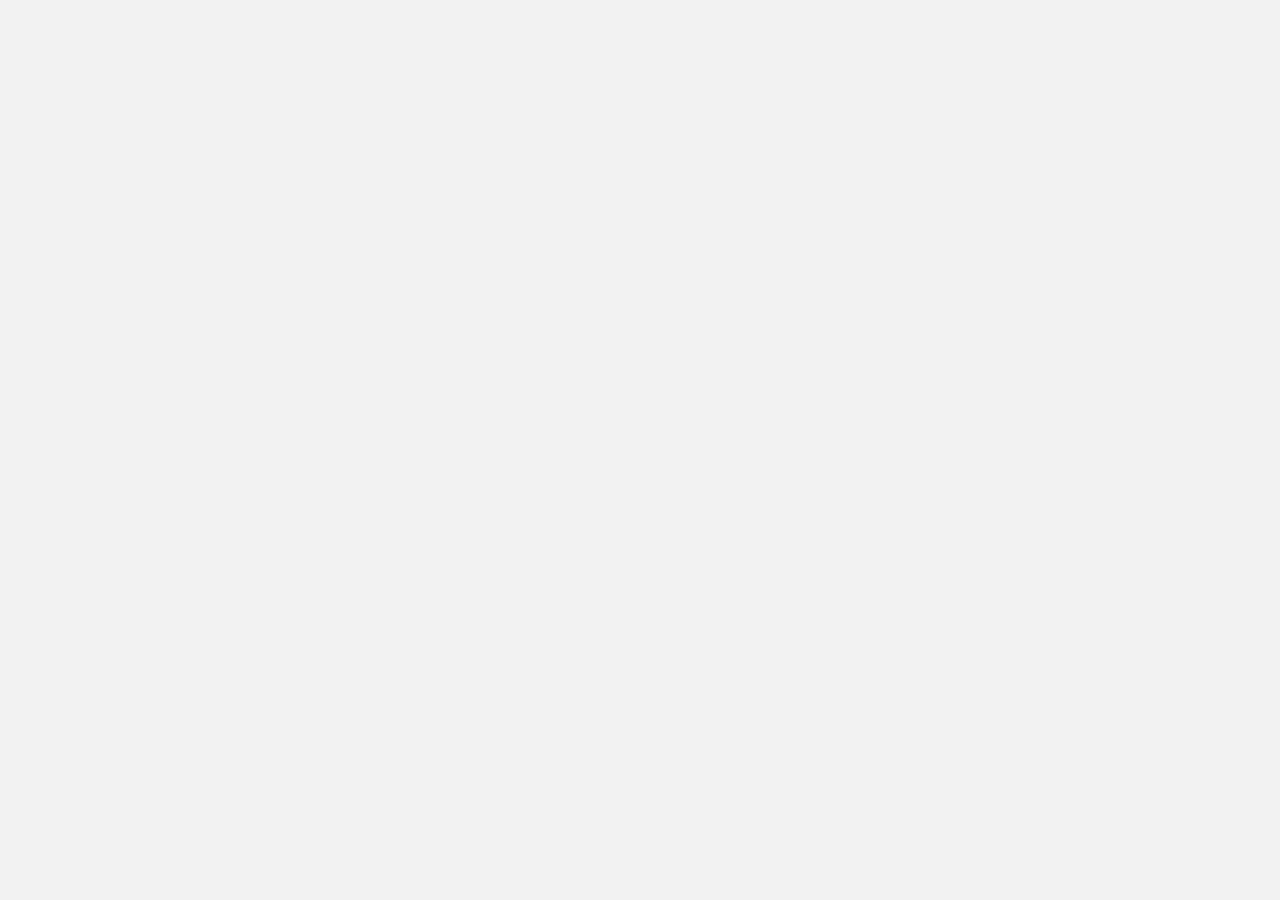
==== index.html @ 76f6dc4c "Creation du branch et files about" ====
<!DOCTYPE html>
<html lang="en">

<head>
    <meta charset="UTF-8">
    <meta name="viewport" content="width=device-width, initial-scale=1.0">
    <title>MQELA FOOD</title>
    <link rel="icon" href="images/logo-head.png" >
    <!-- bootstrap css link -->
    <link href="https://cdn.jsdelivr.net/npm/bootstrap@5.3.3/dist/css/bootstrap.min.css" rel="stylesheet"
        integrity="sha384-QWTKZyjpPEjISv5WaRU9OFeRpok6YctnYmDr5pNlyT2bRjXh0JMhjY6hW+ALEwIH" crossorigin="anonymous">
    <!-- Font awesome -->
    <link rel="stylesheet" href="https://cdnjs.cloudflare.com/ajax/libs/font-awesome/6.5.1/css/all.min.css"
        integrity="sha512-DTOQO9RWCH3ppGqcWaEA1BIZOC6xxalwEsw9c2QQeAIftl+Vegovlnee1c9QX4TctnWMn13TZye+giMm8e2LwA=="
        crossorigin="anonymous" referrerpolicy="no-referrer" />
    <!-- Css link -->
    <link rel="stylesheet" href="style.css">

</head>

<body>
    <!-- JavaScript Link -->
    <script src="script.js"></script>
    <!-- JavaScript Link -->

    <!-- bootstrap js link -->
    <script src="https://cdn.jsdelivr.net/npm/bootstrap@5.3.3/dist/js/bootstrap.bundle.min.js"
        integrity="sha384-YvpcrYf0tY3lHB60NNkmXc5s9fDVZLESaAA55NDzOxhy9GkcIdslK1eN7N6jIeHz"
        crossorigin="anonymous"></script>
    <!-- bootstrap js link -->
</body>

</html>
---- style.css ----
*{
    padding: 0;
    margin: 0;
    box-sizing: border-box;
}
body{
    background-color: #F2F2F2;
}
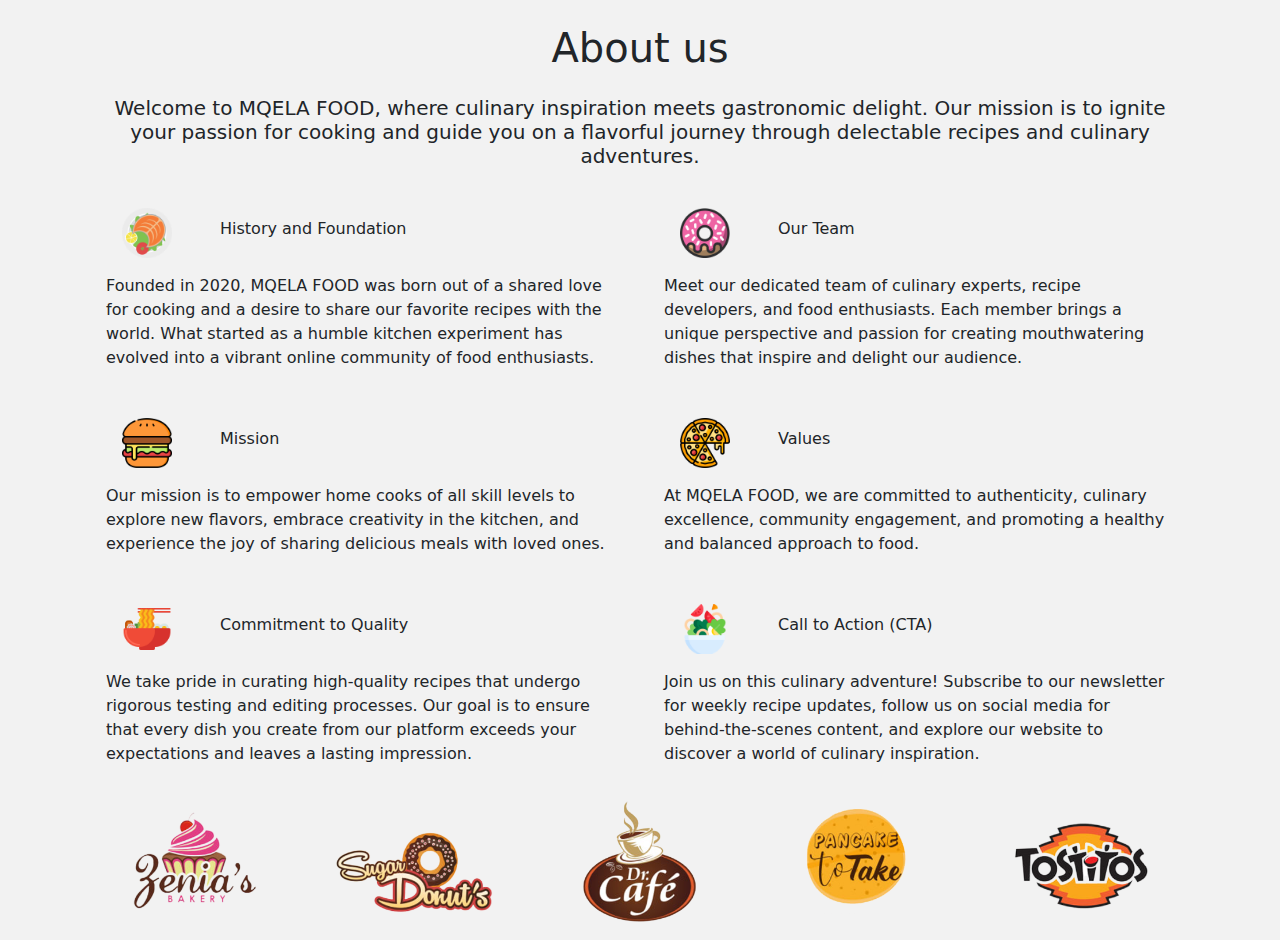
==== commit 1afe7bc7: "Ajout de la partie About en HTML et Bootstrap" ====
--- a/index.html
+++ b/index.html
@@ -19,6 +19,79 @@
 </head>
 
 <body>
+  <section class="about container">
+    <div class="title text-center m-3">
+        <h1 class="m-4">About us</h1>
+        <h5>Welcome to MQELA FOOD, where culinary inspiration meets gastronomic delight. Our mission is to ignite your passion for cooking and guide you on a flavorful journey through delectable recipes and culinary adventures.</h5>
+    </div>
+    <div class="allcaract d-flex flex-row gy-5 gx-5">
+        <div class="col d-flex flex-column gy-5 gx-5">
+          <div class="row-1">
+              <div class="head-about m-4">
+                <div class="d-flex flex-row align-items-center m-3">
+                  <img class="about-img me-5" src="images/images/about/1.png" alt="">
+                  <h6>History and Foundation</h6>
+                </div>
+                  <p>Founded in 2020, MQELA FOOD was born out of a shared love for cooking and a desire to share our favorite recipes with the world. What started as a humble kitchen experiment has evolved into a vibrant online community of food enthusiasts.</p>
+              </div>
+          </div>
+          <div class="row-2">
+            <div class="head-about m-4">
+              <div class="d-flex flex-row gy-5 gx-5 align-items-center m-3">
+                <img class="about-img me-5" src="images/images/about/3.png" alt="">
+                <h6>Mission</h6>
+              </div>
+              <p>Our mission is to empower home cooks of all skill levels to explore new flavors, embrace creativity in the kitchen, and experience the joy of sharing delicious meals with loved ones.</p>
+            </div>
+          </div>
+          <div class="row-3">
+            <div class="head-about m-4">
+              <div class="d-flex flex-row gy-5 gx-5 align-items-center m-3">
+                <img class="about-img me-5" src="images/images/about/5.png" alt="">
+                <h6>Commitment to Quality</h6>  
+              </div>  
+              <p>We take pride in curating high-quality recipes that undergo rigorous testing and editing processes. Our goal is to ensure that every dish you create from our platform exceeds your expectations and leaves a lasting impression.</p>          
+            </div>
+          </div>
+        </div>
+        <div class="col d-flex flex-column gy-5 gx-5">
+            <div class="row-1">
+              <div class="head-about m-4">
+                <div class="d-flex flex-row align-items-center m-3">
+                  <img class="about-img me-5" src="images/images/about/2.png" alt="">
+                  <h6>Our Team</h6>  
+                </div> 
+                <p>Meet our dedicated team of culinary experts, recipe developers, and food enthusiasts. Each member brings a unique perspective and passion for creating mouthwatering dishes that inspire and delight our audience.</p> 
+              </div>
+            </div>
+            <div class="row-2">
+              <div class="head-about m-4 ">
+                <div class="d-flex flex-row align-items-center m-3">
+                  <img class="about-img me-5" src="images/images/about/4.png" alt="">
+                  <h6>Values</h6>   
+                </div>
+                <p>At MQELA FOOD, we are committed to authenticity, culinary excellence, community engagement, and promoting a healthy and balanced approach to food.</p>
+              </div>
+            </div>
+            <div class="row-3">
+              <div class="head-about m-4">
+                <div class="d-flex flex-row align-items-center m-3">
+                  <img class="about-img me-5" src="images/images/about/6.png" alt="">
+                  <h6>Call to Action (CTA)</h6> 
+                </div>
+                <p>Join us on this culinary adventure! Subscribe to our newsletter for weekly recipe updates, follow us on social media for behind-the-scenes content, and explore our website to discover a world of culinary inspiration.</p>  
+              </div>
+            </div>
+        </div>
+    </div>
+    <div class="brands d-flex justify-content-around">
+      <img class="brands-img" src="images/images/brands/b1.png" alt="">
+      <img class="brands-img" src="images/images/brands/b2.png" alt="">
+      <img class="brands-img" src="images/images/brands/b3.png" alt="">
+      <img class="brands-img" src="images/images/brands/b4.png" alt="">
+      <img class="brands-img" src="images/images/brands/b5.png" alt="">
+    </div>
+  </section>
     <!-- JavaScript Link -->
     <script src="script.js"></script>
     <!-- JavaScript Link -->
--- a/style.css
+++ b/style.css
@@ -6,3 +6,11 @@
 body{
     background-color: #F2F2F2;
 }
+.about-img{
+    height: 50px;
+    width: auto;
+}
+.brands-img{
+    height: 150px;
+    width: auto;
+}
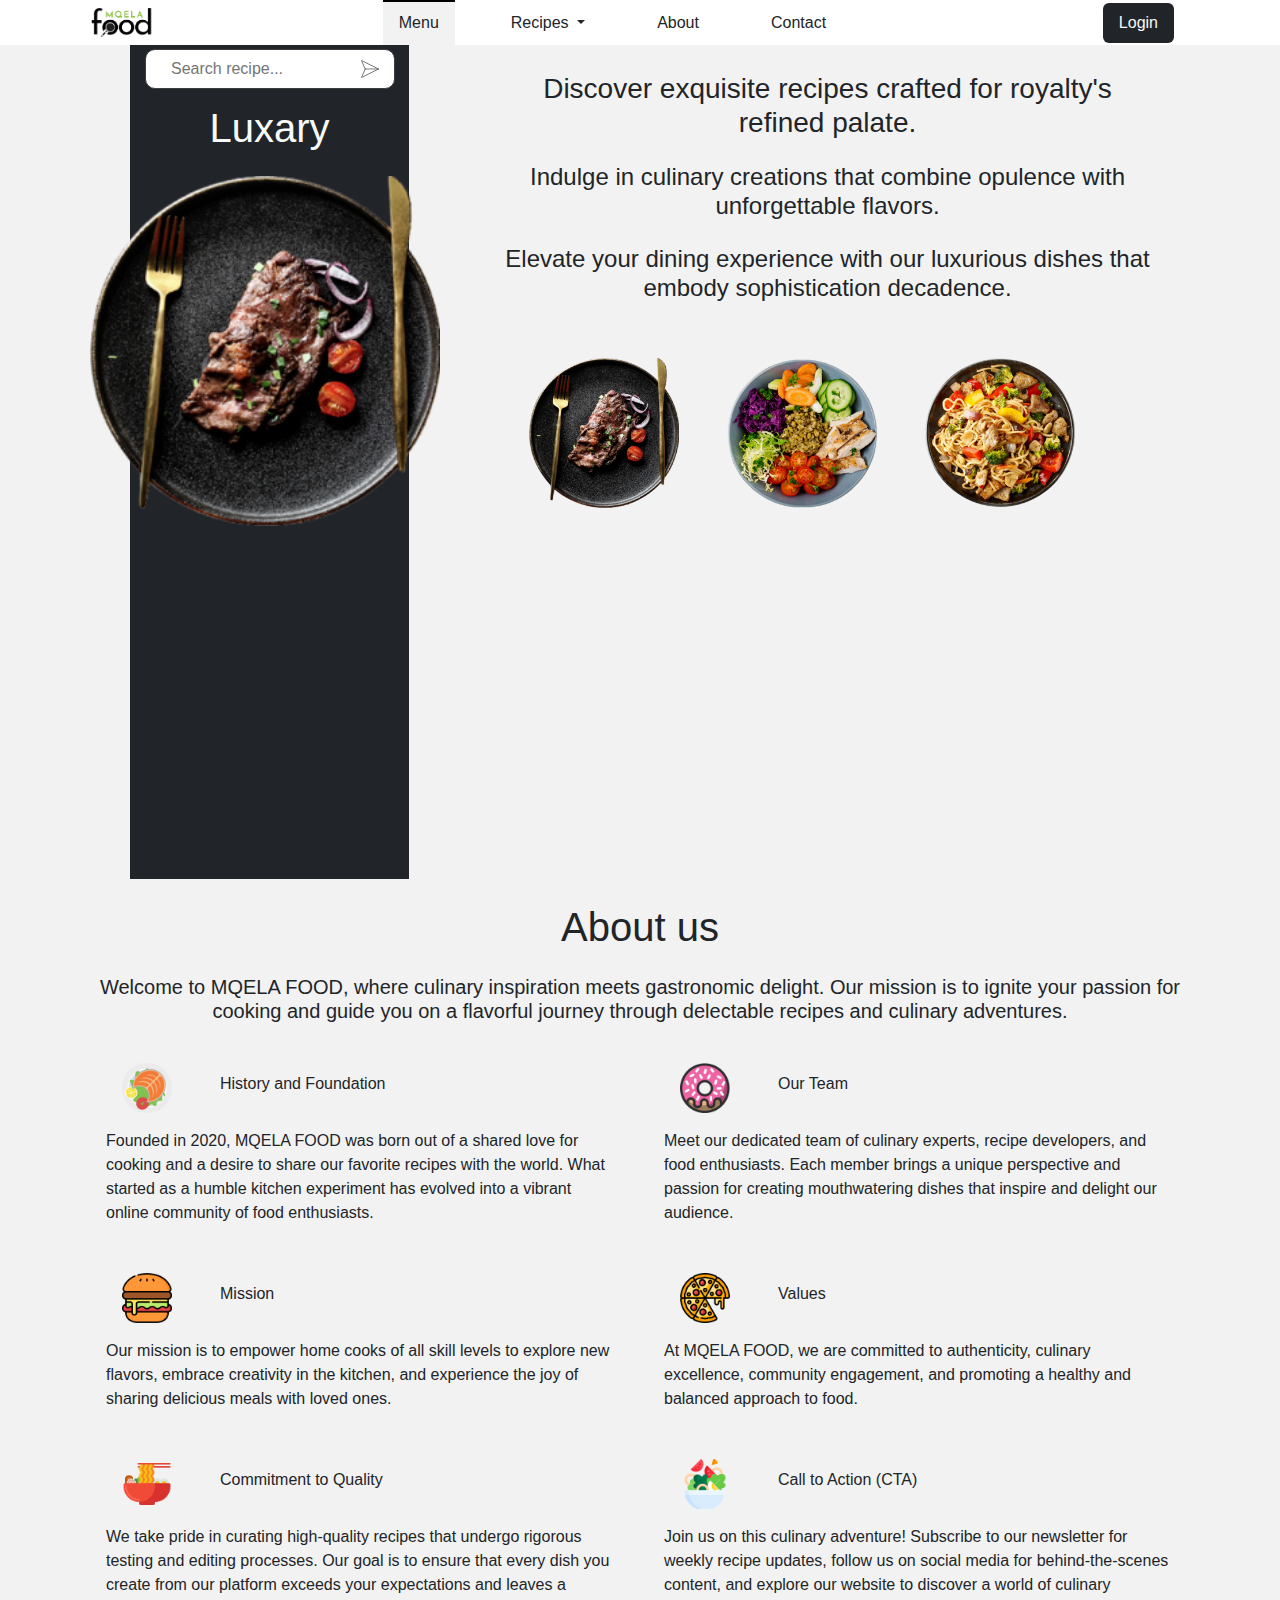
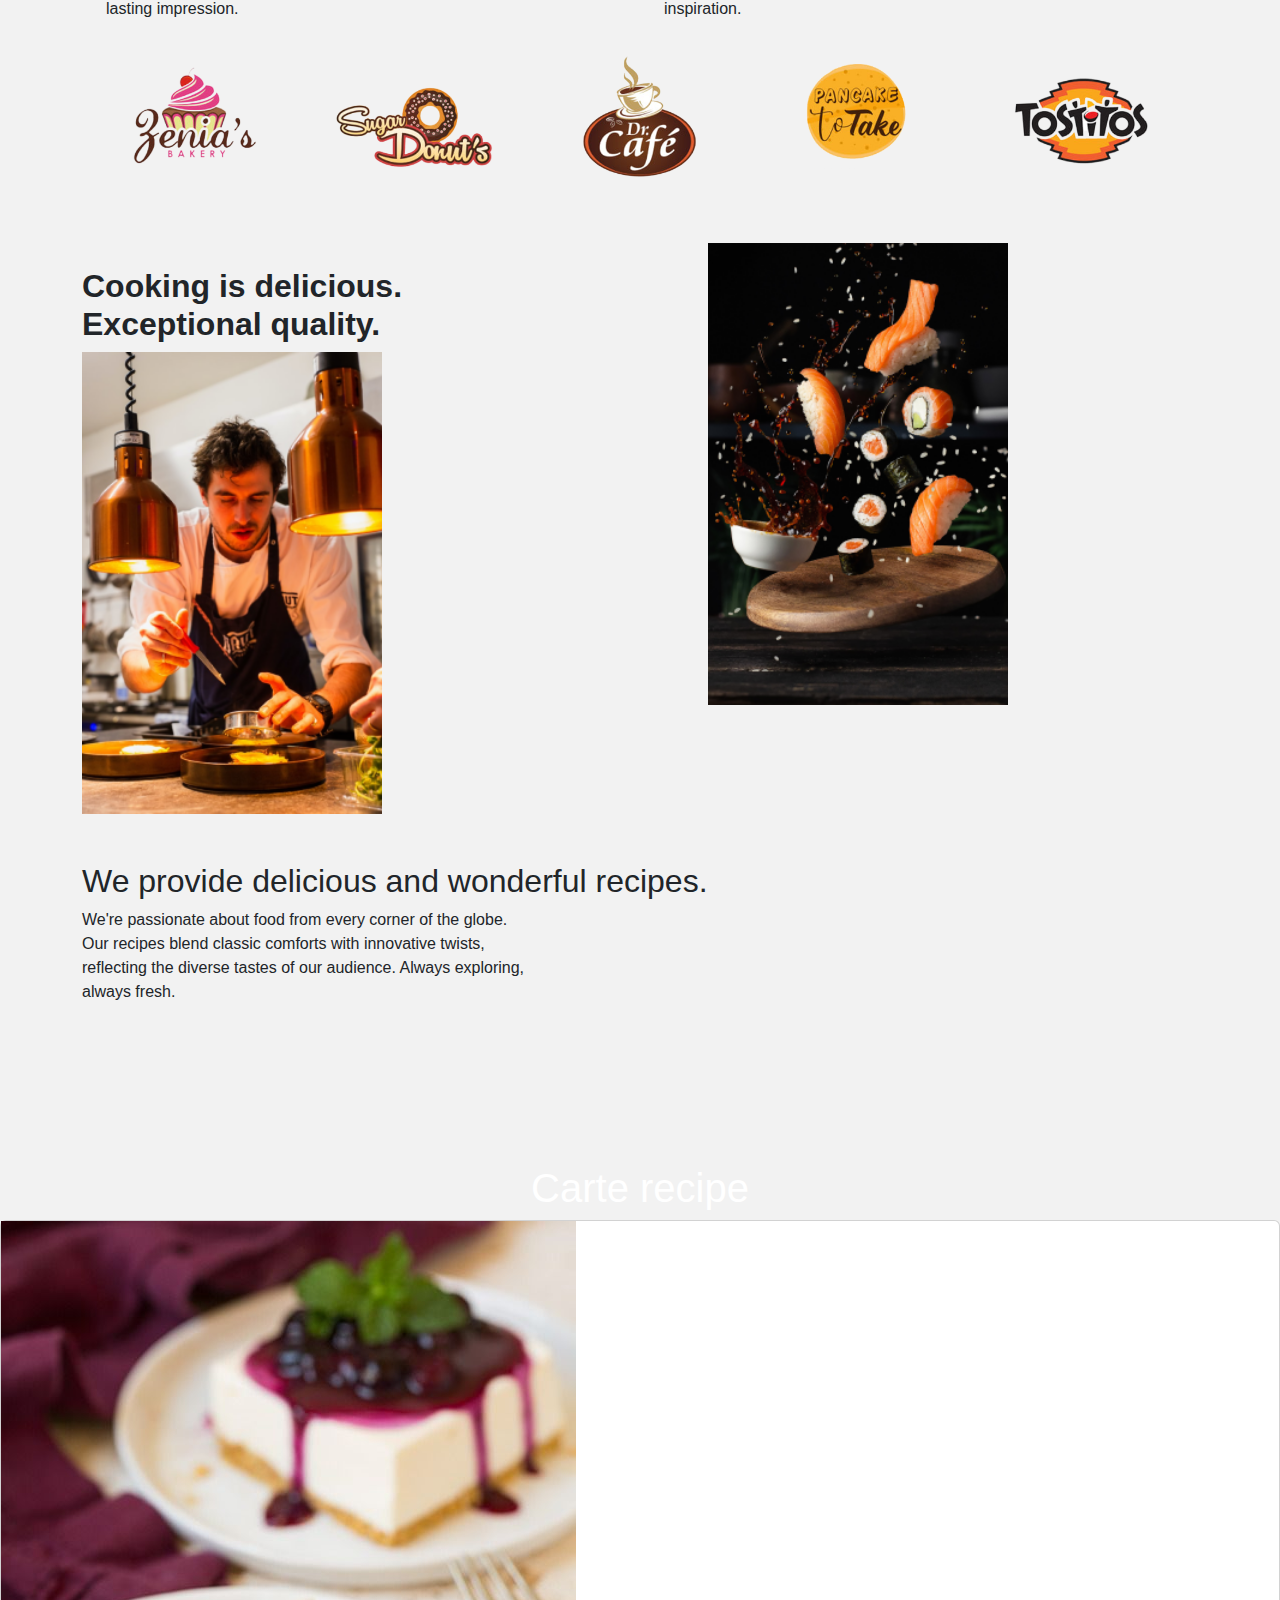
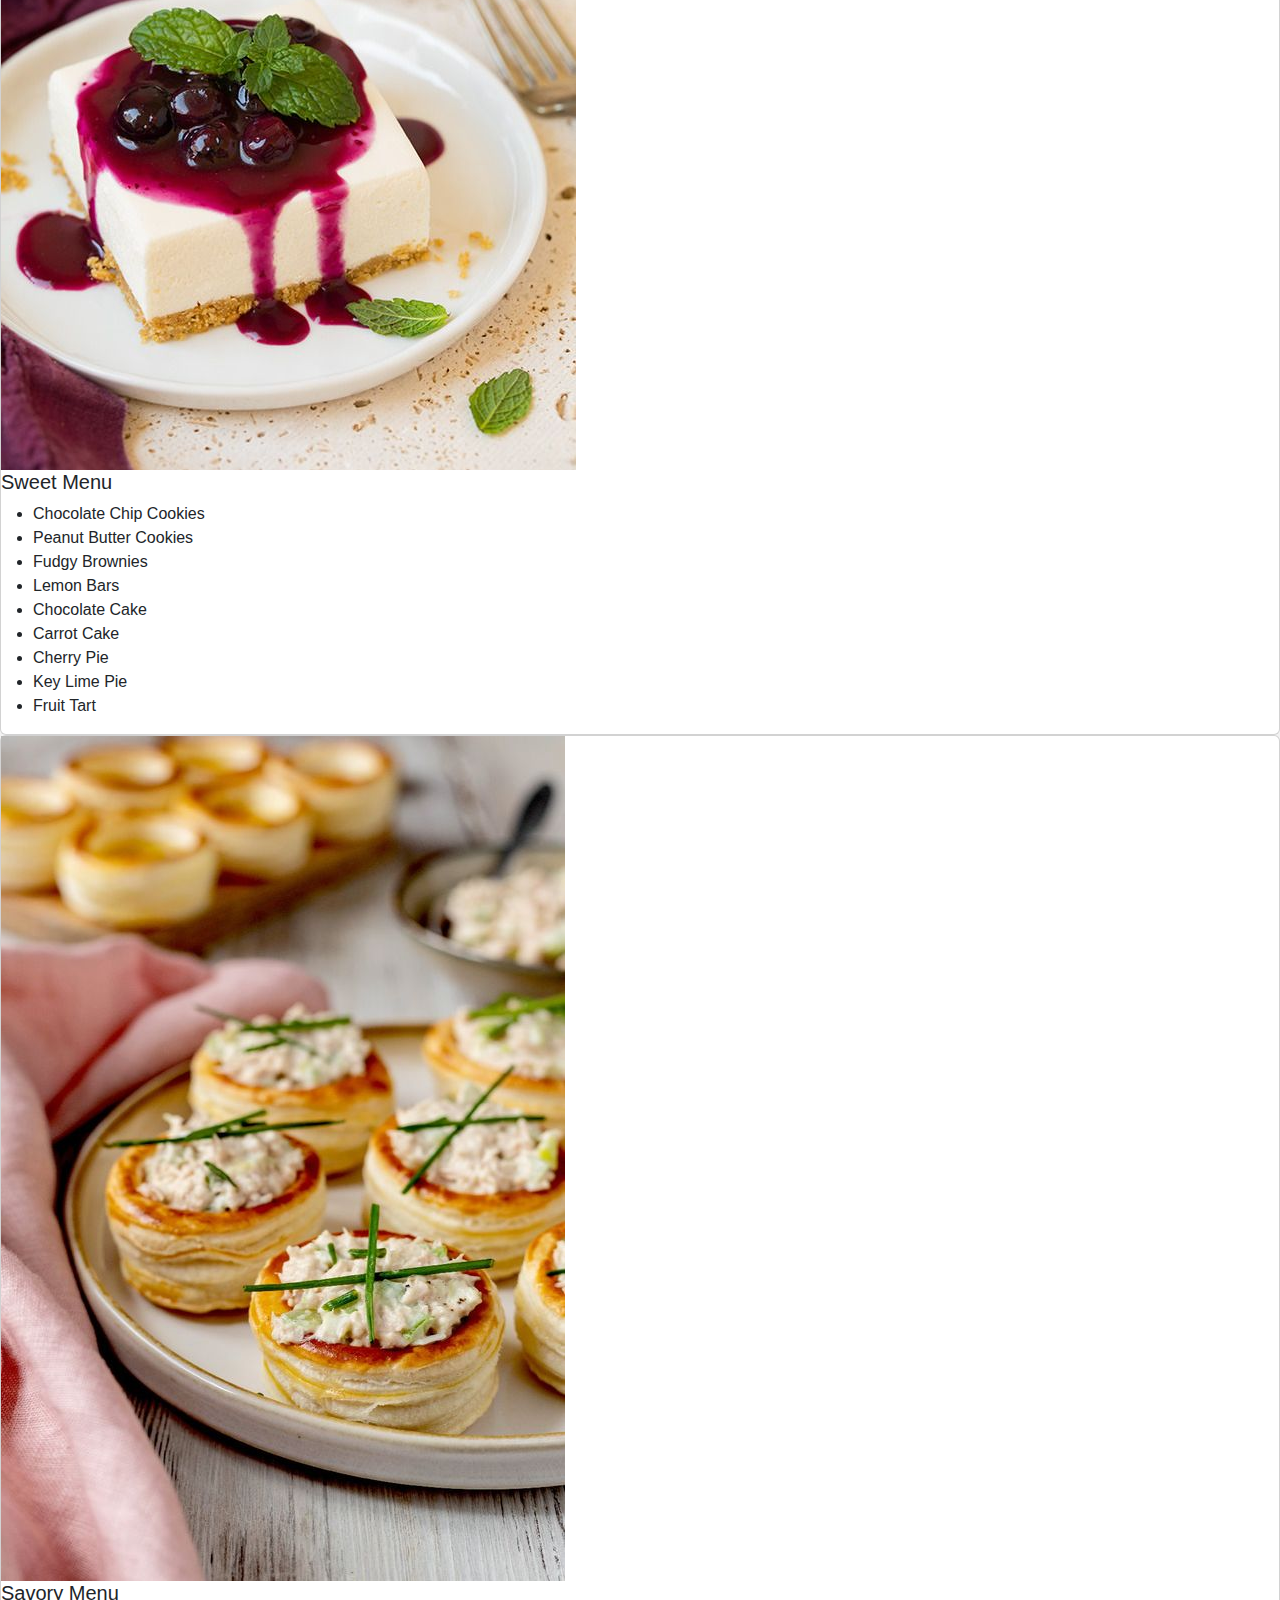
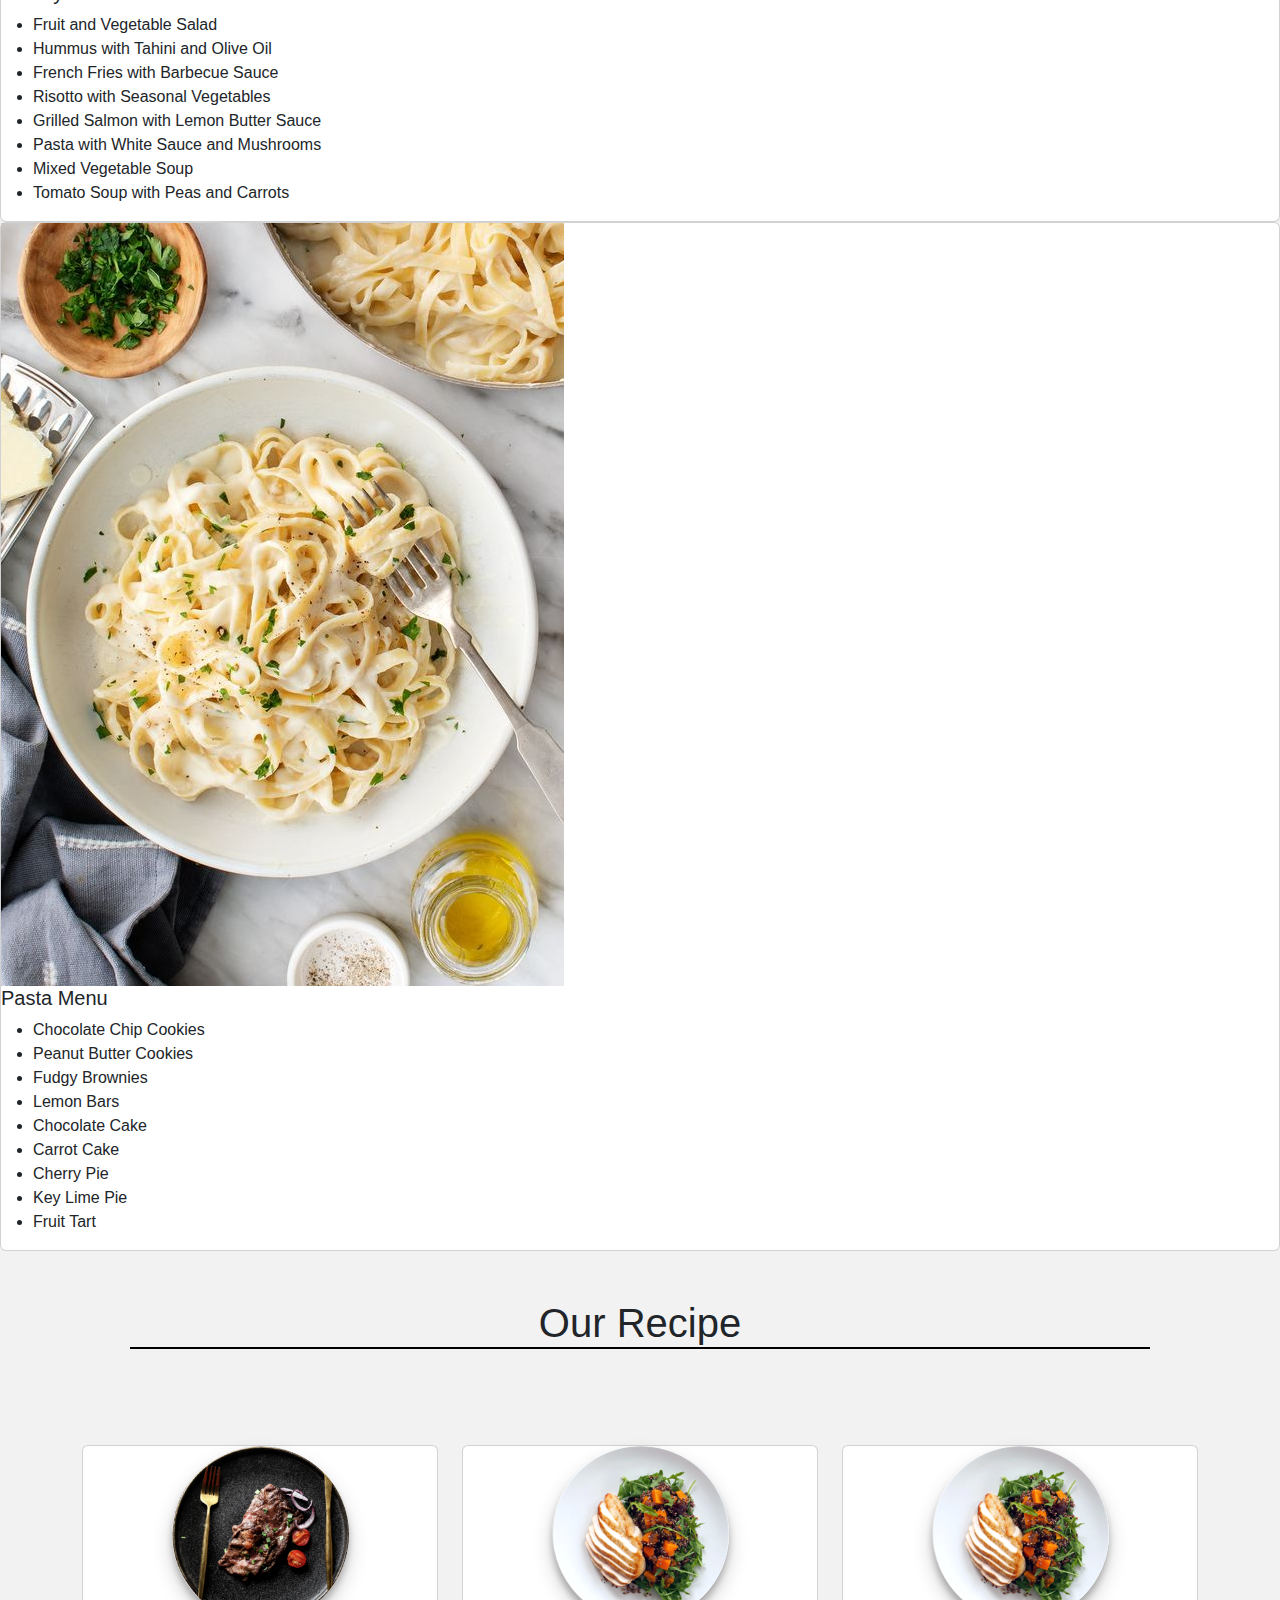
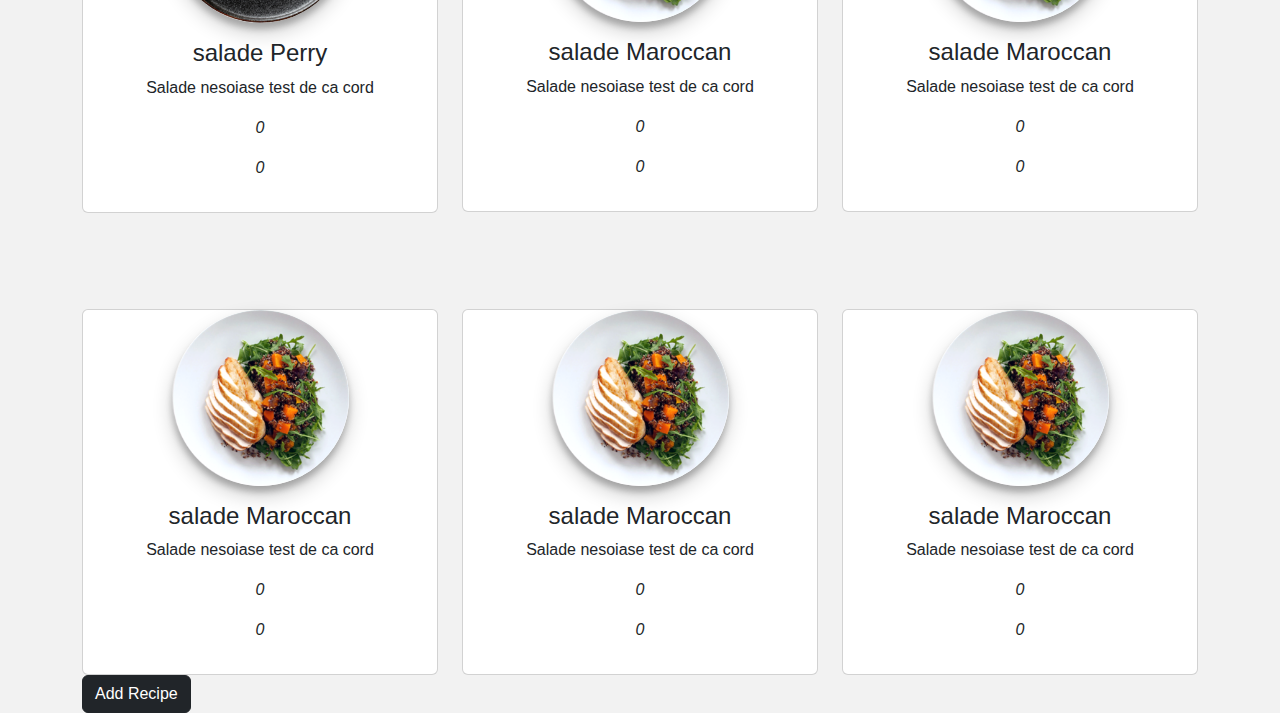
==== commit 4b6410d3: "Merge branch 'main' into about" ====
--- a/index.html
+++ b/index.html
@@ -5,7 +5,7 @@
     <meta charset="UTF-8">
     <meta name="viewport" content="width=device-width, initial-scale=1.0">
     <title>MQELA FOOD</title>
-    <link rel="icon" href="images/logo-head.png" >
+    <link rel="icon" href="images/logo-head.png">
     <!-- bootstrap css link -->
     <link href="https://cdn.jsdelivr.net/npm/bootstrap@5.3.3/dist/css/bootstrap.min.css" rel="stylesheet"
         integrity="sha384-QWTKZyjpPEjISv5WaRU9OFeRpok6YctnYmDr5pNlyT2bRjXh0JMhjY6hW+ALEwIH" crossorigin="anonymous">
@@ -19,79 +19,309 @@
 </head>
 
 <body>
-  <section class="about container">
-    <div class="title text-center m-3">
-        <h1 class="m-4">About us</h1>
-        <h5>Welcome to MQELA FOOD, where culinary inspiration meets gastronomic delight. Our mission is to ignite your passion for cooking and guide you on a flavorful journey through delectable recipes and culinary adventures.</h5>
+    <!-- NavBar -->
+    <nav class="navbar fixed-top navbar-expand-lg py-0" style="height: 45px;">
+        <div class="container">
+            <img class="navbar-brand me-auto" style="width: 80px" src="images/logo-black-food.png">
+            <div class="offcanvas offcanvas-end" tabindex="-1" id="offcanvasNavbar"
+                aria-labelledby="offcanvasNavbarLabel">
+                <div class="offcanvas-header">
+                    <h5 class="offcanvas-title" id="offcanvasNavbarLabel">WELCOME TO MQELA FOOD</h5>
+                    <button type="button" class="btn-close" data-bs-dismiss="offcanvas" aria-label="Close"></button>
+                </div>
+                <div class="offcanvas-body">
+                    <ul class="navbar-nav justify-content-center flex-grow-1 pe-3">
+                        <li class="nav-item active">
+                            <a class="nav-link text-dark mx-lg-2 mx-4" aria-current="page" href="#">Menu</a>
+                        </li>
+                        <li class="nav-item dropdown">
+                            <a class="nav-link dropdown-toggle mx-lg-2 mx-4 text-dark" href="#" role="button"
+                                data-bs-toggle="dropdown" aria-expanded="false">
+                                Recipes
+                            </a>
+                            <ul class="dropdown-menu">
+                                <li><a class="dropdown-item" href="#add-recipe">Add recipe</a></li>
+                                <li><a class="dropdown-item" href="#">Must popular</a></li>
+                                <li><a class="dropdown-item" href="#">Must rated</a></li>
+                            </ul>
+                        </li>
+                        <li class="nav-item">
+                            <a class="nav-link text-dark mx-lg-2 mx-4" href="#">About</a>
+                        </li>
+                        <li class="nav-item">
+                            <a class="nav-link text-dark mx-lg-2 mx-4" href="#">Contact</a>
+                        </li>
+                    </ul>
+                </div>
+            </div>
+            <button href=""
+                class="login-button bg-dark text-light border border-0 px-3 py-2 rounded mx-4">Login</button>
+            <button class="navbar-toggler" type="button" data-bs-toggle="offcanvas" data-bs-target="#offcanvasNavbar"
+                aria-controls="offcanvasNavbar" aria-label="Toggle navigation">
+                <span class="navbar-toggler-icon"></span>
+            </button>
+        </div>
+    </nav>
+    <!-- Slides Home -->
+    <section class="container d-flex justify-content-between">
+        <div class="menu-search d-flex justify-content-start flex-column mt-4 mx-5 bg-dark w-25 gy-5"
+            style="height: 95vh;">
+            <div class="messageBox">
+                <input required="" placeholder="Search recipe..." type="text" id="messageInput" />
+                <button id="sendButton">
+                    <svg xmlns="http://www.w3.org/2000/svg" fill="none" viewBox="0 0 664 663">
+                        <path fill="none"
+                            d="M646.293 331.888L17.7538 17.6187L155.245 331.888M646.293 331.888L17.753 646.157L155.245 331.888M646.293 331.888L318.735 330.228L155.245 331.888">
+                        </path>
+                        <path stroke-linejoin="round" stroke-linecap="round" stroke-width="33.67" stroke="#6c6c6c"
+                            d="M646.293 331.888L17.7538 17.6187L155.245 331.888M646.293 331.888L17.753 646.157L155.245 331.888M646.293 331.888L318.735 330.228L155.245 331.888">
+                        </path>
+                    </svg>
+                </button>
+            </div>
+            <h1 id="title" class="title text-light text-center mb-4">Luxary</h1>
+            <div class="div-img">
+                <img id="big-img" class="img-slide" src="images/images/dish/2.png" alt="">
+            </div>
+        </div>
+        <div class="home-desc f-flex flex-column mx-5 my-5 text-center">
+            <h3 id="desc1" class="mt-4">Discover exquisite recipes crafted for royalty's refined palate.</h3>
+            <h4 id="desc2" class="mt-4">Indulge in culinary creations that combine opulence with unforgettable flavors.
+            </h4>
+            <h4 id="desc3" class="mt-4">Elevate your dining experience with our luxurious dishes that embody
+                sophistication decadence.</h4>
+            <div class="d-flex flex-row small-img">
+                <img id="luxary" onclick="myDish(this.src)" class="mx-4 mt-5" style="width: 150px; height: 150px;" src="images/images/dish/2.png" alt="">
+                <img id="healthy" onclick="myDish(this.src)" class="mx-4 mt-5" style="width: 150px; height: 150px;" src="images/images/dish/6.png" alt="">
+                <img id="delicious" onclick="myDish(this.src)" class="mx-4 mt-5" style="width: 150px; height: 150px;" src="images/images/dish/4.png" alt="">
+            </div>
+        </div>
+    </section>
+    <!-- Slides Home -->
+    <section class="about container">
+        <div class="title text-center m-3">
+            <h1 class="m-4">About us</h1>
+            <h5>Welcome to MQELA FOOD, where culinary inspiration meets gastronomic delight. Our mission is to ignite your passion for cooking and guide you on a flavorful journey through delectable recipes and culinary adventures.</h5>
+        </div>
+        <div class="allcaract d-flex flex-row gy-5 gx-5">
+            <div class="col d-flex flex-column gy-5 gx-5">
+                <div class="row-1">
+                    <div class="head-about m-4">
+                        <div class="d-flex flex-row align-items-center m-3">
+                            <img class="about-img me-5" src="images/images/about/1.png" alt="">
+                            <h6>History and Foundation</h6>
+                        </div>
+                        <p>Founded in 2020, MQELA FOOD was born out of a shared love for cooking and a desire to share our favorite recipes with the world. What started as a humble kitchen experiment has evolved into a vibrant online community of food enthusiasts.</p>
+                    </div>
+                </div>
+                <div class="row-2">
+                    <div class="head-about m-4">
+                        <div class="d-flex flex-row gy-5 gx-5 align-items-center m-3">
+                            <img class="about-img me-5" src="images/images/about/3.png" alt="">
+                            <h6>Mission</h6>
+                        </div>
+                        <p>Our mission is to empower home cooks of all skill levels to explore new flavors, embrace creativity in the kitchen, and experience the joy of sharing delicious meals with loved ones.</p>
+                    </div>
+                </div>
+                <div class="row-3">
+                    <div class="head-about m-4">
+                        <div class="d-flex flex-row gy-5 gx-5 align-items-center m-3">
+                            <img class="about-img me-5" src="images/images/about/5.png" alt="">
+                            <h6>Commitment to Quality</h6>
+                        </div>
+                        <p>We take pride in curating high-quality recipes that undergo rigorous testing and editing processes. Our goal is to ensure that every dish you create from our platform exceeds your expectations and leaves a lasting impression.</p>
+                    </div>
+                </div>
+            </div>
+            <div class="col d-flex flex-column gy-5 gx-5">
+                <div class="row-1">
+                    <div class="head-about m-4">
+                        <div class="d-flex flex-row align-items-center m-3">
+                            <img class="about-img me-5" src="images/images/about/2.png" alt="">
+                            <h6>Our Team</h6>
+                        </div>
+                        <p>Meet our dedicated team of culinary experts, recipe developers, and food enthusiasts. Each member brings a unique perspective and passion for creating mouthwatering dishes that inspire and delight our audience.</p>
+                    </div>
+                </div>
+                <div class="row-2">
+                    <div class="head-about m-4 ">
+                        <div class="d-flex flex-row align-items-center m-3">
+                            <img class="about-img me-5" src="images/images/about/4.png" alt="">
+                            <h6>Values</h6>
+                        </div>
+                        <p>At MQELA FOOD, we are committed to authenticity, culinary excellence, community engagement, and promoting a healthy and balanced approach to food.</p>
+                    </div>
+                </div>
+                <div class="row-3">
+                    <div class="head-about m-4">
+                        <div class="d-flex flex-row align-items-center m-3">
+                            <img class="about-img me-5" src="images/images/about/6.png" alt="">
+                            <h6>Call to Action (CTA)</h6>
+                        </div>
+                        <p>Join us on this culinary adventure! Subscribe to our newsletter for weekly recipe updates, follow us on social media for behind-the-scenes content, and explore our website to discover a world of culinary inspiration.</p>
+                    </div>
+                </div>
+            </div>
+        </div>
+        <div class="brands d-flex justify-content-around">
+            <img class="brands-img" src="images/images/brands/b1.png" alt="">
+            <img class="brands-img" src="images/images/brands/b2.png" alt="">
+            <img class="brands-img" src="images/images/brands/b3.png" alt="">
+            <img class="brands-img" src="images/images/brands/b4.png" alt="">
+            <img class="brands-img" src="images/images/brands/b5.png" alt="">
+        </div>
+    </section>
+    <!-- info -->
+    <section class="container">
+        <div class="py-5 d-flex" id="parent">
+          <div class="Cooking">
+            <div class="chef">
+              <h2 class="pt-4 fw-bold">
+                Cooking is delicious.<br />
+                Exceptional quality.<br />
+              </h2>
+              <img src="images/c1 1.png" width="300px" alt="" />
+            </div>
+
+            <div class="recipe py-5">
+              <h2>We provide delicious and wonderful recipes.</h2>
+              <p>
+                We're passionate about food from every corner of the globe.<br />
+                Our recipes blend classic comforts with innovative twists,<br />
+                reflecting the diverse tastes of our audience. Always exploring,<br />
+                always fresh.
+              </p>
+            </div>
+          </div>
+          <div>
+            <img src="images/main-b 1.png" width="300px" class="food-image" />
+          </div>
+        </div>
+      </section>
+      <section class="why-us">
+        <h1 class="pt-5 text-center text-white">Carte recipe</h1>
+        <div class="Tcard">
+          <div class="card">
+            <div class="flip-card">
+              <div class="card-front">
+                <img src="images/sweet.jpg" alt="" />
+
+              </div>
+              <div class="card-back">
+                <h5>Sweet Menu</h5>
+                <ul style="list-style-type:disc">
+                  <li>Chocolate Chip Cookies</li>
+                  <li>Peanut Butter Cookies</li>
+                  <li>Fudgy Brownies</li>
+                  <li>Lemon Bars</li>
+                  <li>Chocolate Cake</li>
+                  <li>Carrot Cake</li>
+                  <li>Cherry Pie</li>
+                  <li>Key Lime Pie</li>
+                  <li>Fruit Tart</li>
+                </ul>
+              </div>
+            </div>
+          </div>
+
+          <div class="card">
+            <div class="flip-card">
+              <div class="card-front">
+                <img src="images/eventy1.jpg" alt="" />
+
+              </div>
+              <div class="card-back">
+                <h5>Savory Menu</h5>
+                <ul style="list-style-type:disc">
+                  <li>Fruit and Vegetable Salad</li>
+                  <li>Hummus with Tahini and Olive Oil</li>
+                  <li>French Fries with Barbecue Sauce</li>
+                  <li>Risotto with Seasonal Vegetables</li>
+                  <li>Grilled Salmon with Lemon Butter Sauce</li>
+                  <li>Pasta with White Sauce and Mushrooms</li>
+                  <li>Mixed Vegetable Soup</li>
+                  <li>Tomato Soup with Peas and Carrots</li>
+                </ul>
+              </div>
+            </div>
+          </div>
+
+          <div class="card">
+            <div class="flip-card">
+              <div class="card-front">
+                <img src="images/pasta.jpg" alt="" />
+
+              </div>
+              <div class="card-back">
+                <h5>Pasta Menu</h5>
+                <ul style="list-style-type:disc">
+                  <li>Chocolate Chip Cookies</li>
+                  <li>Peanut Butter Cookies</li>
+                  <li>Fudgy Brownies</li>
+                  <li>Lemon Bars</li>
+                  <li>Chocolate Cake</li>
+                  <li>Carrot Cake</li>
+                  <li>Cherry Pie</li>
+                  <li>Key Lime Pie</li>
+                  <li>Fruit Tart</li>
+                </ul>
+              </div>
+            </div>
+          </div>
+        </div>
+      </section>
+      <!-- end info -->
+    <div class="container mt-4 ">
+        <div class="recipe-container">
+
+            <h1 class="title title-top text-center m-5 ">Our Recipe</h1>
+            <div class="row row-cols-1 row-cols-md-3 gy-5" id="cont-card"></div>
+
+
+            <button type="button" class="btn btn-dark" data-bs-toggle="modal" data-bs-target="#exampleModal"
+                data-bs-whatever="@getbootstrap" id="add-recipe">Add Recipe</button>
+            <div class="modal fade" id="exampleModal" tabindex="-1" aria-labelledby="exampleModalLabel"
+                aria-hidden="true">
+                <div class="modal-dialog">
+                    <div class="modal-content">
+                        <div class="modal-header">
+                            <h1 class="modal-title fs-5" id="exampleModalLabel">Add Recipe</h1>
+                            <button type="button" class="btn-close" data-bs-dismiss="modal" aria-label="Close"></button>
+                        </div>
+                        <div class="modal-body">
+
+                            <div id="myForm">
+                                <form class="form bg-body-secondary p-5 m-4">
+                                    <div class="row">
+                                        <div class="mb-3">
+                                            <label for="formFile" class="form-label">Choice image for Recette</label>
+                                            <input class="form-control" type="file" id="img-recette">
+                                        </div>
+                                        <div class="mb-3">
+                                            <label for="exampleFormControlInput1" class="form-label">Enter Title of
+                                                Recette</label>
+                                            <input type="text" class="form-control" placeholder="Title"
+                                                id="title-recette">
+                                        </div>
+                                        <div class="mb-3">
+                                            <label for="exampleFormControlTextarea1" class="form-label">Enter your
+                                                Description</label>
+                                            <textarea class="form-control" rows="3" id="descr-recette"></textarea>
+                                        </div>
+                                    </div>
+                                </form>
+                            </div>
+                        </div>
+                        <div class="modal-footer">
+                            <button type="button" class="btn btn-secondary" data-bs-dismiss="modal">Close</button>
+                            <button type="button" class="btn btn-primary" id="send">Send message</button>
+                        </div>
+                    </div>
+                </div>
+            </div>
+
+        </div>
     </div>
-    <div class="allcaract d-flex flex-row gy-5 gx-5">
-        <div class="col d-flex flex-column gy-5 gx-5">
-          <div class="row-1">
-              <div class="head-about m-4">
-                <div class="d-flex flex-row align-items-center m-3">
-                  <img class="about-img me-5" src="images/images/about/1.png" alt="">
-                  <h6>History and Foundation</h6>
-                </div>
-                  <p>Founded in 2020, MQELA FOOD was born out of a shared love for cooking and a desire to share our favorite recipes with the world. What started as a humble kitchen experiment has evolved into a vibrant online community of food enthusiasts.</p>
-              </div>
-          </div>
-          <div class="row-2">
-            <div class="head-about m-4">
-              <div class="d-flex flex-row gy-5 gx-5 align-items-center m-3">
-                <img class="about-img me-5" src="images/images/about/3.png" alt="">
-                <h6>Mission</h6>
-              </div>
-              <p>Our mission is to empower home cooks of all skill levels to explore new flavors, embrace creativity in the kitchen, and experience the joy of sharing delicious meals with loved ones.</p>
-            </div>
-          </div>
-          <div class="row-3">
-            <div class="head-about m-4">
-              <div class="d-flex flex-row gy-5 gx-5 align-items-center m-3">
-                <img class="about-img me-5" src="images/images/about/5.png" alt="">
-                <h6>Commitment to Quality</h6>  
-              </div>  
-              <p>We take pride in curating high-quality recipes that undergo rigorous testing and editing processes. Our goal is to ensure that every dish you create from our platform exceeds your expectations and leaves a lasting impression.</p>          
-            </div>
-          </div>
-        </div>
-        <div class="col d-flex flex-column gy-5 gx-5">
-            <div class="row-1">
-              <div class="head-about m-4">
-                <div class="d-flex flex-row align-items-center m-3">
-                  <img class="about-img me-5" src="images/images/about/2.png" alt="">
-                  <h6>Our Team</h6>  
-                </div> 
-                <p>Meet our dedicated team of culinary experts, recipe developers, and food enthusiasts. Each member brings a unique perspective and passion for creating mouthwatering dishes that inspire and delight our audience.</p> 
-              </div>
-            </div>
-            <div class="row-2">
-              <div class="head-about m-4 ">
-                <div class="d-flex flex-row align-items-center m-3">
-                  <img class="about-img me-5" src="images/images/about/4.png" alt="">
-                  <h6>Values</h6>   
-                </div>
-                <p>At MQELA FOOD, we are committed to authenticity, culinary excellence, community engagement, and promoting a healthy and balanced approach to food.</p>
-              </div>
-            </div>
-            <div class="row-3">
-              <div class="head-about m-4">
-                <div class="d-flex flex-row align-items-center m-3">
-                  <img class="about-img me-5" src="images/images/about/6.png" alt="">
-                  <h6>Call to Action (CTA)</h6> 
-                </div>
-                <p>Join us on this culinary adventure! Subscribe to our newsletter for weekly recipe updates, follow us on social media for behind-the-scenes content, and explore our website to discover a world of culinary inspiration.</p>  
-              </div>
-            </div>
-        </div>
-    </div>
-    <div class="brands d-flex justify-content-around">
-      <img class="brands-img" src="images/images/brands/b1.png" alt="">
-      <img class="brands-img" src="images/images/brands/b2.png" alt="">
-      <img class="brands-img" src="images/images/brands/b3.png" alt="">
-      <img class="brands-img" src="images/images/brands/b4.png" alt="">
-      <img class="brands-img" src="images/images/brands/b5.png" alt="">
-    </div>
-  </section>
     <!-- JavaScript Link -->
     <script src="script.js"></script>
     <!-- JavaScript Link -->
--- a/style.css
+++ b/style.css
@@ -1,11 +1,118 @@
 *{
-    padding: 0;
-    margin: 0;
+    margin: 0%;
+    padding: 0%;
     box-sizing: border-box;
+    text-decoration: none;
 }
 body{
     background-color: #F2F2F2;
+    font-family: Arial, Helvetica, sans-serif;
 }
+.nav-item{
+    padding: 1px 0 2px 0;
+    border-top: 2px solid transparent;
+    margin: 0 20px;
+    cursor: pointer;
+    transform: 1ms;
+}
+.nav-item:hover{
+    padding: 1px 0 2px 0;
+    border-top: 2px solid black;
+    background-color: #F2F2F2;
+}
+
+nav{
+    background-color: white;
+}
+.active{
+    padding: 1px 0 2px 0;
+    border-top: 2px solid black;
+    background-color: #F2F2F2;
+}
+
+.messageBox {
+    margin: 25px 0px 15px 15px;
+    width: fit-content;
+    height: 40px;
+    display: flex;
+    align-items: center;
+    justify-content: center;
+    background-color: #fff;
+    padding: 0 15px;
+    border-radius: 10px;
+    border: 1px solid rgb(63, 63, 63);
+}
+.messageBox:focus-within {
+    border: 1px solid rgb(110, 110, 110);
+}
+
+#messageInput {
+    width: 200px;
+    height: 100%;
+    background-color: transparent;
+    outline: none;
+    border: none;
+    padding-left: 10px;
+    color: black;
+}
+
+#sendButton {
+    width: fit-content;
+    height: 100%;
+    background-color: white;
+    outline: none;
+    border: none;
+    display: flex;
+    align-items: center;
+    justify-content: center;
+    cursor: pointer;
+    transition: all 0.3s;
+}
+#sendButton svg {
+    height: 18px;
+    transition: all 0.3s;
+}
+#sendButton svg path {
+    transition: all 0.3s;
+}
+#sendButton:hover svg path {
+    fill: #fff;
+    stroke: #000;
+}
+.img-slide{
+    height: 350px;
+    width: 350px;
+    margin-left: -40px;
+}
+.card-img{
+    box-shadow: rgba(0, 0, 0, 0.19) 0px 10px 20px,
+    rgba(0, 0, 0, 0.23) 0px 6px 6px;
+}
+.btn-dark:hover{
+    box-shadow: rgba(50, 50, 93, 0.25) 0px 6px 12px 2px, rgba(0, 0, 0, 0.3) 0px 3px 7px -3px;
+}
+.title-top{
+    border-bottom: 2px solid black;
+    width: auto;
+}
+.carousel-item img{
+    width: 100%;
+    height: 400px;
+    border-radius: 20px;
+    margin-bottom: 10px;
+}
+
+.btn-group{
+    box-shadow: rgba(50, 50, 93, 0.25) 0px 6px 12px 2px, rgba(0, 0, 0, 0.3) 0px 3px 7px -3px;
+}
+.btn:focus{
+    background-color: blue;
+}
+.carousel-inner{
+    margin: 0 auto;
+}
+
+
 .about-img{
     height: 50px;
     width: auto;
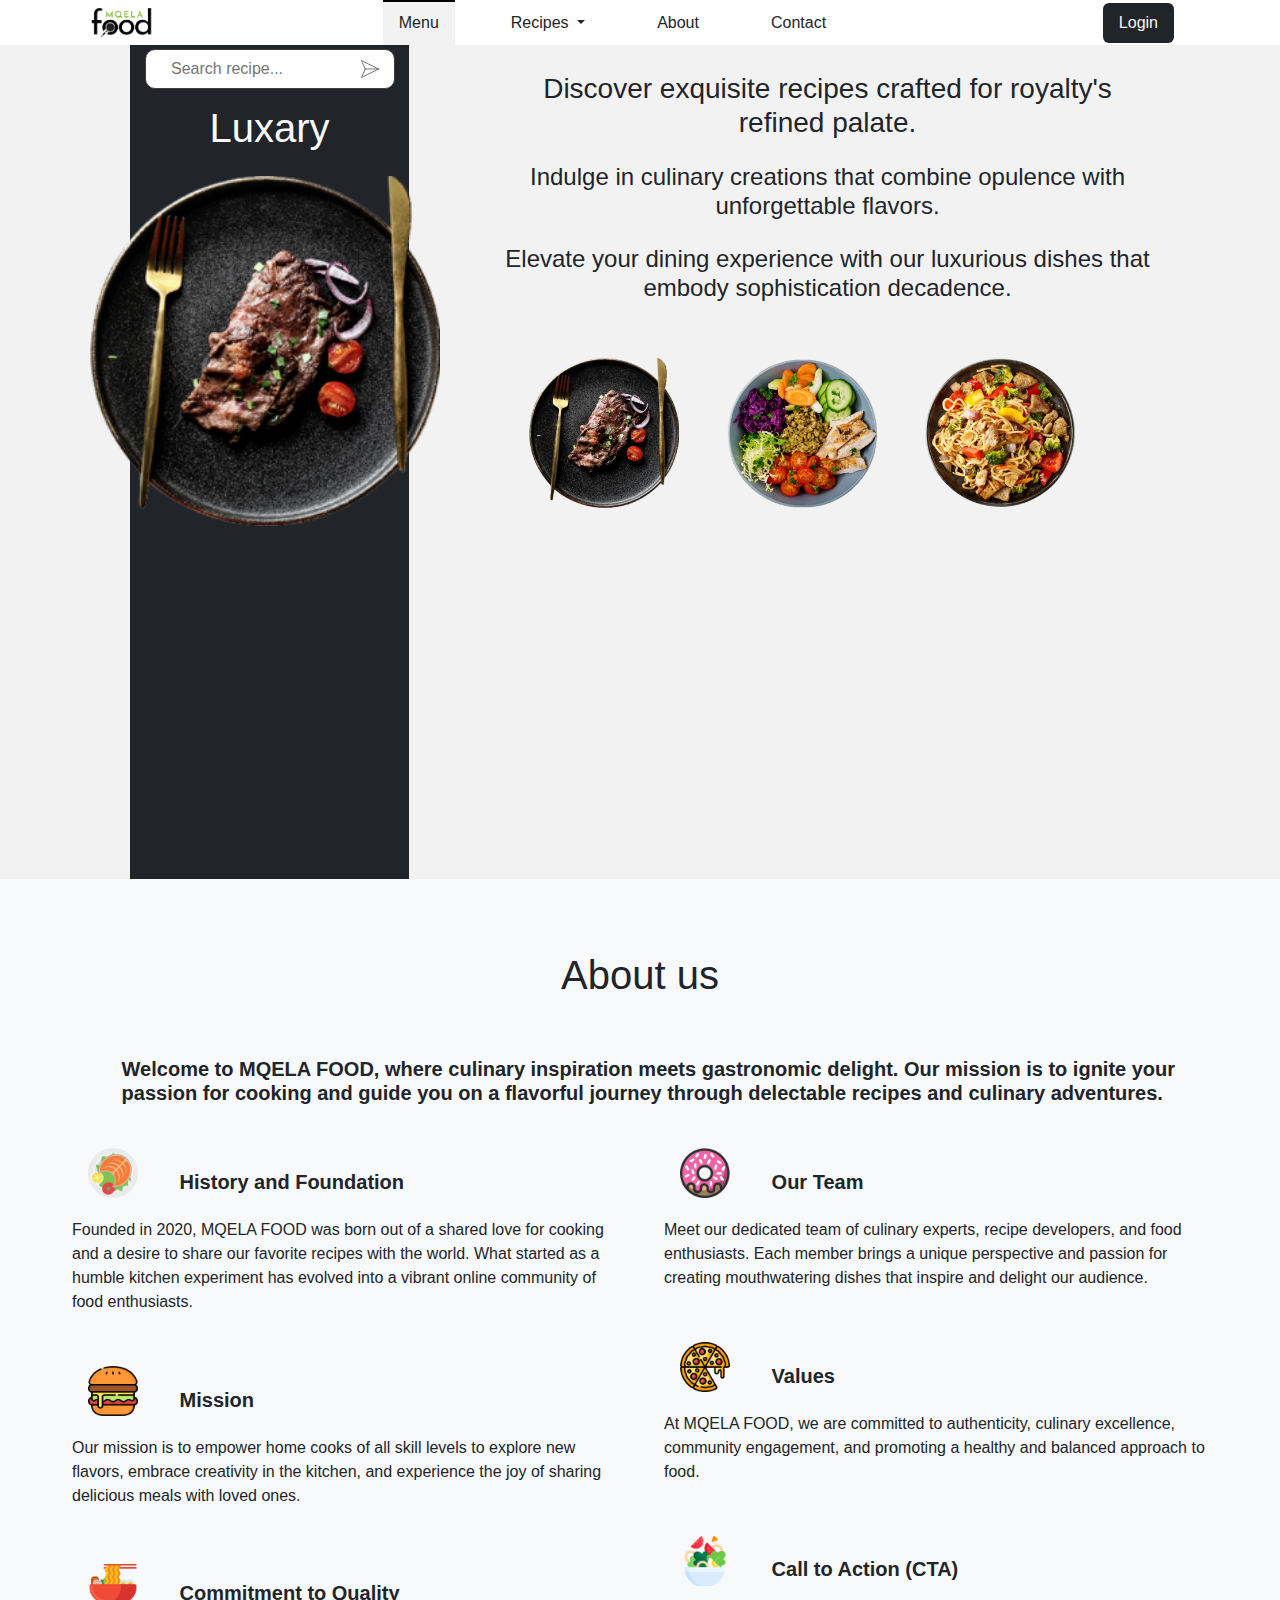
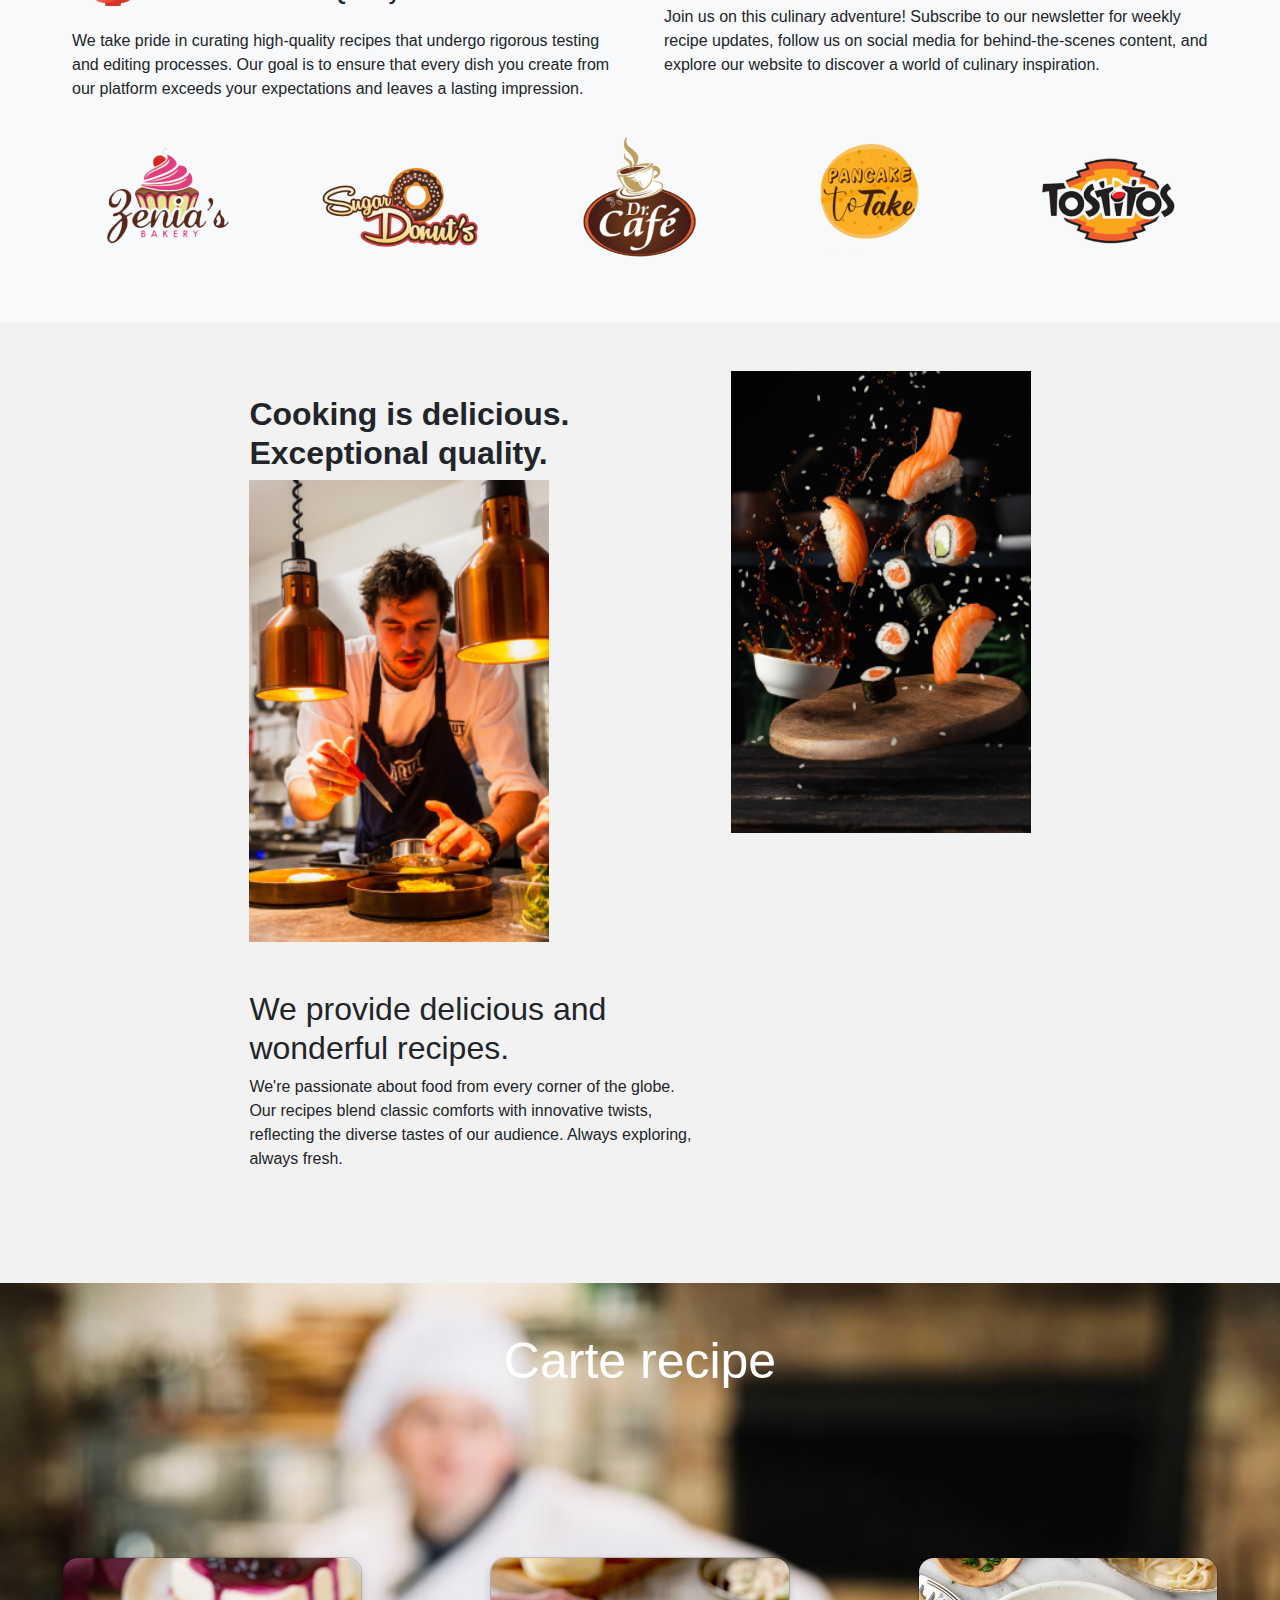
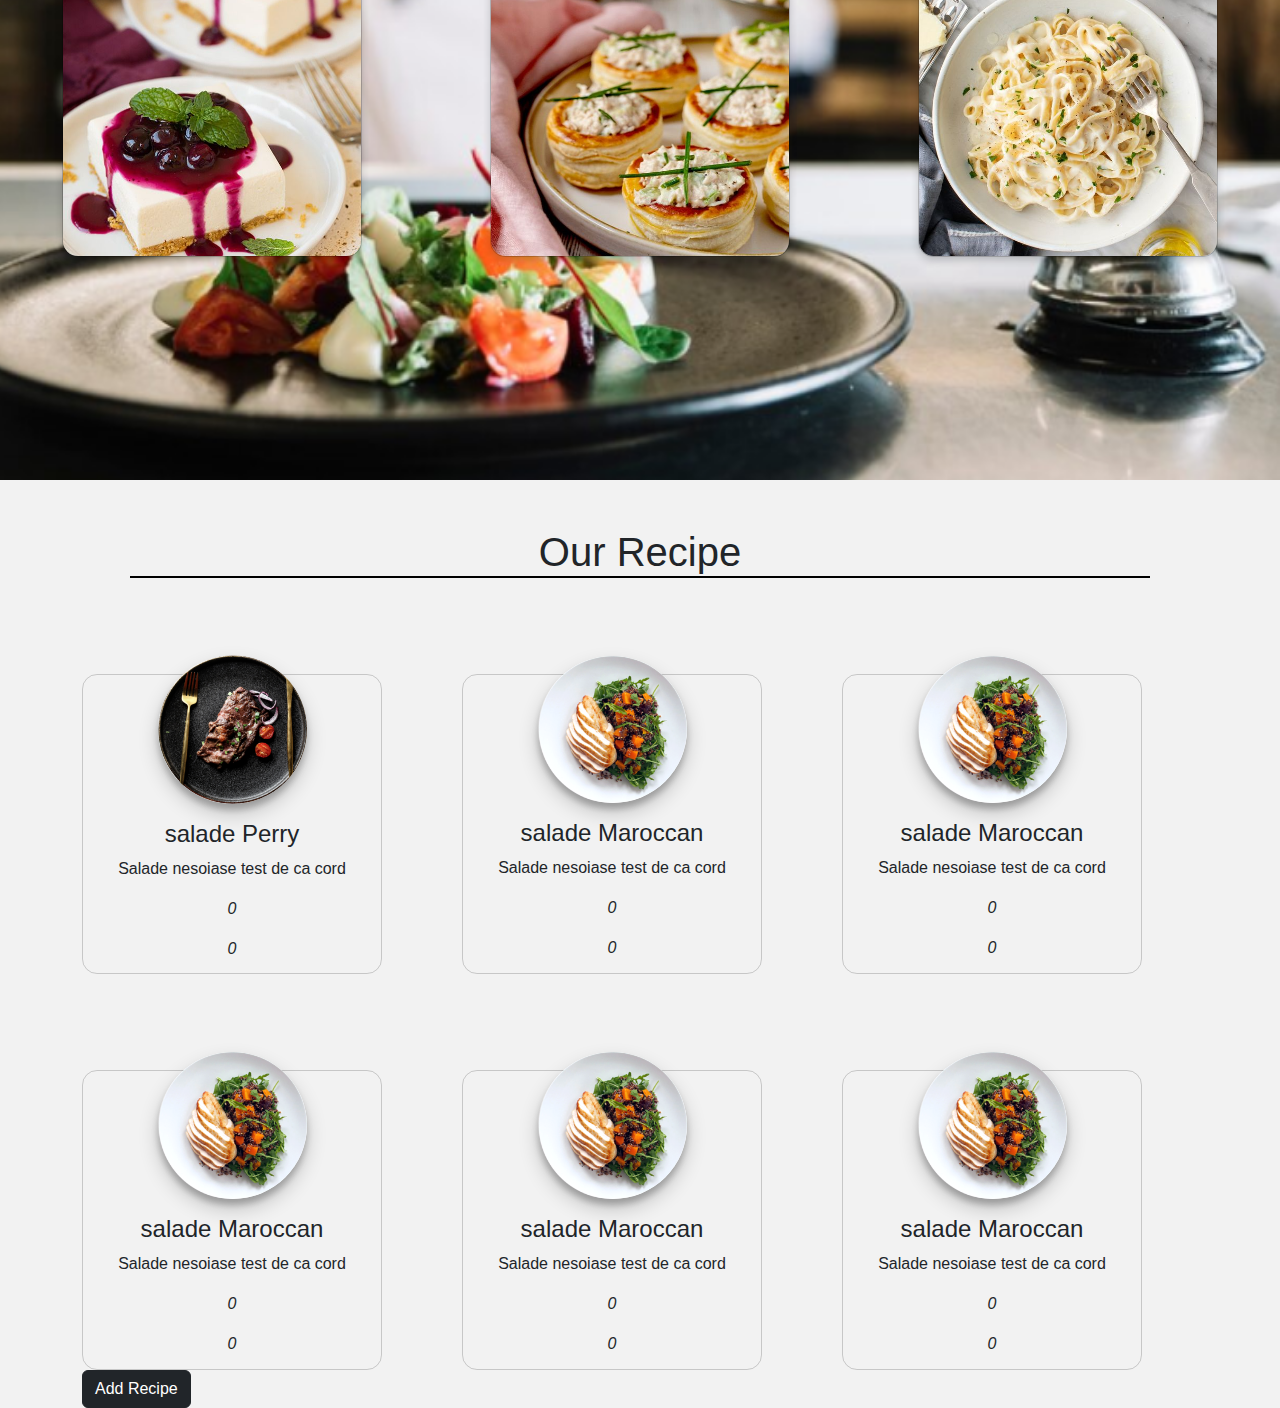
==== commit 51b5850f: "Ajout de la fonction search ms pas encore terminer" ====
--- a/index.html
+++ b/index.html
@@ -67,7 +67,7 @@
         <div class="menu-search d-flex justify-content-start flex-column mt-4 mx-5 bg-dark w-25 gy-5"
             style="height: 95vh;">
             <div class="messageBox">
-                <input required="" placeholder="Search recipe..." type="text" id="messageInput" />
+                <input onkeyup="searchFunction()" required="" placeholder="Search recipe..." type="text" id="messageInput" />
                 <button id="sendButton">
                     <svg xmlns="http://www.w3.org/2000/svg" fill="none" viewBox="0 0 664 663">
                         <path fill="none"
@@ -98,7 +98,8 @@
         </div>
     </section>
     <!-- Slides Home -->
-    <section class="about container">
+    <!-- About -->
+    <section class="about bg-light p-5">
         <div class="title text-center m-3">
             <h1 class="m-4">About us</h1>
             <h5>Welcome to MQELA FOOD, where culinary inspiration meets gastronomic delight. Our mission is to ignite your passion for cooking and guide you on a flavorful journey through delectable recipes and culinary adventures.</h5>
@@ -108,8 +109,8 @@
                 <div class="row-1">
                     <div class="head-about m-4">
                         <div class="d-flex flex-row align-items-center m-3">
-                            <img class="about-img me-5" src="images/images/about/1.png" alt="">
-                            <h6>History and Foundation</h6>
+                            <img class="about-img me-3" src="images/images/about/1.png" alt="">
+                            <h5>History and Foundation</h5>
                         </div>
                         <p>Founded in 2020, MQELA FOOD was born out of a shared love for cooking and a desire to share our favorite recipes with the world. What started as a humble kitchen experiment has evolved into a vibrant online community of food enthusiasts.</p>
                     </div>
@@ -117,8 +118,8 @@
                 <div class="row-2">
                     <div class="head-about m-4">
                         <div class="d-flex flex-row gy-5 gx-5 align-items-center m-3">
-                            <img class="about-img me-5" src="images/images/about/3.png" alt="">
-                            <h6>Mission</h6>
+                            <img class="about-img me-3" src="images/images/about/3.png" alt="">
+                            <h5>Mission</h5>
                         </div>
                         <p>Our mission is to empower home cooks of all skill levels to explore new flavors, embrace creativity in the kitchen, and experience the joy of sharing delicious meals with loved ones.</p>
                     </div>
@@ -126,8 +127,8 @@
                 <div class="row-3">
                     <div class="head-about m-4">
                         <div class="d-flex flex-row gy-5 gx-5 align-items-center m-3">
-                            <img class="about-img me-5" src="images/images/about/5.png" alt="">
-                            <h6>Commitment to Quality</h6>
+                            <img class="about-img me-3" src="images/images/about/5.png" alt="">
+                            <h5>Commitment to Quality</h5>
                         </div>
                         <p>We take pride in curating high-quality recipes that undergo rigorous testing and editing processes. Our goal is to ensure that every dish you create from our platform exceeds your expectations and leaves a lasting impression.</p>
                     </div>
@@ -137,8 +138,8 @@
                 <div class="row-1">
                     <div class="head-about m-4">
                         <div class="d-flex flex-row align-items-center m-3">
-                            <img class="about-img me-5" src="images/images/about/2.png" alt="">
-                            <h6>Our Team</h6>
+                            <img class="about-img me-3" src="images/images/about/2.png" alt="">
+                            <h5>Our Team</h5>
                         </div>
                         <p>Meet our dedicated team of culinary experts, recipe developers, and food enthusiasts. Each member brings a unique perspective and passion for creating mouthwatering dishes that inspire and delight our audience.</p>
                     </div>
@@ -146,8 +147,8 @@
                 <div class="row-2">
                     <div class="head-about m-4 ">
                         <div class="d-flex flex-row align-items-center m-3">
-                            <img class="about-img me-5" src="images/images/about/4.png" alt="">
-                            <h6>Values</h6>
+                            <img class="about-img me-3" src="images/images/about/4.png" alt="">
+                            <h5>Values</h5>
                         </div>
                         <p>At MQELA FOOD, we are committed to authenticity, culinary excellence, community engagement, and promoting a healthy and balanced approach to food.</p>
                     </div>
@@ -155,8 +156,8 @@
                 <div class="row-3">
                     <div class="head-about m-4">
                         <div class="d-flex flex-row align-items-center m-3">
-                            <img class="about-img me-5" src="images/images/about/6.png" alt="">
-                            <h6>Call to Action (CTA)</h6>
+                            <img class="about-img me-3" src="images/images/about/6.png" alt="">
+                            <h5>Call to Action (CTA)</h5>
                         </div>
                         <p>Join us on this culinary adventure! Subscribe to our newsletter for weekly recipe updates, follow us on social media for behind-the-scenes content, and explore our website to discover a world of culinary inspiration.</p>
                     </div>
--- a/style.css
+++ b/style.css
@@ -121,3 +121,94 @@
     height: 150px;
     width: auto;
 }
+#parent{
+    width: 70%;
+    margin: 0 auto;
+  }
+ 
+  /* Card */
+  
+  .why-us {
+    background: url(images/Bg.png) no-repeat top right/cover;
+    width: 100%;
+    height: 797px;
+  }
+  .why-us h1{
+    font-size: 50px;
+    font-weight: 500;
+  }
+ .Tcard {
+    /* display: grid;
+      justify-items: center; */
+    display: flex;
+    justify-content: space-around;
+    gap: 5px;
+    margin-top: 13%;
+    
+  }
+  
+  .card {
+    background-color: transparent;
+    width: 300px;
+    height: 300px;
+    perspective: 1000px;
+    border-radius: 5%;
+  }
+  
+  .flip-card {
+    position: relative;
+    width: 100%;
+    height: 100%;
+    text-align: center;
+    transition: transform 0.6s;
+    transform-style: preserve-3d;
+    box-shadow: 0 4px 8px 0 rgba(0, 0, 0, 0.2);
+    border-radius: 5%;
+  }
+  
+  .card:hover .flip-card {
+    transform: rotateY(180deg);
+  }
+  
+  .card-front,
+  .card-back {
+    position: absolute;
+    width: 100%;
+    height: 100%;
+    -webkit-backface-visibility: hidden;
+    backface-visibility: hidden;
+  }
+  .card-front img {
+    width: 100%;
+    height: 100%;
+    object-fit: cover;
+    border-radius: 5%;
+  }
+  
+  .card-back {
+    background-color: #ebe9e6;
+    color: rgb(13, 13, 13);
+    transform: rotateY(180deg);
+    border-radius: 5%;
+    opacity: 0.5;
+  }
+  .card-back h4 {
+    font-size: 24px;
+    font-weight: 600;
+    padding-top: 20%;
+  }
+  .card-back p {
+    letter-spacing: 1px;
+    font-size: 20px;
+    text-align: center;
+  }
+
+  li {
+    text-align: left;
+  }
+h5{
+  text-align: left;
+  margin-left: 5%;
+  margin-top: 5%;
+  font-weight: bold;
+}
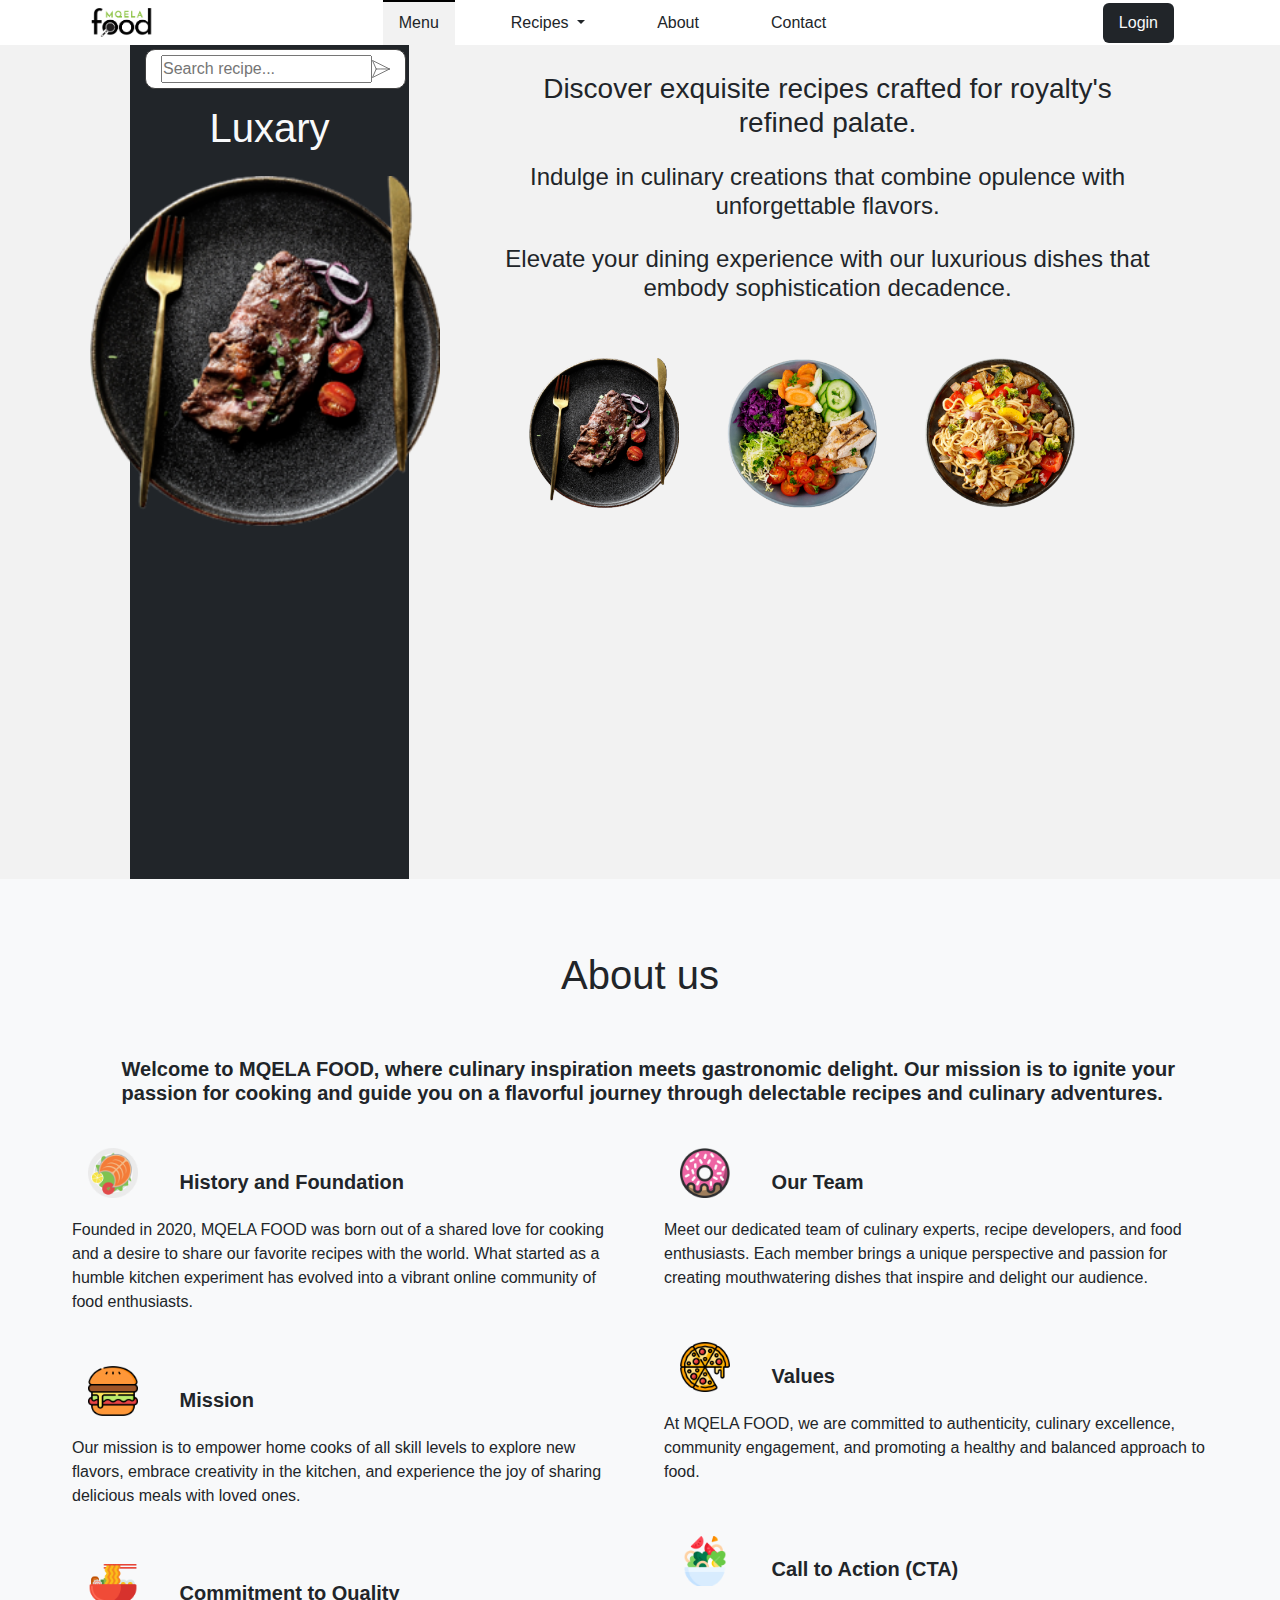
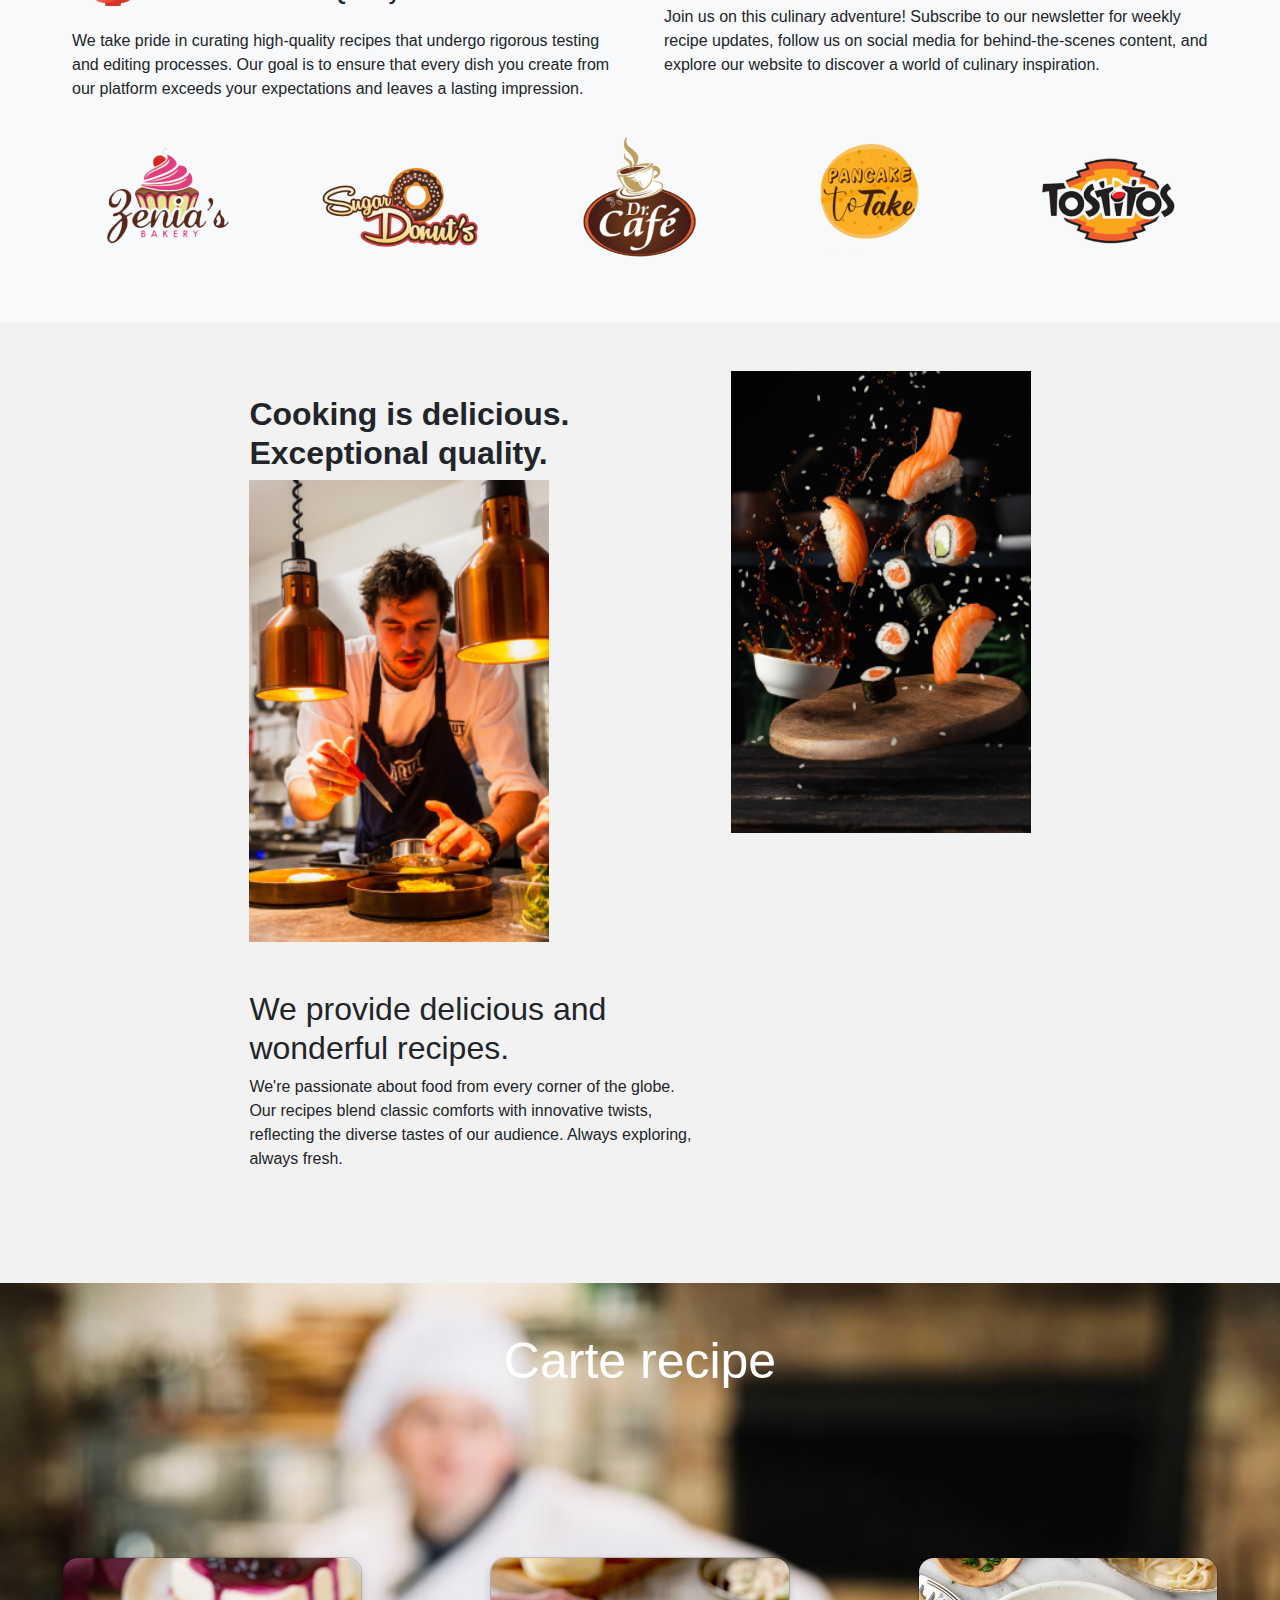
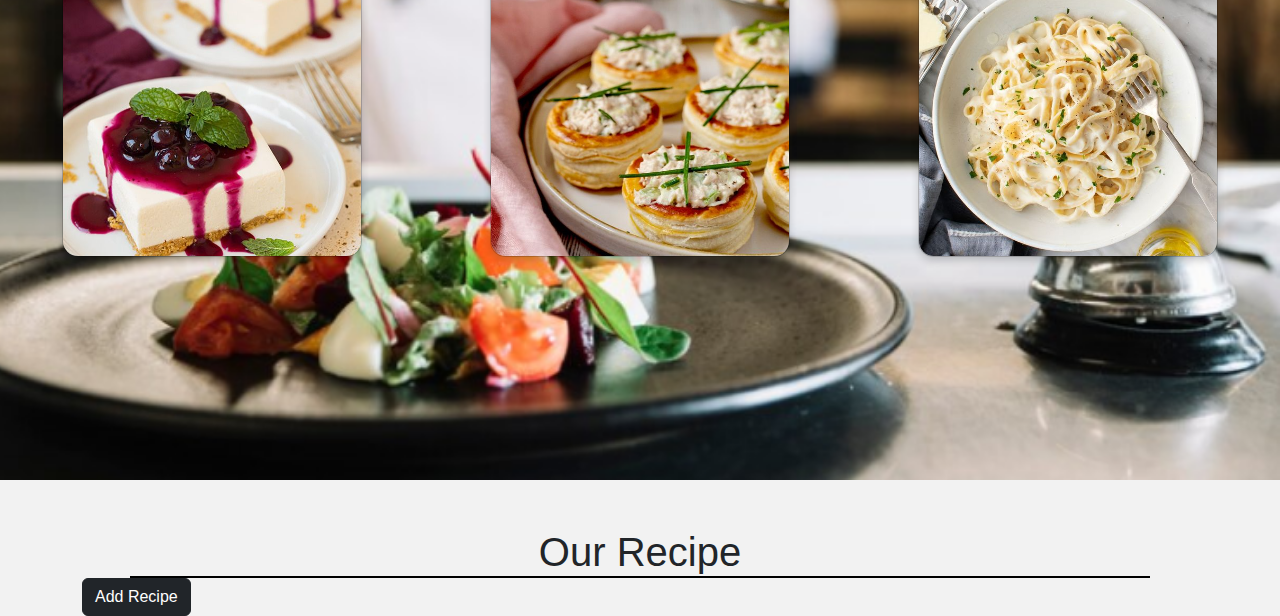
==== commit a8699a37: "Add function Search" ====
--- a/index.html
+++ b/index.html
@@ -67,7 +67,7 @@
         <div class="menu-search d-flex justify-content-start flex-column mt-4 mx-5 bg-dark w-25 gy-5"
             style="height: 95vh;">
             <div class="messageBox">
-                <input onkeyup="searchFunction()" required="" placeholder="Search recipe..." type="text" id="messageInput" />
+                <input id="search" required="" placeholder="Search recipe..." type="text" id="messageInput" />
                 <button id="sendButton">
                     <svg xmlns="http://www.w3.org/2000/svg" fill="none" viewBox="0 0 664 663">
                         <path fill="none"
--- a/style.css
+++ b/style.css
@@ -212,3 +212,6 @@
   margin-top: 5%;
   font-weight: bold;
 }
+.hide{
+    display: none;
+}
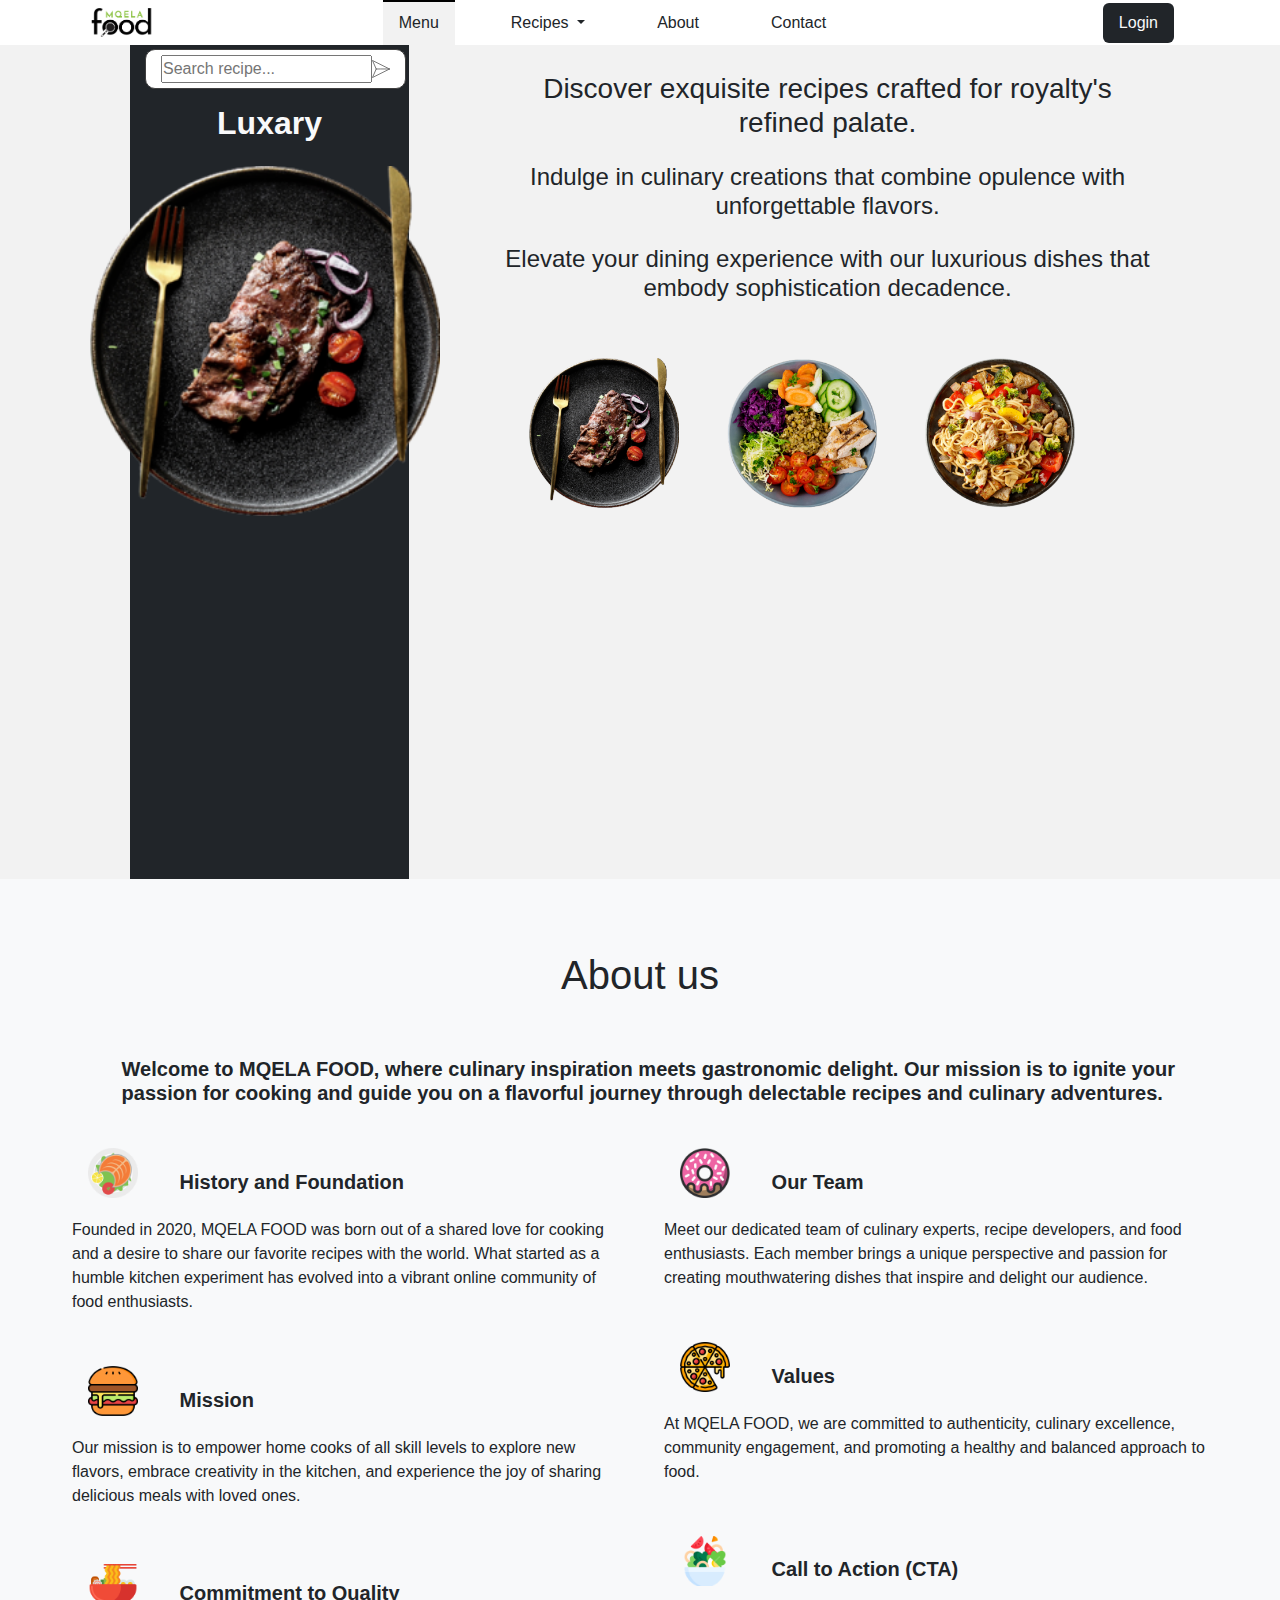
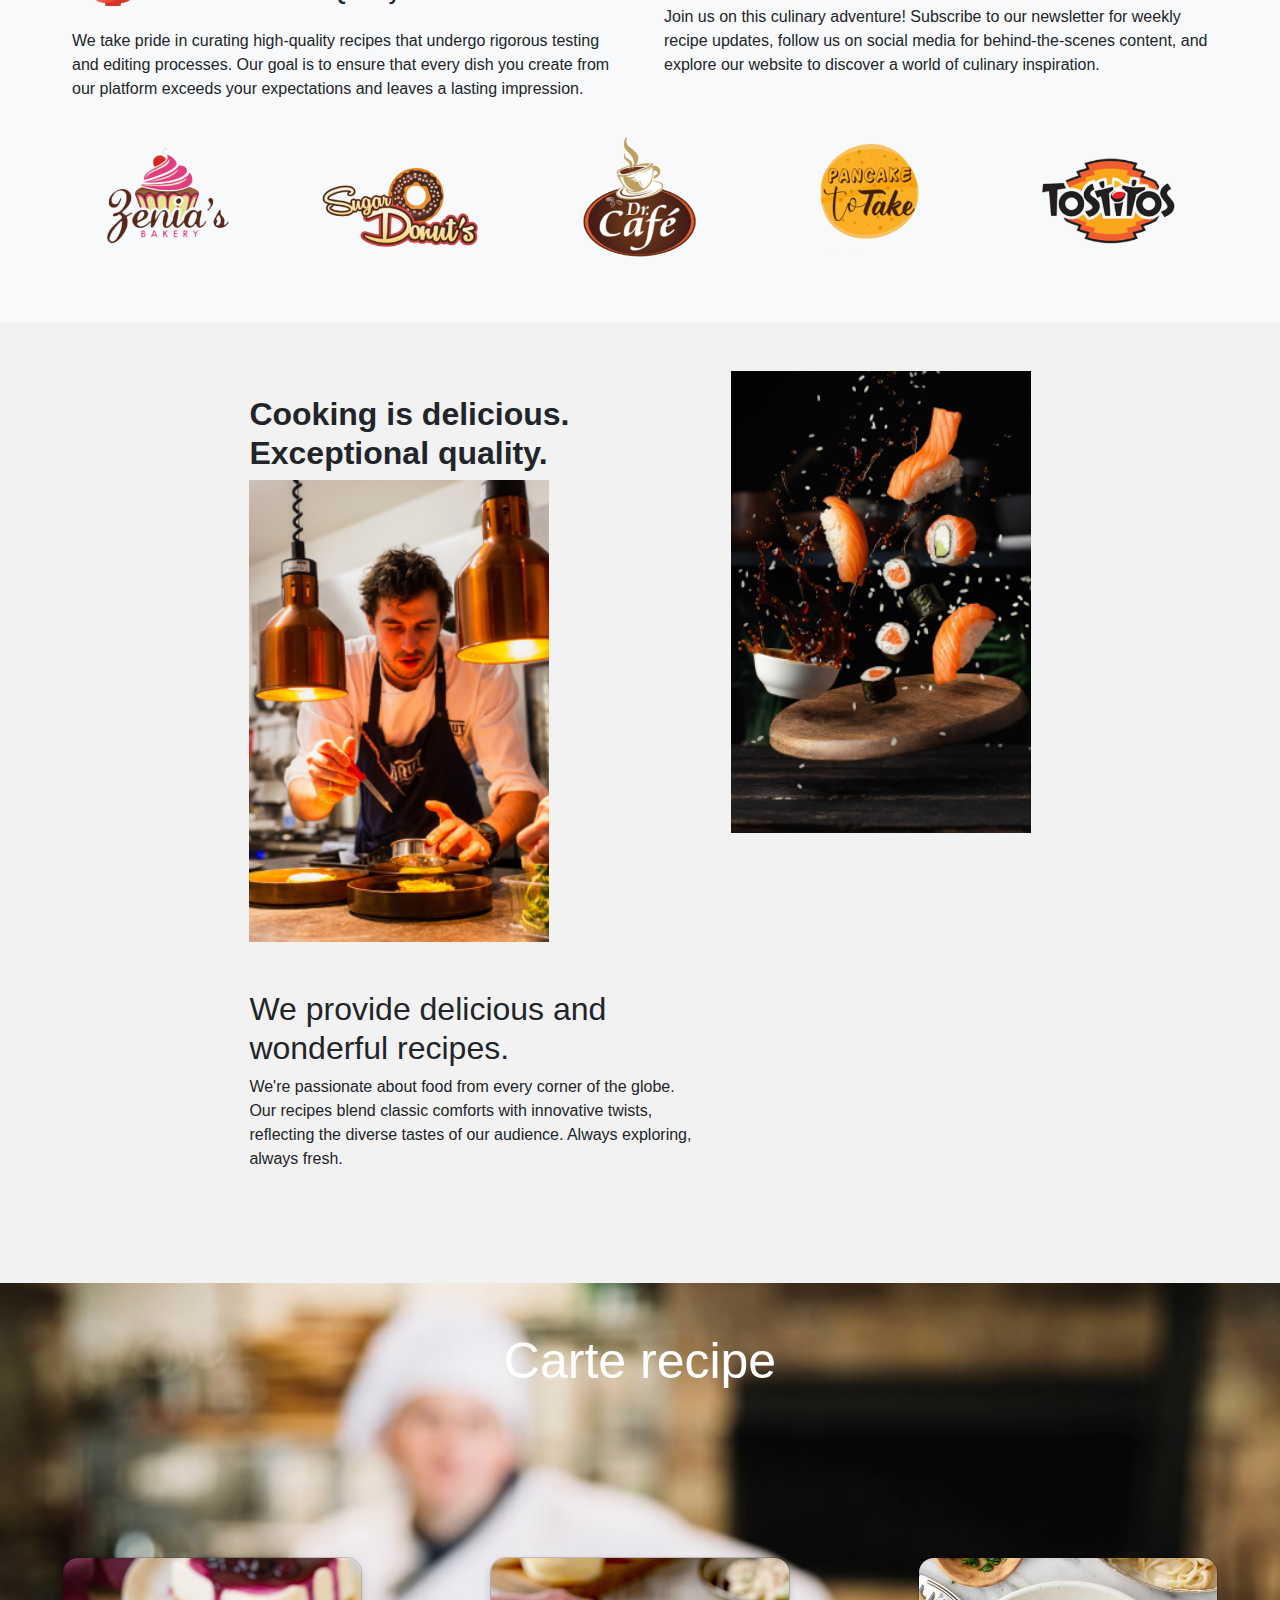
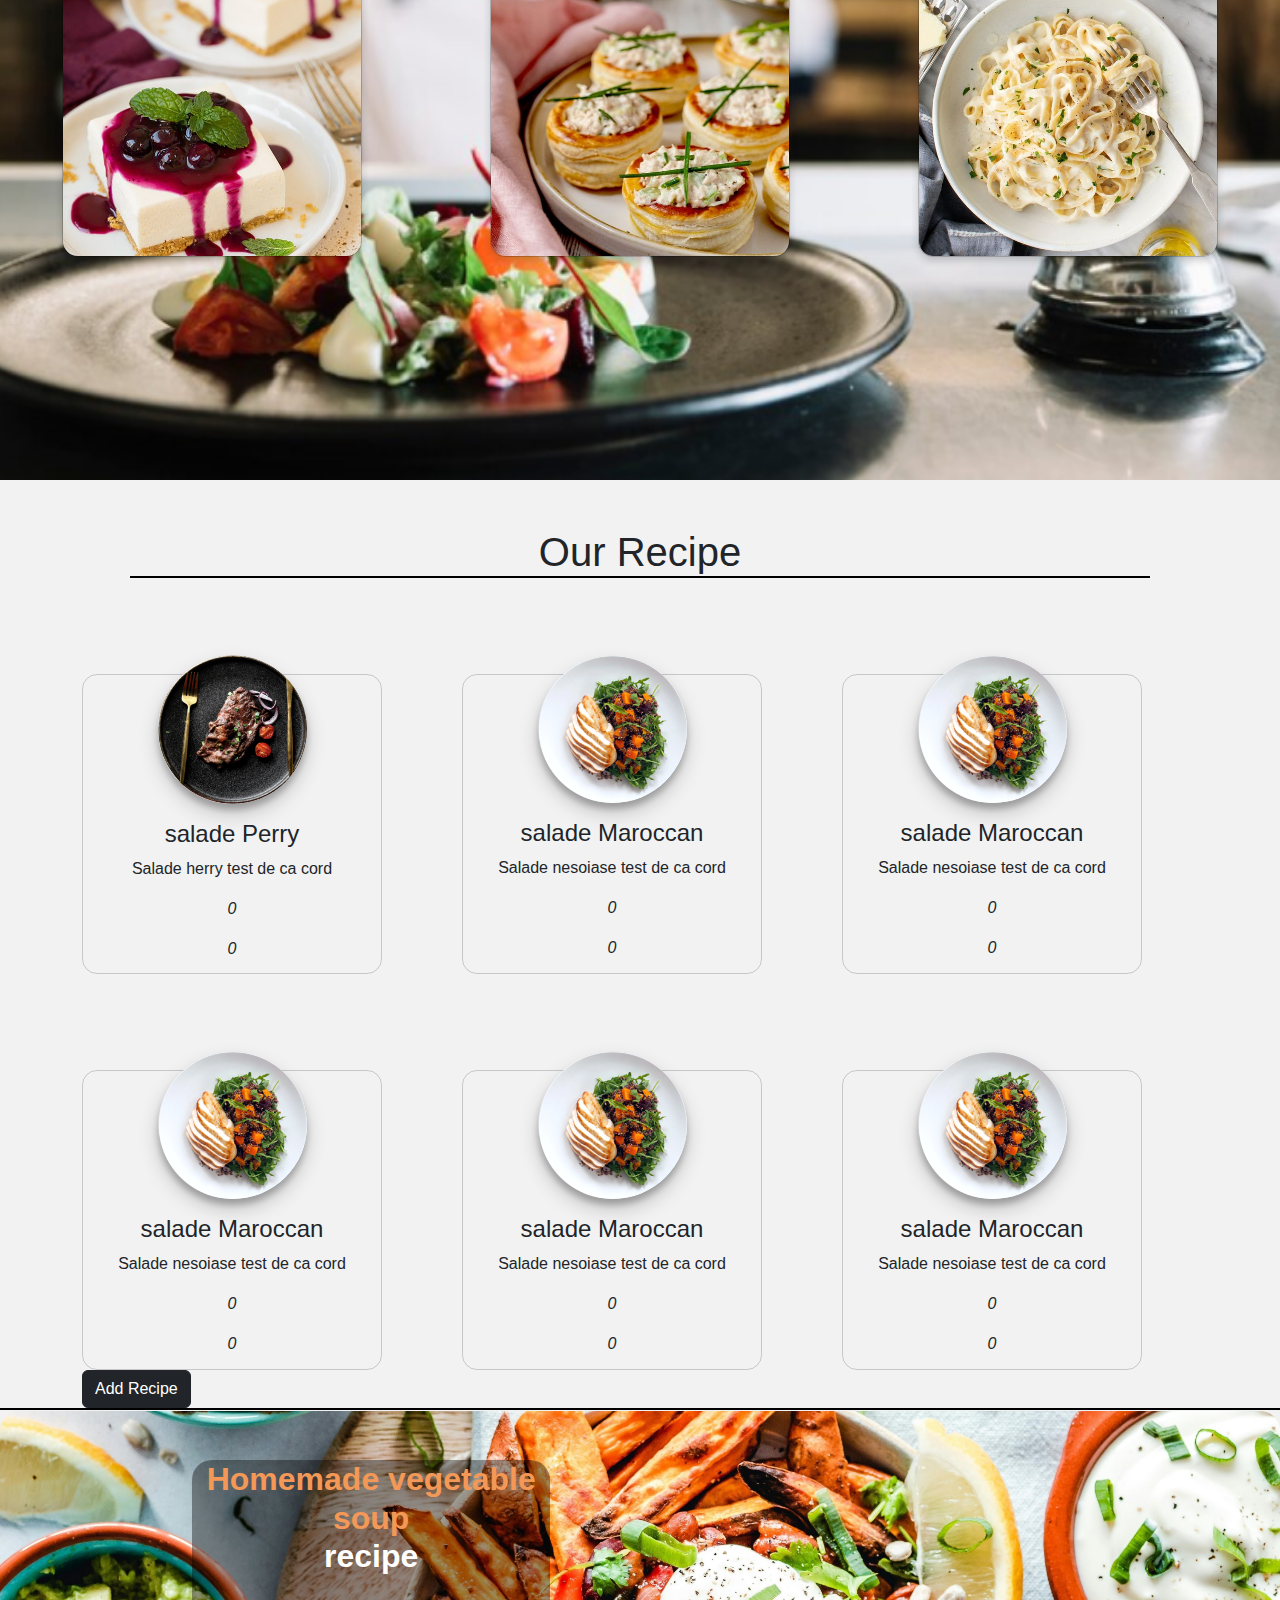
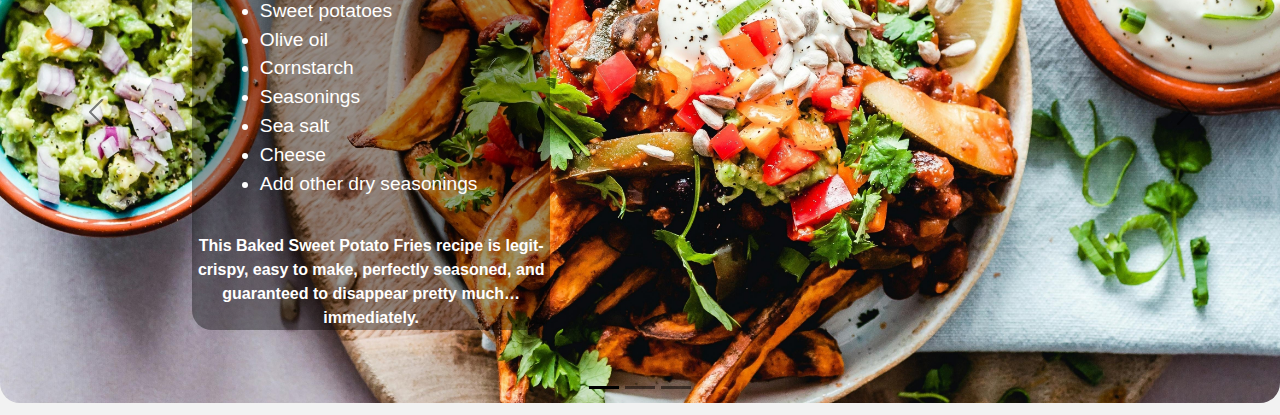
==== commit 170d68e9: "ajout de la partie sliders" ====
--- a/index.html
+++ b/index.html
@@ -15,6 +15,7 @@
         crossorigin="anonymous" referrerpolicy="no-referrer" />
     <!-- Css link -->
     <link rel="stylesheet" href="style.css">
+
 
 </head>
 
@@ -323,6 +324,113 @@
 
         </div>
     </div>
+        <div id="carouselExampleDark" class="carousel carousel-dark slide">
+      <div class="carousel-indicators">
+        <button
+          type="button"
+          data-bs-target="#carouselExampleDark"
+          data-bs-slide-to="0"
+          class="active"
+          aria-current="true"
+          aria-label="Slide 1"
+        ></button>
+        <button
+          type="button"
+          data-bs-target="#carouselExampleDark"
+          data-bs-slide-to="1"
+          aria-label="Slide 2"
+        ></button>
+        <button
+          type="button"
+          data-bs-target="#carouselExampleDark"
+          data-bs-slide-to="2"
+          aria-label="Slide 3"
+        ></button>
+      </div>
+      <div class="carousel-inner">
+        <div class="carousel-item active" data-bs-interval="10000">
+          <img src="frizes.jpg" class="d-block  w-100" style="height: 100%;" alt="..." />
+          <div class="carousel-caption d-none d-md-block">
+            <div class="info">
+              <div class="card-body" >
+              <h1 id="title" class="card-title">Homemade vegetable soup</h1>
+              <h2 class="tlt">recipe</h2>
+              <ul class="ul" style="list-style-type:disc;">
+                <li>Sweet potatoes</li>
+                <li>Olive oil</li>
+                <li>Cornstarch</li>
+                <li>Seasonings</li>
+                <li>Sea salt</li>
+                <li>Cheese</li>
+                <li>Add other dry seasonings</li>
+              </ul>
+              <p id="p" class="card-text">This Baked Sweet Potato Fries recipe is legit-crispy, easy to make, perfectly seasoned, and guaranteed to disappear pretty much…immediately.</p>
+            </div>
+            </div>
+          </div>
+        </div>
+        <div class="carousel-item" data-bs-interval="2000">
+          <img src="legume.jpg" class="d-block w-100" style="height: 100%;" alt="..." />
+          <div class="carousel-caption d-none d-md-block">
+            <div class="info">
+                <div class="card-body" >
+                <h1 id="title" class="card-title">Sauteed Vegetables</h1>
+                <h2 class="tlt">Ingredients</h2>
+                <ul class="ul" style="list-style-type:disc;">
+                  <li>Tbsp olive oil</li>
+                  <li>Medium red bell pepper</li>
+                  <li>Medium carrots</li>
+                  <li>Medium red onion</li>
+                  <li>Cups broccoli florets</li>
+                  <li>Fresh parsley</li>
+                  <li>Fresh lemon juice</li>
+                </ul>
+                <p id="p" class="card-text">This is the Side Dish that Goes with just about anything and it's a breeze to prepare.</p>
+              </div>
+              </div>
+          </div>
+        </div>
+        <div class="carousel-item">
+          <img src="pattes.jpg" class="d-block w-100" style="height: 100%;" alt="..." />
+          <div class="carousel-caption d-none d-md-block">
+            <div class="info">
+                <div class="card-body" >
+                <h1 id="title" class="card-title">Homemade vegetable soup</h1>
+                <h2 class="tlt">recipe</h2>
+                <ul class="ul" style="list-style-type:disc;">
+                  <li>2 Tbsp olive oil</li>
+                  <li>1 Tbsp butter</li>
+                  <li>Chilli</li>
+                  <li>2 Cup tomato puree</li>
+                  <li>½ Cup pasta boiled water</li>
+                  <li>2 Tbsp sweet corn</li>
+                  <li>½ Tup cheese, grated</li>
+                </ul>
+                <p id="p" class="card-text">Desi masala pasta recipe tastes great when prepared spicy and cheesy.</p>
+              </div>
+              </div>
+          </div>
+        </div>
+      </div>
+      <button
+        class="carousel-control-prev"
+        type="button"
+        data-bs-target="#carouselExampleDark"
+        data-bs-slide="prev"
+      >
+        <span class="carousel-control-prev-icon" aria-hidden="true"></span>
+        <span class="visually-hidden">Previous</span>
+      </button>
+      <button
+        class="carousel-control-next"
+        type="button"
+        data-bs-target="#carouselExampleDark"
+        data-bs-slide="next"
+      >
+        <span class="carousel-control-next-icon" aria-hidden="true"></span>
+        <span class="visually-hidden">Next</span>
+      </button>
+    </div>
     <!-- JavaScript Link -->
     <script src="script.js"></script>
     <!-- JavaScript Link -->
--- a/style.css
+++ b/style.css
@@ -215,3 +215,41 @@
 .hide{
     display: none;
 }
+
+
+.info{
+    width: 40%;
+    display: block;
+    background-color: rgba(0, 0, 0, 0.38);
+    margin-bottom: 5%;
+    border-radius: 20px;
+}
+
+.ul{
+    color: white;
+    margin-left: 10%;
+    font-size: larger;
+    background-color: transparent;
+    text-align: left;
+}
+
+.tlt{
+    color: white;
+    font-size: xx-large;
+    margin-bottom: 6%;
+    font-weight: bolder;
+}
+
+#title{
+    color: rgba(243, 152, 86, 1);
+    text-align: center; font-size:xx-large;
+    font-weight: 900;
+    font-family: Arial, Helvetica, sans-serif;
+}
+
+#p{
+    color: white;
+    text-align: center;
+    margin-top: 10%;
+    font-weight: bolder;
+}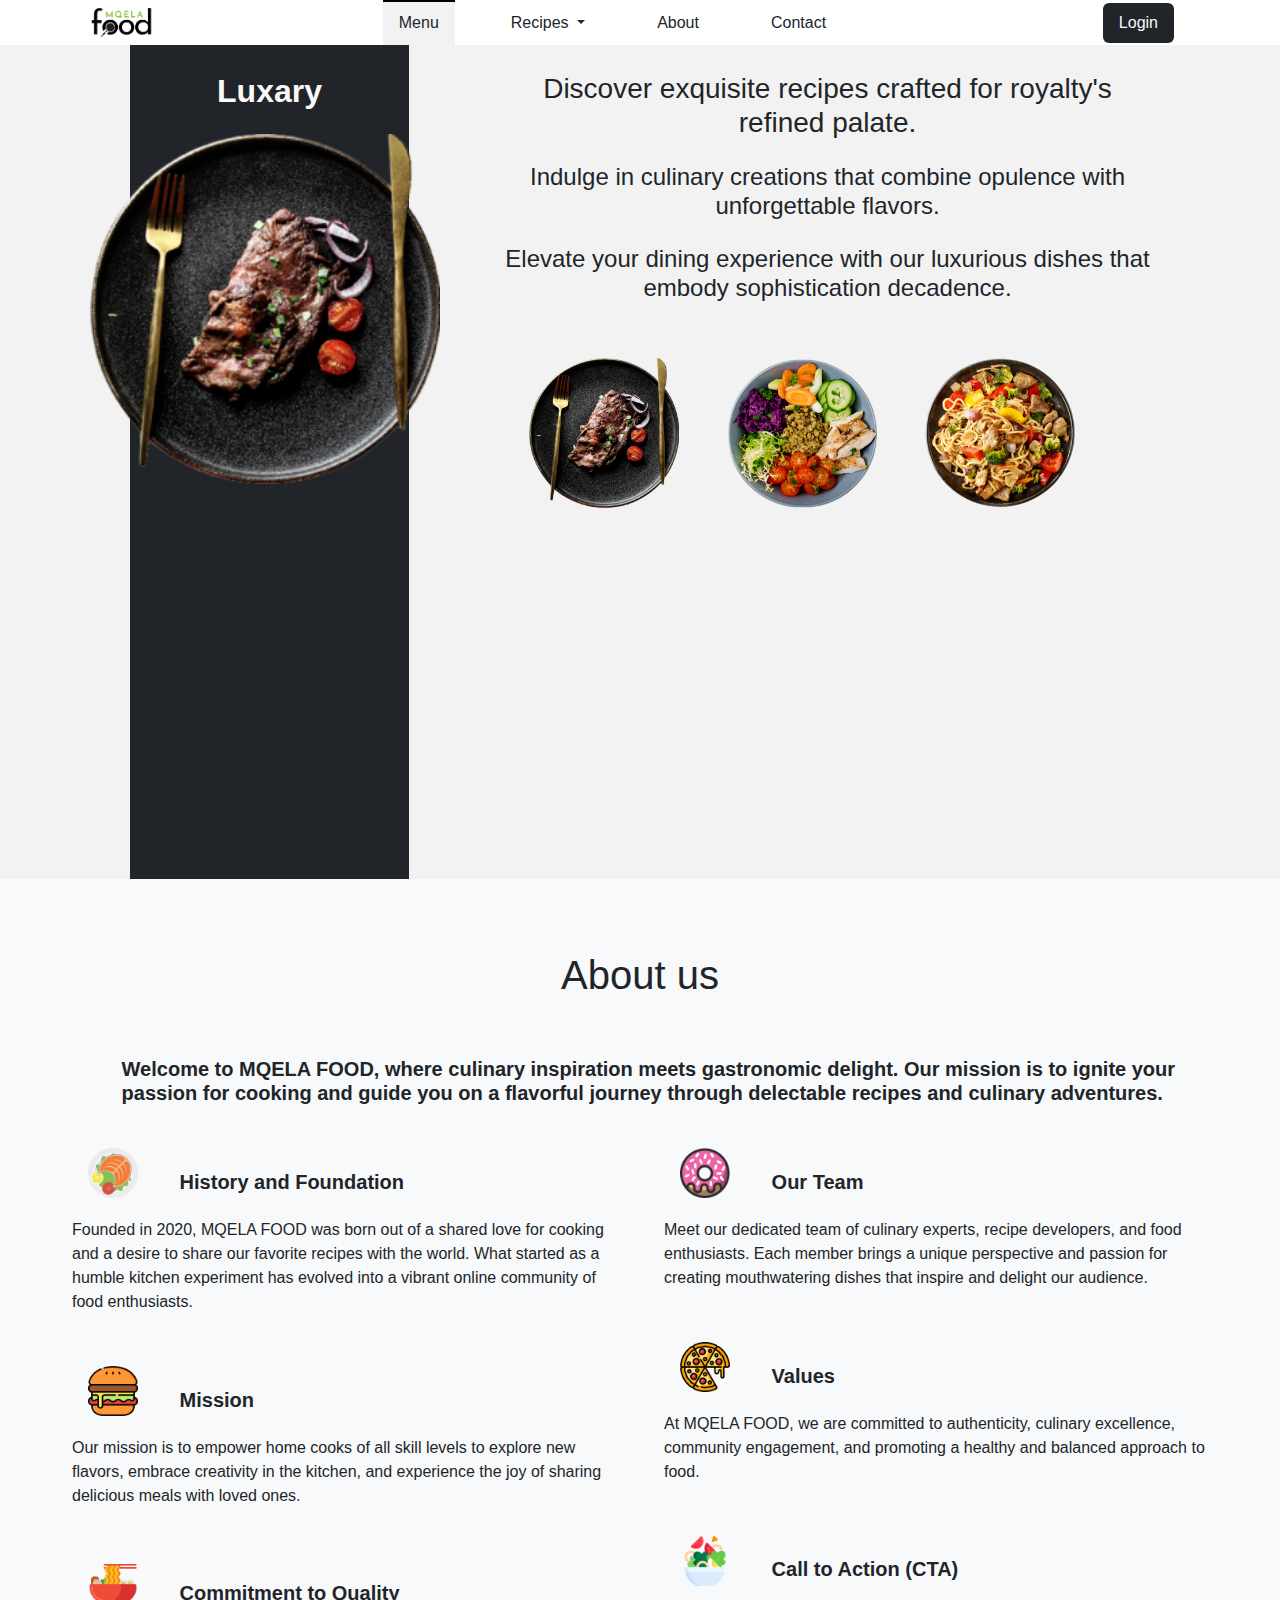
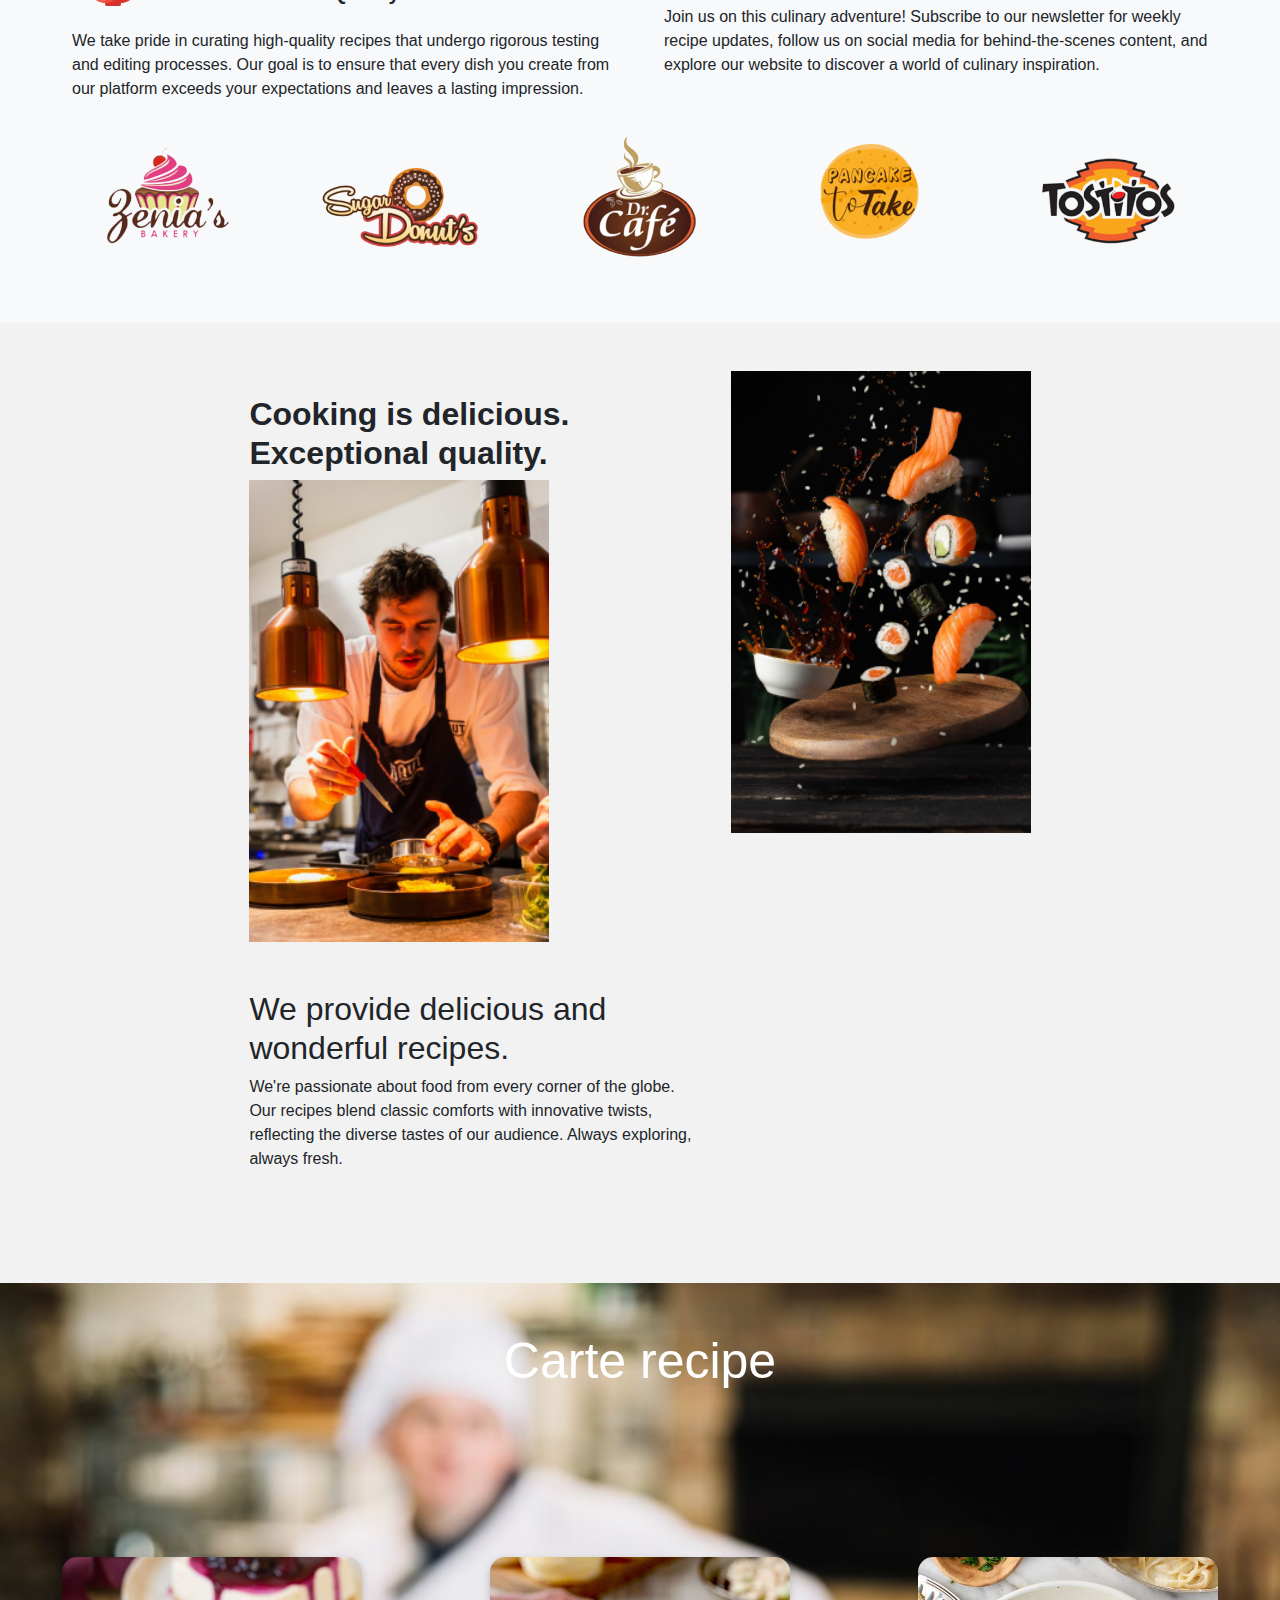
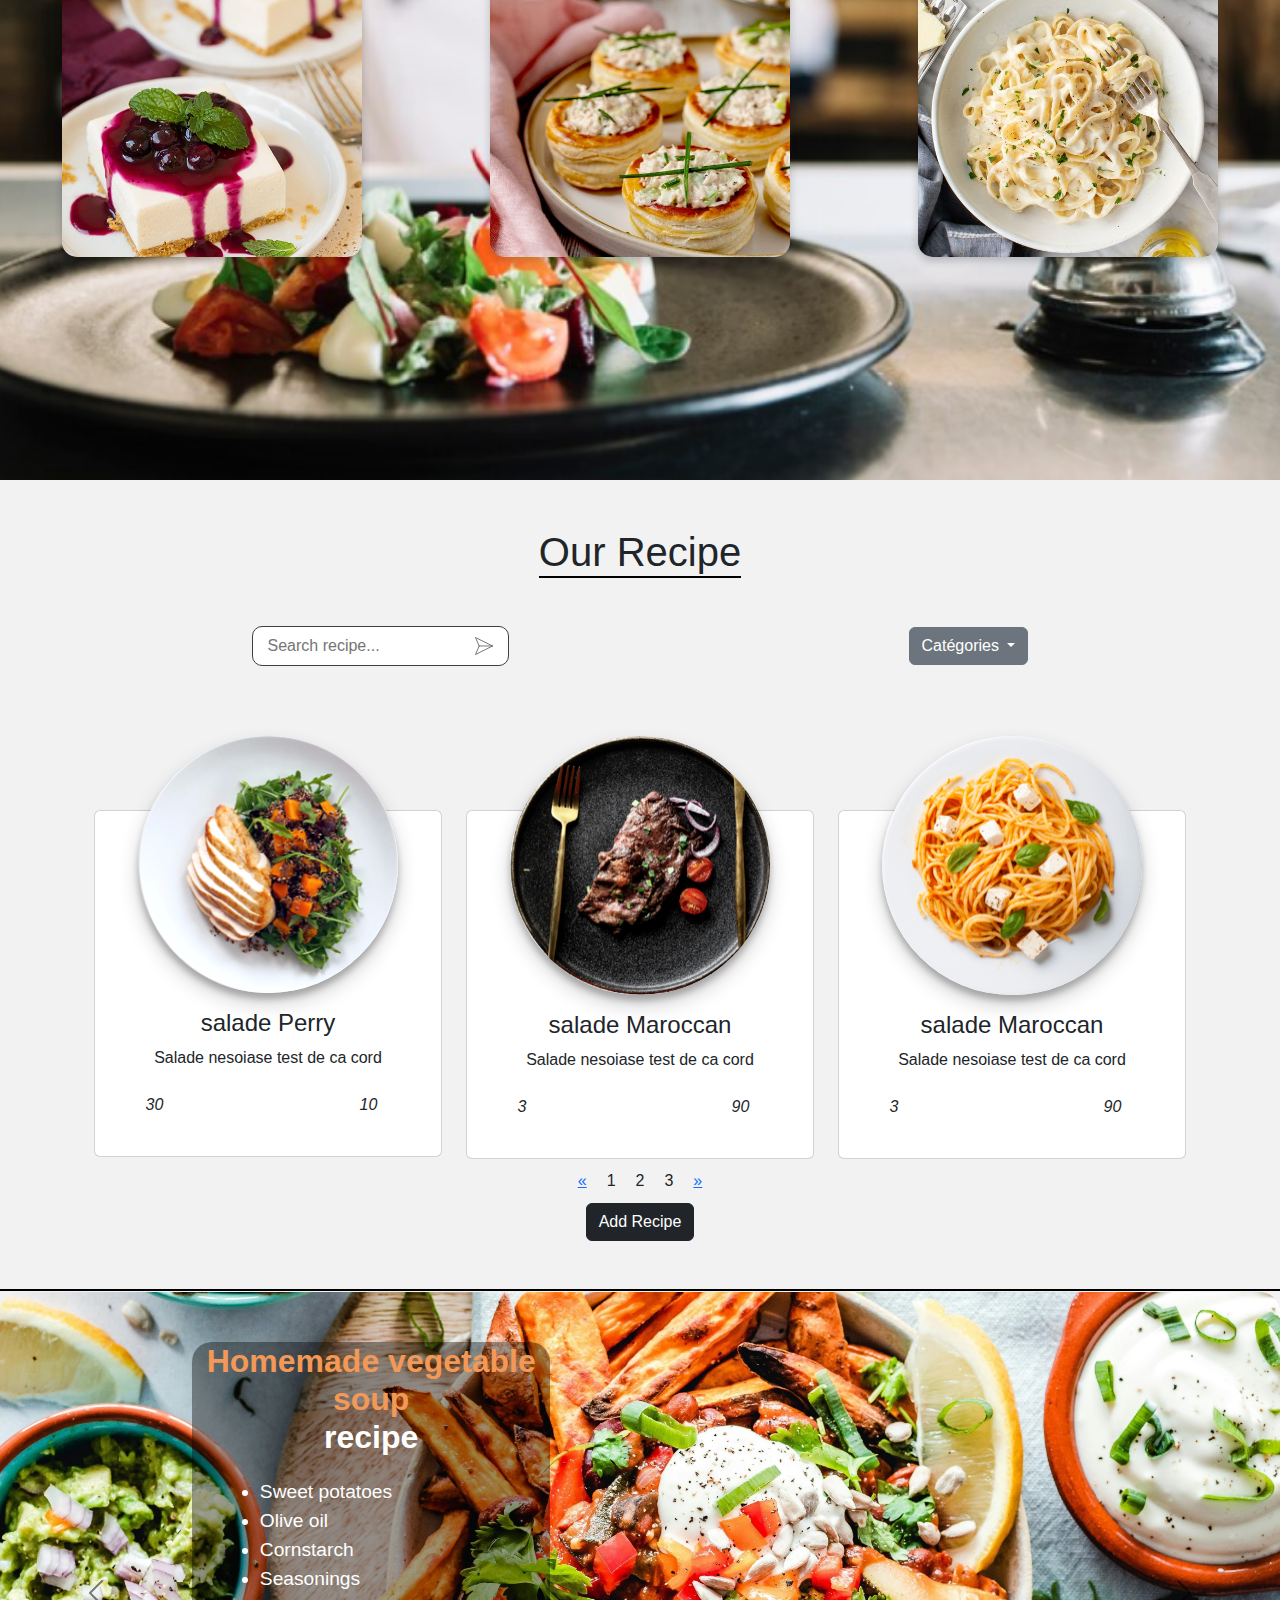
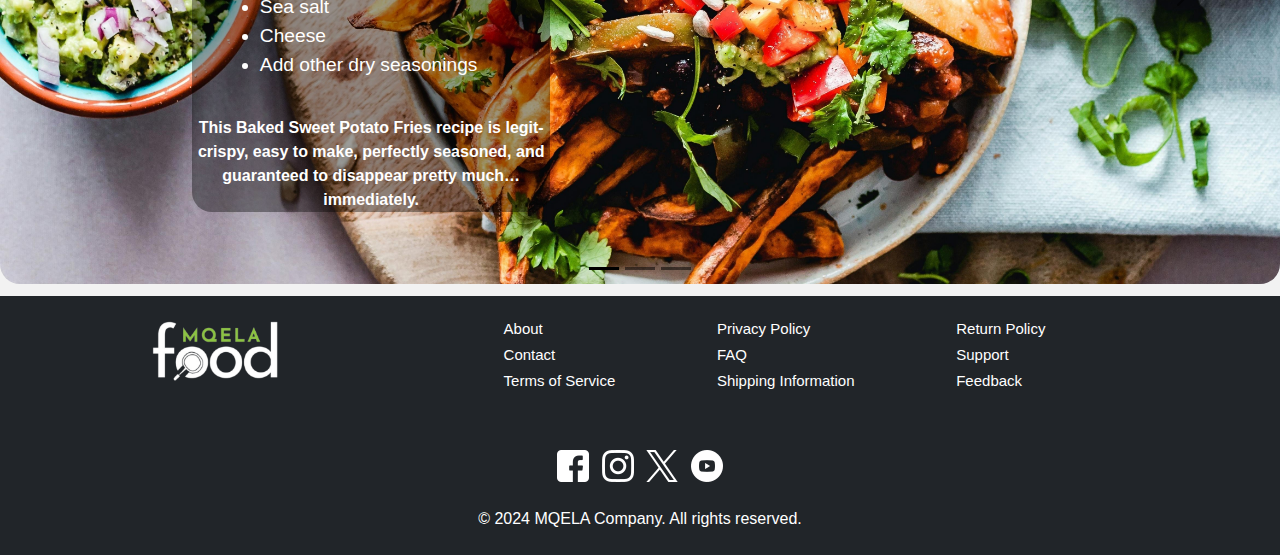
==== commit 3de5e6b2: "Last modifications" ====
--- a/index.html
+++ b/index.html
@@ -19,7 +19,7 @@
 
 </head>
 
-<body>
+<body onload="paginationChange()">
     <!-- NavBar -->
     <nav class="navbar fixed-top navbar-expand-lg py-0" style="height: 45px;">
         <div class="container">
@@ -67,20 +67,7 @@
     <section class="container d-flex justify-content-between">
         <div class="menu-search d-flex justify-content-start flex-column mt-4 mx-5 bg-dark w-25 gy-5"
             style="height: 95vh;">
-            <div class="messageBox">
-                <input id="search" required="" placeholder="Search recipe..." type="text" id="messageInput" />
-                <button id="sendButton">
-                    <svg xmlns="http://www.w3.org/2000/svg" fill="none" viewBox="0 0 664 663">
-                        <path fill="none"
-                            d="M646.293 331.888L17.7538 17.6187L155.245 331.888M646.293 331.888L17.753 646.157L155.245 331.888M646.293 331.888L318.735 330.228L155.245 331.888">
-                        </path>
-                        <path stroke-linejoin="round" stroke-linecap="round" stroke-width="33.67" stroke="#6c6c6c"
-                            d="M646.293 331.888L17.7538 17.6187L155.245 331.888M646.293 331.888L17.753 646.157L155.245 331.888M646.293 331.888L318.735 330.228L155.245 331.888">
-                        </path>
-                    </svg>
-                </button>
-            </div>
-            <h1 id="title" class="title text-light text-center mb-4">Luxary</h1>
+            <h1 id="title" class="title text-light text-center mb-4 mt-5">Luxary</h1>
             <div class="div-img">
                 <img id="big-img" class="img-slide" src="images/images/dish/2.png" alt="">
             </div>
@@ -203,7 +190,7 @@
       <section class="why-us">
         <h1 class="pt-5 text-center text-white">Carte recipe</h1>
         <div class="Tcard">
-          <div class="card">
+          <div class="card-zineb">
             <div class="flip-card">
               <div class="card-front">
                 <img src="images/sweet.jpg" alt="" />
@@ -226,7 +213,7 @@
             </div>
           </div>
 
-          <div class="card">
+          <div class="card-zineb">
             <div class="flip-card">
               <div class="card-front">
                 <img src="images/eventy1.jpg" alt="" />
@@ -248,7 +235,7 @@
             </div>
           </div>
 
-          <div class="card">
+          <div class="card-zineb">
             <div class="flip-card">
               <div class="card-front">
                 <img src="images/pasta.jpg" alt="" />
@@ -272,58 +259,583 @@
           </div>
         </div>
       </section>
-      <!-- end info -->
-    <div class="container mt-4 ">
-        <div class="recipe-container">
-
-            <h1 class="title title-top text-center m-5 ">Our Recipe</h1>
-            <div class="row row-cols-1 row-cols-md-3 gy-5" id="cont-card"></div>
-
-
-            <button type="button" class="btn btn-dark" data-bs-toggle="modal" data-bs-target="#exampleModal"
-                data-bs-whatever="@getbootstrap" id="add-recipe">Add Recipe</button>
-            <div class="modal fade" id="exampleModal" tabindex="-1" aria-labelledby="exampleModalLabel"
-                aria-hidden="true">
-                <div class="modal-dialog">
-                    <div class="modal-content">
-                        <div class="modal-header">
-                            <h1 class="modal-title fs-5" id="exampleModalLabel">Add Recipe</h1>
-                            <button type="button" class="btn-close" data-bs-dismiss="modal" aria-label="Close"></button>
-                        </div>
-                        <div class="modal-body">
-
-                            <div id="myForm">
-                                <form class="form bg-body-secondary p-5 m-4">
-                                    <div class="row">
-                                        <div class="mb-3">
-                                            <label for="formFile" class="form-label">Choice image for Recette</label>
-                                            <input class="form-control" type="file" id="img-recette">
-                                        </div>
-                                        <div class="mb-3">
-                                            <label for="exampleFormControlInput1" class="form-label">Enter Title of
-                                                Recette</label>
-                                            <input type="text" class="form-control" placeholder="Title"
-                                                id="title-recette">
-                                        </div>
-                                        <div class="mb-3">
-                                            <label for="exampleFormControlTextarea1" class="form-label">Enter your
-                                                Description</label>
-                                            <textarea class="form-control" rows="3" id="descr-recette"></textarea>
-                                        </div>
-                                    </div>
-                                </form>
-                            </div>
-                        </div>
-                        <div class="modal-footer">
-                            <button type="button" class="btn btn-secondary" data-bs-dismiss="modal">Close</button>
-                            <button type="button" class="btn btn-primary" id="send">Send message</button>
-                        </div>
-                    </div>
+          <!-- Recipes -->
+       <div class="container">
+      <div class="recipe-container mb-5">
+        <h1 class="title title-top text-center m-5">Our Recipe</h1>
+
+        <div class="bar-search">
+            <div class="messageBox">
+                <input id="search" class="border-0" required="" placeholder="Search recipe..." type="text" id="messageInput" />
+                <button id="sendButton">
+                    <svg xmlns="http://www.w3.org/2000/svg" fill="none" viewBox="0 0 664 663">
+                        <path fill="none"
+                            d="M646.293 331.888L17.7538 17.6187L155.245 331.888M646.293 331.888L17.753 646.157L155.245 331.888M646.293 331.888L318.735 330.228L155.245 331.888">
+                        </path>
+                        <path stroke-linejoin="round" stroke-linecap="round" stroke-width="33.67" stroke="#6c6c6c"
+                            d="M646.293 331.888L17.7538 17.6187L155.245 331.888M646.293 331.888L17.753 646.157L155.245 331.888M646.293 331.888L318.735 330.228L155.245 331.888">
+                        </path>
+                    </svg>
+                </button>
+            </div>
+          <div class="dropdown align-items-center">
+            <button
+              class="btn btn-secondary dropdown-toggle"
+              type="button"
+              data-bs-toggle="dropdown"
+              aria-expanded="false"
+            >
+              Catégories
+            </button>
+            <ul class="dropdown-menu">
+              <li>
+                <a
+                  class="dropdown-item categorie"
+                  href="#"
+                  data-category="Salad"
+                  >Salad</a
+                >
+              </li>
+              <li>
+                <a
+                  class="dropdown-item categorie"
+                  href="#"
+                  data-category="Burger"
+                  >Burger</a
+                >
+              </li>
+              <li>
+                <a
+                  class="dropdown-item categorie"
+                  href="#"
+                  data-category="Fast Food"
+                  >Fast Food</a
+                >
+              </li>
+            </ul>
+          </div>
+        </div>
+
+        <div class="row row-cols-1 row-cols-md-3 gy-5 mt-5" style="width: 100%;" id="cont-card"></div>
+
+        <div class="w3-center w3-padding-32">
+          <div class="w3-bar">
+            <a
+              href="#"
+              id="previous-button"
+              class="w3-bar-item w3-button w3-hover-black"
+              >&laquo;</a
+            >
+            <a
+              href="#"
+              class="page-link custom-page-link w3-bar-item w3-button"
+              onclick="changePage(this)"
+              >1</a
+            >
+            <a
+              href="#"
+              class="page-link custom-page-link w3-bar-item w3-button"
+              onclick="changePage(this)"
+              >2</a
+            >
+            <a
+              href="#"
+              class="page-link custom-page-link w3-bar-item w3-button"
+              onclick="changePage(this)"
+              >3</a
+            >
+            <a
+              href="#"
+              id="next-button"
+              class="w3-bar-item w3-button w3-hover-black"
+              >&raquo;</a
+            >
+          </div>
+        </div>
+
+        <!-- /////////////////////////////////////////////////////////////////////////////////////// -->
+        <button
+          type="button"
+          class="btn btn-dark"
+          data-bs-toggle="modal"
+          data-bs-target="#exampleModal1"
+          data-bs-whatever="@getbootstrap"
+          id="add-recipe"
+        >
+          Add Recipe
+        </button>
+        <div
+          class="modal"
+          id="exampleModal1"
+          tabindex="-1"
+          aria-labelledby="exampleModalLabel"
+          aria-hidden="true"
+        >
+          <div class="modal-dialog">
+            <div class="modal-content">
+              <div class="modal-header">
+                <h1 class="modal-title fs-5" id="exampleModalLabel">
+                  Add Recipe
+                </h1>
+                <button
+                  type="button"
+                  class="btn-close"
+                  data-bs-dismiss="modal"
+                  aria-label="Close"
+                ></button>
+              </div>
+              <div class="modal-body">
+<div id="myForm">
+                  <form class="form bg-body-secondary p-5 m-4">
+                    <div class="mb-3">
+                      <label for="formFile" class="form-label"
+                        >Choice image for Recette</label
+                      >
+                      <input
+                        class="form-control"
+                        type="file"
+                        id="img-recette"
+                      />
+                    </div>
+                    <div class="mb-3">
+                      <label for="exampleFormControlInput1" class="form-label"
+                        >Enter Title of Recette</label
+                      >
+                      <input
+                        type="text"
+                        class="form-control"
+                        placeholder="Title"
+                        id="title-recette"
+                      />
+                    </div>
+                    <div class="mb-3">
+                      <label
+                        for="exampleFormControlTextarea1"
+                        class="form-label"
+                        >Enter your Description</label
+                      >
+                      <textarea
+                        class="form-control"
+                        rows="3"
+                        id="descr-recette"
+                      ></textarea>
+                    </div>
+                    <div class="mb-3">
+                         <label for="recipeCategory" class="form-label">Catégorie:</label>
+                        <select class="form-select" id="cat" required>
+                            <option selected disabled>Sélectionner une catégorie</option>
+                            <option value="Salad">Salad</option>
+                            <option value="Burger">Burger</option>
+                            <option value="Fast Food">Fast Food</option>
+                        </select>
+                      
+                    </div>
+                     <div class="mb-3">
+                      <label
+                        for="exampleFormControlTextarea1"
+                        class="form-label"
+                        >Enter your Ingredients</label
+                      >
+                      <textarea
+                        class="form-control"
+                        rows="3"
+                        id="ingr"
+                      ></textarea>
+                    </div>
+                     <div class="mb-3">
+                      <label
+                        for="exampleFormControlTextarea1"
+                        class="form-label"
+                        >Enter your Direction</label
+                      >
+                      <textarea
+                        class="form-control"
+                        rows="3"
+                        id="direc"
+                      ></textarea>
+                    </div>
+                     <div class="mb-3">
+                      <label
+                        for="exampleFormControlTextarea1"
+                        class="form-label"
+                        >Enter your Estimated Time</label
+                      >
+                      <textarea
+                        class="form-control"
+                        rows="3"
+                        id="time"
+                      ></textarea>
+                    </div>
+                     <div class="mb-3">
+                      <label
+                        for="exampleFormControlTextarea1"
+                        class="form-label"
+                        >Enter your Serving</label
+                      >
+                      <textarea
+                        class="form-control"
+                        rows="3"
+                        id="serv"
+                      ></textarea>
+                    </div>
+                     <div class="mb-3">
+                      <label
+                        for="exampleFormControlTextarea1"
+                        class="form-label"
+                        >Enter your Nutritional Value</label
+                      >
+                      <textarea
+                        class="form-control"
+                        rows="3"
+                        id="nt-value"
+                      ></textarea>
+                    </div>
+                  </form>
                 </div>
-            </div>
-
-        </div>
+              </div>
+              <div class="modal-footer">
+                <button
+                  type="button"
+                  class="btn btn-secondary"
+                  data-bs-dismiss="modal"
+                >
+                  Close
+                </button>
+                <button type="button" class="btn btn-primary" id="send">
+                  Add
+                </button>
+              </div>
+            </div>
+          </div>
+        </div>
+      </div>
     </div>
+    <!-- popuuuuuuuuuuuuuuuuuuup-->
+    <div
+      class="modal fade"
+      id="productModal"
+      tabindex="-1"
+      aria-labelledby="productModalLabel"
+      aria-hidden="true"
+    >
+      <div class="modal-dialog modal-dialog-centered">
+        <div class="modal-content">
+          <div class="modal-header">
+            <button
+              type="button"
+              class="btn-close"
+              data-bs-dismiss="modal"
+              aria-label="Close"
+            ></button>
+          </div>
+          <div class="img"></div>
+          <div class="title pop-title">
+            <h4>Pan Seared Salmon with Capers</h4>
+          </div>
+          <ul class="tab">
+            <li>
+              <a
+                href="javascript:void(0)"
+                class="tablinks"
+                onclick="salmon(event, 'ingredients')"
+              >
+                <svg
+                  version="1.1"
+                  id="Layer_1"
+                  xmlns="http://www.w3.org/2000/svg"
+                  xmlns:xlink="http://www.w3.org/1999/xlink"
+                  x="0px"
+                  y="0px"
+                  viewBox="0 0 50 50"
+                  style="
+                    enable-background: new 0 0 25 50;
+                    width: 50px;
+                    height: 50px;
+                  "
+                  xml:space="preserve"
+                >
+                  <style type="text/css">
+                    .st0 {
+                      fill: #000000;
+                    }
+                  </style>
+                  <g>
+                    <path
+                      class="st0"
+                      d="M24.6,12.2c1.5,0,2.9,0,4.4,0c0.7,0.3,1.3,0.6,1.4,1.4c0.1,0.6,0,1.3,0,1.9c0,0.2,0,0.4,0.1,0.6c1.6,1.9,2.1,4.1,1.8,6.5
+              c0,0.1,0.1,0.3,0.2,0.4c1,0.6,2.1,1.4,3.4,1.1c0,0,0,0,0,0c0.5,0,0.9,0.4,0.9,0.9c0,0.9,0,1.8,0,2.7c0,0.6-0.4,0.9-0.9,0.9
+              c-0.3,0-0.5,0-0.8,0c-0.2,0.7-0.3,1.3-0.5,1.9c-0.5,1.5-1,2.9-1.5,4.4c-0.3,0.9-0.5,1-1.4,1c-4.6,0-9.2,0-13.8,0
+              c-0.5,0-0.9-0.2-1.1-0.6c-0.1-0.2-0.2-0.4-0.3-0.7c-0.6-2-1.5-3.9-1.8-6c-0.7,0-1.4,0.1-1.8-0.7c0-1.1,0-2.2,0-3.3
+              c0.3-0.5,0.7-0.7,1.3-0.6c0.5,0,0.9,0,1.4,0c0-0.1,0-0.2,0-0.3c0.2-2.8,2.4-5.2,5.4-5.2c0.2,0,0.3-0.1,0.4-0.3
+              c0.4-0.8,0.8-1.5,1.3-2.2c0.2-0.3,0.3-0.5,0.3-0.8C23,13.9,23,12.8,24.6,12.2z M30.5,21.9c0-0.6,0.1-1,0-1.5
+              c-0.2-1.5-0.8-2.9-2.2-3.7c-0.6-0.3-0.7-1.3,0-1.5c0.6-0.2,0.5-0.6,0.4-1c-1.2,0-2.4,0-3.6,0c-0.1,0.5-0.1,0.8,0.4,1.1
+              c0.2,0.1,0.4,0.5,0.4,0.8c0,0.4-0.3,0.7-0.6,0.8c-1.1,0.4-1.5,1.3-1.8,2.2c0.6,0.4,1.2,0.8,1.8,1.2c0.6-0.8,1.3-0.6,2-0.1
+              C28.2,20.7,29.3,21.2,30.5,21.9z M17.7,24.1c0.7,0,1.4-0.1,2.1,0c0.8,0.1,1.4-0.2,1.9-0.8c0.6-0.7,1.3-1.3,2-1.9
+              c-0.9-1-2.5-1.3-3.8-0.7C18.6,21.2,17.7,22.6,17.7,24.1z M24,30.5c0,0.6,0,1.1,0,1.7c0,0.7,0.4,1,0.9,1c0.6,0,0.9-0.4,0.9-1.1
+              c0-1.1,0-2.2,0-3.3c0-0.7-0.4-1.1-0.9-1.1c-0.6,0-0.9,0.4-0.9,1.1C24,29.4,24,29.9,24,30.5z M20.4,30.5c0,0.6,0,1.1,0,1.7
+              c0,0,0,0.1,0,0.1c0,0.6,0.4,1,0.9,1c0.5,0,0.9-0.4,0.9-1c0-1.2,0-2.4,0-3.5c0-0.6-0.4-1-0.9-1c-0.5,0-0.9,0.4-0.9,1
+              C20.4,29.3,20.4,29.9,20.4,30.5z M29.5,30.5c0-0.5,0-1.1,0-1.6c0,0,0-0.1,0-0.1c0-0.6-0.4-1-0.9-1c-0.5,0-0.9,0.4-0.9,1
+              c0,1.2,0,2.3,0,3.5c0,0.6,0.4,1,0.9,1c0.5,0,0.9-0.4,0.9-1C29.5,31.6,29.5,31.1,29.5,30.5z M30.5,24.1C30.5,24.1,30.5,24,30.5,24.1
+              c-1.3-0.8-2.7-1.6-4-2.4c-0.1,0-0.3-0.1-0.3,0c-0.8,0.8-1.6,1.5-2.5,2.4C26,24.1,28.2,24.1,30.5,24.1z"
+                    />
+                  </g>
+                </svg>
+              </a>
+            </li>
+            <li>
+              <a
+                href="javascript:void(0)"
+                class="tablinks"
+                onclick="salmon(event, 'directions')"
+              >
+                <svg
+                  version="1.1"
+                  id="Layer_2"
+                  xmlns="http://www.w3.org/2000/svg"
+                  xmlns:xlink="http://www.w3.org/1999/xlink"
+                  x="0px"
+                  y="0px"
+                  viewBox="0 0 50 50"
+                  style="
+                    enable-background: new 0 0 50 50;
+                    width: 50px;
+                    height: 50px;
+                  "
+                  xml:space="preserve"
+                >
+                  <style type="text/css">
+                    .st0 {
+                      fill: #000000;
+                    }
+                  </style>
+                  <g>
+                    <path
+                      class="st0"
+                      d="M13.4,26.9c-0.8-0.3-1.5-0.5-2.2-0.8c-1-0.4-1.5-1.2-1.2-2c0.3-0.8,1.2-1.1,2.2-0.8c1.2,0.3,1.3,0.5,1,1.8
+              c-0.5-0.2-1.1-0.3-1.6-0.5c0,0.1,0,0.1-0.1,0.2c0.7,0.3,1.4,0.5,2.4,0.9c-0.1-0.9-0.2-1.6-0.3-2.3c0-0.2-0.3-0.3-0.5-0.4
+              c-0.2-0.2-0.3-0.4-0.5-0.6c0.2-0.2,0.5-0.4,0.7-0.5c0.2-0.1,0.4,0,0.6,0c7.6,0,15.1,0,22.7,0c0.2,0,0.5,0,0.7,0
+              c0.2,0.1,0.4,0.3,0.4,0.4c0,0.2-0.2,0.5-0.3,0.6c-1.3,0.2-0.9,1.2-1,2c0,0.2,0,0.4,0.1,0.8c0.7-0.3,1.4-0.5,2.1-0.8
+              c0-0.1,0-0.1,0-0.2c-0.5,0.1-1,0.3-1.5,0.4c-0.5-0.8-0.3-1.3,0.6-1.6c0.2-0.1,0.5-0.1,0.7-0.2c0.9-0.1,1.6,0.3,1.9,1
+              c0.2,0.7-0.2,1.4-1.1,1.8c-0.7,0.3-1.4,0.5-2.2,0.8c0.2,0.7,0.4,1.4,0.6,2.1c0.9,3,0.2,5-2.4,6.8c-0.3,0.2-0.7,0.3-1,0.3
+              c-5.9,0-11.8,0-17.8,0c-0.3,0-0.7-0.1-1-0.3C12.6,34,11.9,32,12.7,29C12.9,28.3,13.1,27.7,13.4,26.9z M16,23.4c0.3,2-0.5,3.9-1,5.9
+              c-0.5,1.9,0.1,3.5,1.5,4.8c0.5,0.5,1,0.5,1.7,0.3c-0.4-0.3-0.6-0.6-0.9-0.8c-1.2-1.2-1.5-2.6-1.1-4.3c0.2-0.7,0.4-1.3,0.5-2
+              c0.1-1.1,0.2-2.3,0.2-3.5C16.9,23.4,16.6,23.2,16,23.4z"
+                    />
+                    <path
+                      class="st0"
+                      d="M36.6,21.1c-7.7,0-15.4,0-23.1,0c0.3-1.2,1-2,1.9-2.7c1.6-1.2,3.4-1.7,5.3-2.1c0.9-0.2,1.8-0.4,2.8-0.6
+              c-0.2-0.6-0.4-1-0.5-1.4c-0.3-0.8-0.1-1.4,0.8-1.7c1.1-0.5,2.2-0.5,3.3,0c0.8,0.4,1.1,1,0.8,1.8c-0.1,0.4-0.3,0.8-0.5,1.3
+              c0.8,0.2,1.5,0.4,2.2,0.6c2,0.4,4,1,5.6,2.3C35.7,19.2,36.4,19.9,36.6,21.1z M21.6,17c-1.9-0.1-5.4,1.6-6,3.1
+              c0.7,0.2,1.1-0.1,1.6-0.6c0.5-0.6,1.2-1,1.8-1.4C19.9,17.7,20.8,17.4,21.6,17z"
+                    />
+                  </g>
+                </svg>
+              </a>
+            </li>
+            <li>
+              <a
+                href="javascript:void(0)"
+                class="tablinks"
+                onclick="salmon(event, 'time')"
+              >
+                <svg
+                  version="1.1"
+                  id="Layer_3"
+                  xmlns="http://www.w3.org/2000/svg"
+                  xmlns:xlink="http://www.w3.org/1999/xlink"
+                  x="0px"
+                  y="0px"
+                  viewBox="0 0 50 50"
+                  style="
+                    enable-background: new 0 0 50 50;
+                    width: 50px;
+                    height: 50px;
+                  "
+                  xml:space="preserve"
+                >
+                  <style type="text/css">
+                    .st0 {
+                      fill: #000000;
+                    }
+                  </style>
+                  <g>
+                    <path
+                      d="M25,12.2c6.6,0,12,5.4,12,12c0,6.6-5.4,12-12,12c-6.6,0-12-5.4-12-12C13,17.6,18.4,12.2,25,12.2z M29.4,15.8
+              c-1.2-0.6-2.4-1-3.8-1.1c0,0.4,0,0.7,0,1.1c0,0.5-0.2,0.8-0.6,0.8c-0.4,0-0.6-0.3-0.6-0.8c0-0.4,0-0.7,0-1.1
+              c-1.4,0.1-2.6,0.4-3.8,1.1c0.2,0.3,0.4,0.6,0.5,0.9c0,0.1,0,0.3-0.1,0.4c-0.1,0.1-0.3,0-0.4,0c-0.1,0-0.1-0.2-0.2-0.3
+              c-0.1-0.2-0.3-0.4-0.4-0.6c-1.1,0.7-2.1,1.6-2.8,2.7c0.3,0.2,0.7,0.4,1,0.6c0.4,0.2,0.5,0.6,0.3,0.9c-0.2,0.3-0.5,0.4-0.9,0.2
+              c-0.3-0.2-0.7-0.4-1-0.6c-0.6,1.2-0.9,2.5-1,3.8c0.3,0,0.6,0,0.9,0c0.2,0,0.4,0.1,0.4,0.3c0,0.3-0.2,0.4-0.5,0.4
+              c-0.3,0-0.6,0-0.9,0c0.1,1.4,0.4,2.6,1,3.8c0.2-0.1,0.3-0.2,0.5-0.3c0.2-0.1,0.3-0.2,0.5-0.3c0.4-0.2,0.8-0.2,1,0.2
+              c0.2,0.3,0.1,0.7-0.3,0.9c-0.3,0.2-0.6,0.4-1,0.6c0.8,1.1,1.7,2,2.9,2.8c0.1-0.3,0.3-0.5,0.4-0.7c0.1-0.2,0.3-0.4,0.6-0.3
+              c0.3,0.1,0.2,0.4,0,0.6c-0.1,0.2-0.3,0.5-0.4,0.8c1.2,0.6,2.4,1,3.7,1.1c0,0,0-0.1,0-0.1c0-0.3,0-0.7,0-1c0-0.5,0.2-0.8,0.6-0.8
+              c0.4,0,0.6,0.3,0.6,0.8c0,0.4,0,0.7,0,1.1c1.4-0.1,2.6-0.5,3.8-1.1c-0.2-0.3-0.4-0.6-0.5-0.9c0-0.1,0-0.3,0.1-0.4
+              c0.1-0.1,0.3,0,0.4,0c0.1,0,0.1,0.2,0.2,0.3c0.1,0.2,0.3,0.4,0.4,0.6c1.1-0.7,2.1-1.6,2.8-2.7c-0.3-0.2-0.6-0.4-0.9-0.5
+              c-0.4-0.2-0.5-0.6-0.3-0.9c0.2-0.3,0.6-0.4,1-0.2c0.3,0.2,0.6,0.4,0.9,0.5c0.6-1.2,0.9-2.5,1-3.9c-0.3,0-0.6,0-0.9,0
+              c-0.3,0-0.5-0.1-0.5-0.3c0-0.3,0.2-0.4,0.5-0.3c0.3,0,0.6,0,0.9,0c-0.1-1.4-0.4-2.6-1-3.8c-0.3,0.2-0.6,0.4-1,0.5
+              c-0.4,0.2-0.8,0.2-1-0.2c-0.2-0.3-0.1-0.7,0.3-0.9c0.3-0.2,0.6-0.4,1-0.6c-0.8-1.1-1.7-2-2.8-2.8c-0.1,0.3-0.3,0.5-0.4,0.8
+              c-0.1,0.2-0.3,0.4-0.5,0.2c-0.2-0.1-0.2-0.3-0.1-0.5C29.1,16.3,29.3,16.1,29.4,15.8z"
+                    />
+                    <path
+                      d="M25,25.5c-0.5,0-1-0.3-1.2-0.8c-0.1-0.1-0.2-0.3-0.3-0.4c-1.2-0.7-2.5-1.4-3.7-2.1c-0.3-0.2-0.5-0.3-0.5-0.7
+              c-0.1-0.6,0.5-1,1-0.8c0.1,0,0.2,0.1,0.4,0.2c1.2,0.7,2.4,1.3,3.6,2c0.1,0.1,0.3,0.1,0.5,0.1c0.2,0,0.5,0,0.7,0
+              c0.2,0,0.3,0,0.5-0.1c1.2-0.7,2.4-1.4,3.7-2c0.2-0.1,0.3-0.2,0.5-0.2c0.4,0,0.7,0.2,0.8,0.6c0.1,0.3,0,0.7-0.4,0.9
+              c-0.7,0.4-1.4,0.8-2.1,1.1c-0.6,0.3-1.2,0.7-1.8,1c-0.1,0.1-0.2,0.2-0.3,0.4C26.1,25.2,25.6,25.5,25,25.5z"
+                    />
+                  </g>
+                </svg>
+              </a>
+            </li>
+            <li>
+              <a
+                href="javascript:void(0)"
+                class="tablinks"
+                onclick="salmon(event, 'serving')"
+              >
+                <svg
+                  version="1.1"
+                  id="Layer_4"
+                  xmlns="http://www.w3.org/2000/svg"
+                  xmlns:xlink="http://www.w3.org/1999/xlink"
+                  x="0px"
+                  y="0px"
+                  viewBox="0 0 50 50"
+                  style="
+                    enable-background: new 0 0 50 50;
+                    width: 50px;
+                    height: 50px;
+                  "
+                  xml:space="preserve"
+                >
+                  <style type="text/css">
+                    .st0 {
+                      fill: #000000;
+                    }
+                  </style>
+                  <g>
+                    <path
+                      d="M24.2,12.2c0.5,0,1.1,0,1.6,0c0.4,0.1,0.8,0.1,1.1,0.2c3.3,0.6,5.9,2.2,7.8,4.9c0.3,0.4,0.2,0.6-0.2,0.9
+              c-3.1,1.8-6.1,3.5-9.2,5.3c-0.3,0.1-0.5,0.2-0.8,0.2c-3,0-6,0-9,0c-0.6,0-1.3,0-1.9,0c-0.4,0-0.6-0.2-0.5-0.5
+              c0.2-2,0.8-3.9,1.9-5.6c1.9-2.8,4.5-4.5,7.8-5.1C23.3,12.3,23.7,12.3,24.2,12.2z"
+                    />
+                    <path
+                      d="M36.9,24.5c-0.1,3.1-1.3,5.8-3.6,8.1c-0.3,0.3-0.5,0.3-0.8,0c-2.2-2.6-4.4-5.3-6.6-7.9c-0.3-0.3-0.2-0.6,0.1-0.8
+              c3-1.7,5.9-3.4,8.9-5.1c0.4-0.2,0.6-0.1,0.8,0.3C36.5,20.7,36.9,22.5,36.9,24.5z"
+                    />
+                    <path
+                      d="M18.7,24.4c1.7,0,3.3,0,5,0c0.5,0,0.7,0.3,0.5,0.8c-1.2,3.1-2.3,6.3-3.4,9.4c-0.1,0.4-0.4,0.5-0.8,0.3
+              c-3.6-1.8-5.8-4.6-6.7-8.5c-0.1-0.4-0.1-0.9-0.2-1.4c0-0.4,0.1-0.6,0.6-0.6C15.3,24.4,17,24.4,18.7,24.4z"
+                    />
+                    <path
+                      d="M25,36c-1.1,0-2.1-0.2-3.2-0.4c-0.4-0.1-0.5-0.3-0.4-0.8c1.1-3,2.2-6.1,3.3-9.1c0.2-0.5,0.6-0.6,0.9-0.2
+              c1.6,2,3.3,3.9,4.9,5.9c0.4,0.5,0.9,1.1,1.3,1.6c0.3,0.3,0.2,0.6-0.1,0.8c-1.8,1.2-3.7,2-5.9,2.1C25.6,36,25.3,36,25,36z"
+                    />
+                  </g>
+                </svg>
+              </a>
+            </li>
+            <li>
+              <a
+                href="javascript:void(0)"
+                class="tablinks"
+                onclick="salmon(event, 'nutrition')"
+              >
+                <svg
+                  version="1.1"
+                  id="Layer_5"
+                  xmlns="http://www.w3.org/2000/svg"
+                  xmlns:xlink="http://www.w3.org/1999/xlink"
+                  x="0px"
+                  y="0px"
+                  viewBox="0 0 50 50"
+                  style="
+                    enable-background: new 0 0 50 50;
+                    width: 50px;
+                    height: 50px;
+                  "
+                  xml:space="preserve"
+                >
+                  <style type="text/css">
+                    .st0 {
+                      fill: #000000;
+                    }
+                  </style>
+                  <g>
+                    <path
+                      d="M28.3,36c-2.2,0-4.4,0-6.6,0c0-0.6,0-1.2,0-1.7c0-7,0-14,0-20.9c0-0.1,0-0.2,0-0.3c0-0.5,0.3-0.8,0.8-0.8
+              c1.7,0,3.4,0,5.1,0c0.5,0,0.8,0.3,0.8,0.9c0,1.6,0,3.3,0,4.9c0,5.9,0,11.7,0,17.6C28.3,35.7,28.3,35.8,28.3,36z"
+                    />
+                    <path
+                      d="M37.1,36c-0.1,0-0.2,0-0.3,0c-2,0-4,0-6,0c-0.3,0-0.4-0.1-0.4-0.4c0-4.6,0-9.2,0-13.9c0-0.7,0.3-1,0.9-1c1.6,0,3.2,0,4.8,0
+              c0.6,0,0.9,0.3,0.9,0.9c0,4.6,0,9.2,0,13.8C37.1,35.7,37.1,35.8,37.1,36z"
+                    />
+                    <path
+                      d="M12.9,36c0-0.9,0-1.8,0-2.7c0-2.3,0-4.6,0-6.9c0-0.7,0.3-0.9,0.9-0.9c1.6,0,3.2,0,4.9,0c0.6,0,0.9,0.3,0.9,0.9
+              c0,1.7,0,3.4,0,5.1c0,1.4,0,2.8,0,4.2c0,0.3,0,0.4-0.3,0.4c-2,0-4,0-6,0C13.1,36,13,36,12.9,36z"
+                    />
+                  </g>
+                </svg>
+              </a>
+            </li>
+          </ul>
+          <div id="ingredients" class="tabcontent">
+            <!-- <h3>Ingredients</h3>
+            <ul>
+              <li>4 (6 ounce) fillets</li>
+              <li>salmon 2 tablespoons olive oil</li>
+              <li>2 tablespoons capers</li>
+              <li>1/8 teaspoon salt</li>
+              <li>1/8 teaspoon ground black pepper</li>
+              <li>4 slices lemon</li>
+            </ul> -->
+          </div>
+          <div id="directions" class="tabcontent">
+            <!-- <h3>Directions</h3>
+            <p>
+              Preheat a large heavy skillet over medium heat for 3 minutes.
+              <br />
+              <br />
+              Coat salmon with olive oil. Place in skillet, and increase heat to
+              high. Cook for 3 minutes. Sprinkle with capers, and salt and
+              pepper. Turn salmon over, and cook for 5 minutes, or until
+              browned. Salmon is done when it flakes easily with a fork.<br />
+              <br />
+              Transfer salmon to individual plates, and garnish with lemon
+              slices.
+            </p> -->
+          </div>
+          <div id="time" class="tabcontent">
+            <!-- <h3>Esimated Time</h3>
+            <ul>
+              <li>10m preparation time</li>
+              <li>10m cooking time</li>
+              <li>20m total</li>
+            </ul> -->
+          </div>
+          <div id="serving" class="tabcontent">
+            <!--  <h3>Servings</h3>
+            <p>
+              This specific recipe serves up to four people. Adjust it
+              accordingly to suit the specific needs of your party.
+            </p> -->
+          </div>
+          <div id="nutrition" class="tabcontent">
+            <!-- <h3>Nutritional Value</h3>
+            <p><i>Based on a 2000 calorie diet</i></p>
+            <ul>
+              <li>Calories: 371 kcal 19%</li>
+              <li>Fat: 25.1 g 39%</li>
+              <li>Carbs: 1.7g 1%</li>
+              <li>Protein: 33.7 g 67%</li>
+              <li>Cholesterol: 99 mg 33%</li>
+              <li>Sodium: 300 mg 12%</li>
+            </ul> -->
+          </div>
+        </div>
+      </div>
+    </div>
+
+    <!--end popuuuuuuuuuuuuuuuuuuup -->
+        <!-- Slides -->
         <div id="carouselExampleDark" class="carousel carousel-dark slide">
       <div class="carousel-indicators">
         <button
@@ -431,6 +943,44 @@
         <span class="visually-hidden">Next</span>
       </button>
     </div>
+      <!-- FOOTER STARTS HERE -->
+  <footer class="footer py-4 bg-dark text-white">
+    <div id="footer-content" class="container">
+      <img src="logo-white-food.webp" alt="" style="width: 15%; height: 15%;">
+      <div class="logo">
+      </div>
+      <div class="g1">
+        <h3>About</h3>
+        <h3>Contact</h3>
+        <h3>Terms of Service</h3>
+      </div>
+      <div class="g2">
+        <h3>Privacy Policy</h3>
+        <h3>FAQ</h3>
+        <h3>Shipping Information</h3>
+      </div>
+      <div class="g3">
+        <h3>Return Policy</h3>
+        <h3>Support</h3>
+        <h3>Feedback</h3>
+      </div>
+      <div class="g4">
+        <h3></h3>
+        <h3></h3>
+        <h3></h3>
+      </div>
+    </div>
+    <div class="icons">
+      <img src="facebook.png" alt="Facebook" />
+      <img src="instagram.png" alt="Instagram" />
+      <img src="twitter.png" alt="Twitter" />
+      <img src="youtube.png" alt="YouTube" />
+    </div>
+    <div style="text-align: center;">
+      <span>&copy; 2024 MQELA Company. All rights reserved.</span>
+    </div>
+  </footer>
+  <!-- FOOTER ENDS HERE -->
     <!-- JavaScript Link -->
     <script src="script.js"></script>
     <!-- JavaScript Link -->
--- a/style.css
+++ b/style.css
@@ -31,7 +31,6 @@
 }
 
 .messageBox {
-    margin: 25px 0px 15px 15px;
     width: fit-content;
     height: 40px;
     display: flex;
@@ -128,6 +127,7 @@
  
   /* Card */
   
+  
   .why-us {
     background: url(images/Bg.png) no-repeat top right/cover;
     width: 100%;
@@ -144,17 +144,17 @@
     justify-content: space-around;
     gap: 5px;
     margin-top: 13%;
-    
-  }
-  
-  .card {
+
+  }
+
+  .card-zineb {
     background-color: transparent;
     width: 300px;
     height: 300px;
     perspective: 1000px;
     border-radius: 5%;
   }
-  
+
   .flip-card {
     position: relative;
     width: 100%;
@@ -165,11 +165,11 @@
     box-shadow: 0 4px 8px 0 rgba(0, 0, 0, 0.2);
     border-radius: 5%;
   }
-  
-  .card:hover .flip-card {
+
+  .card-zineb:hover .flip-card {
     transform: rotateY(180deg);
   }
-  
+
   .card-front,
   .card-back {
     position: absolute;
@@ -184,7 +184,7 @@
     object-fit: cover;
     border-radius: 5%;
   }
-  
+
   .card-back {
     background-color: #ebe9e6;
     color: rgb(13, 13, 13);
@@ -252,4 +252,175 @@
     text-align: center;
     margin-top: 10%;
     font-weight: bolder;
+}
+.feedback {
+  width: 100%;
+  display: flex;
+  justify-content: space-between;
+  align-items: center;
+}
+.card-img {
+  margin-top: -75px;
+}
+.w3-center .w3-bar {
+  display: inline-flex;
+  width: auto;
+  flex-direction: row;
+  gap: 20px;
+  margin: 10px;
+}
+
+.bar-search{
+  display: flex;
+  align-items: center;
+  justify-content: center;
+  width: 100%;
+  gap: 400px;
+}
+.recipe-container {
+  display: flex;
+  align-items: center;
+  justify-content: center;
+  flex-direction: column;
+  column-gap: 20px;
+}
+.container-rate {
+  position: relative;
+  width: 400px;
+  background: #fefefe;
+  padding: 20px 30px;
+  border: 1px solid #444;
+  border-radius: 5px;
+  display: flex;
+  align-items: center;
+  justify-content: center;
+  flex-direction: column;
+}
+.container .post {
+  display: none;
+}
+.container .text {
+  font-size: 25px;
+  color: #000000;
+  font-weight: 500;
+}
+.container .edit {
+  position: absolute;
+  right: 10px;
+  top: 5px;
+  font-size: 16px;
+  color: #0a0a0a;
+  font-weight: 500;
+  cursor: pointer;
+}
+.container .edit:hover {
+  text-decoration: underline;
+}
+.container .star-widget input {
+  display: none;
+}
+.star-widget label {
+  font-size: 40px;
+  color: #000000;
+  padding: 10px;
+  float: right;
+  transition: all 0.2s ease;
+}
+input:not(:checked) ~ label:hover,
+input:not(:checked) ~ label:hover ~ label {
+  color: #fd4;
+}
+input:checked ~ label {
+  color: #fd4;
+}
+input#rate-5:checked ~ label {
+  color: #fe7;
+  text-shadow: 0 0 20px #952;
+}
+#rate-1:checked ~ .form-rate header:before {
+  content: "I just hate it ";
+}
+#rate-2:checked ~ .form-rate header:before {
+  content: "I don't like it ";
+}
+#rate-3:checked ~ .form-rate header:before {
+  content: "It is awesome ";
+}
+#rate-4:checked ~ .form-rate header:before {
+  content: "I just like it ";
+}
+#rate-5:checked ~ .form-rate header:before {
+  content: "I just love it ";
+}
+.container .form-rate {
+  display: none;
+}
+input:checked ~ .form-rate {
+  display: block;
+}
+.form-rate header {
+  width: 100%;
+  font-size: 25px;
+  color: #fe7;
+  font-weight: 500;
+  margin: 5px 0 20px 0;
+  text-align: center;
+  transition: all 0.2s ease;
+}
+.form-rate .textarea {
+  height: 100px;
+  width: 100%;
+  overflow: hidden;
+}
+.form-rate .textarea textarea {
+  height: 100%;
+  width: 100%;
+  outline: none;
+  color: #000000;
+  border: 1px solid #333;
+  background: #ffffff;
+  padding: 10px;
+  font-size: 17px;
+  resize: none;
+}
+.textarea textarea:focus {
+  border-color: #444;
+}
+.form-rate .btn {
+  height: 45px;
+  width: 100%;
+  margin: 15px 0;
+}
+.form-rate .btn button {
+  height: 100%;
+  width: 100%;
+  border: 1px solid #444;
+  outline: none;
+  background: #ffffff;
+  color: #000000;
+  font-size: 17px;
+  font-weight: 500;
+  text-transform: uppercase;
+  cursor: pointer;
+  transition: all 0.3s ease;
+}
+.form-rate .btn button:hover {
+  background: #f4acac;
+}
+.footer h3{
+    font-size: 15px;
+}
+#footer-content{
+    display: flex;
+    flex-direction: row;
+    justify-content:space-around;
+    margin-bottom: 4%;
+}
+
+.icons{
+    display: flex;
+    flex-direction: row;
+    gap: 1%; justify-content:
+    center;
+    margin-bottom: 2%;
 }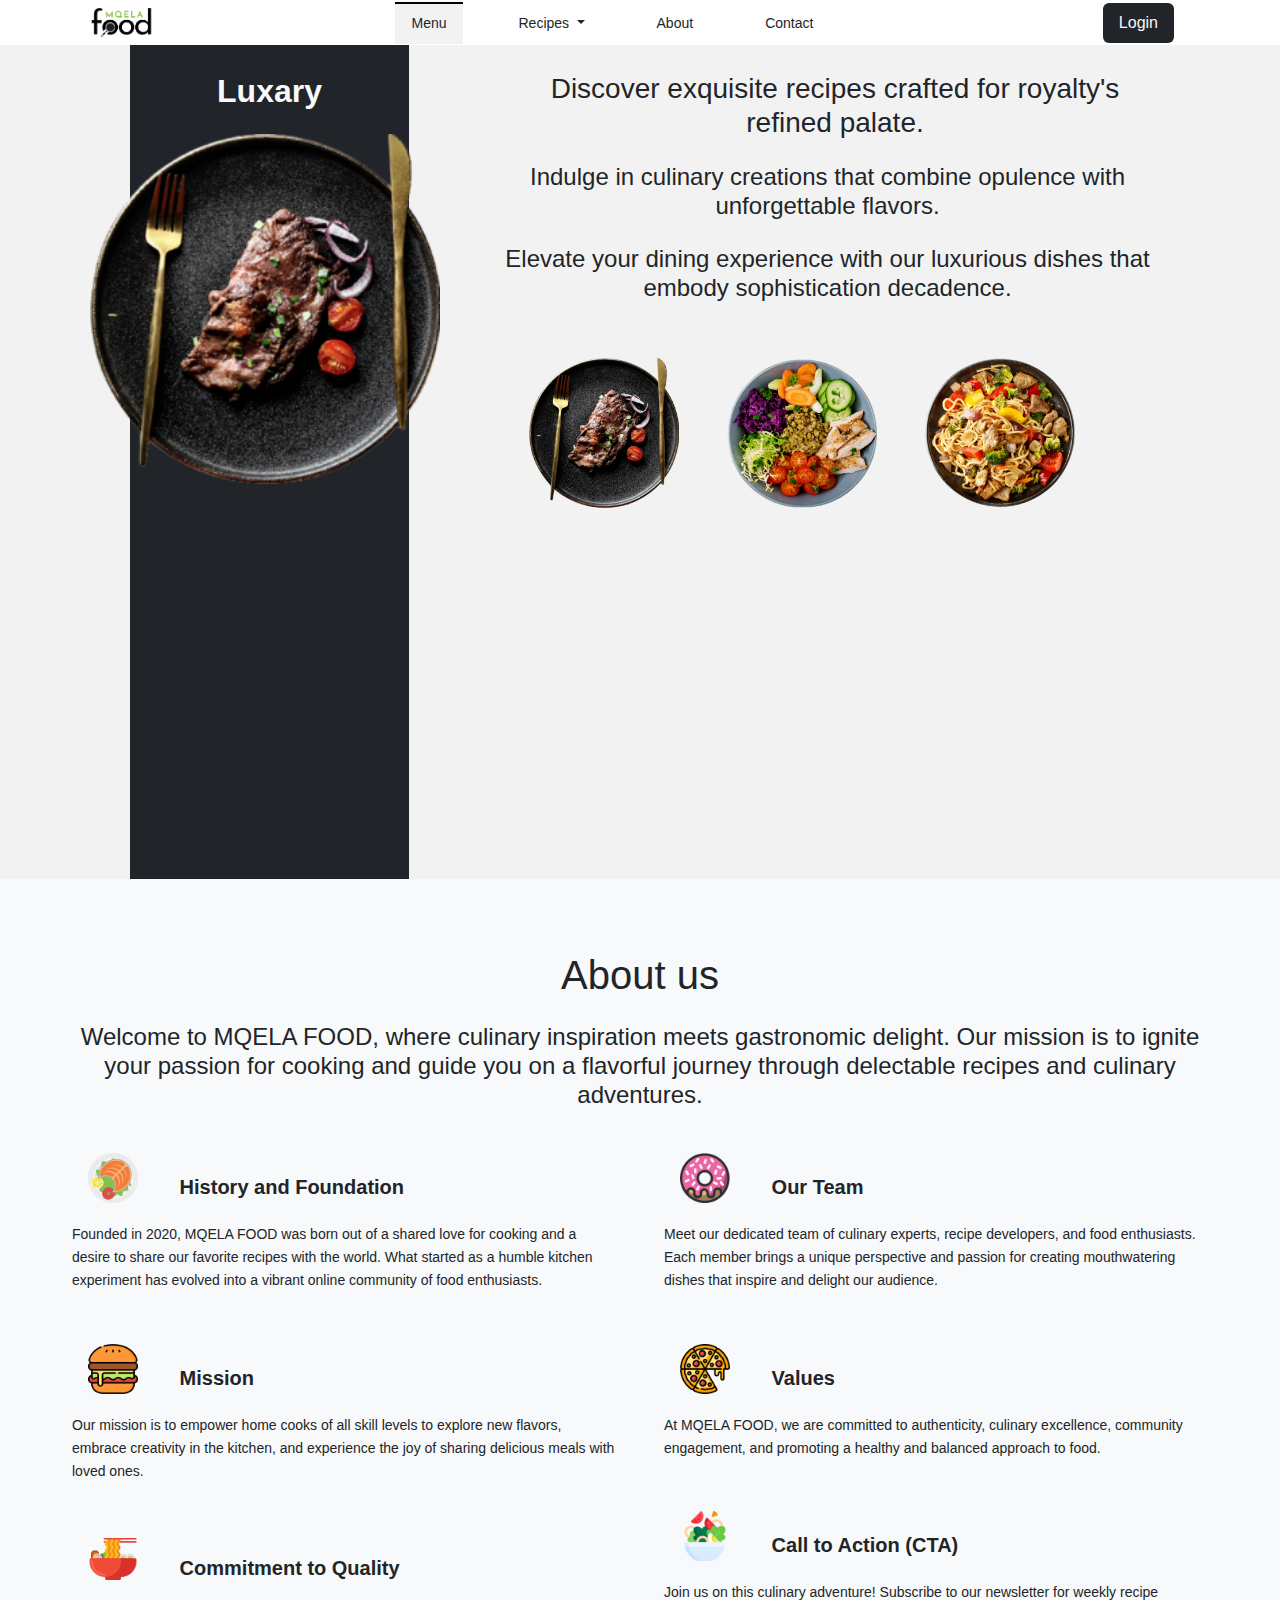
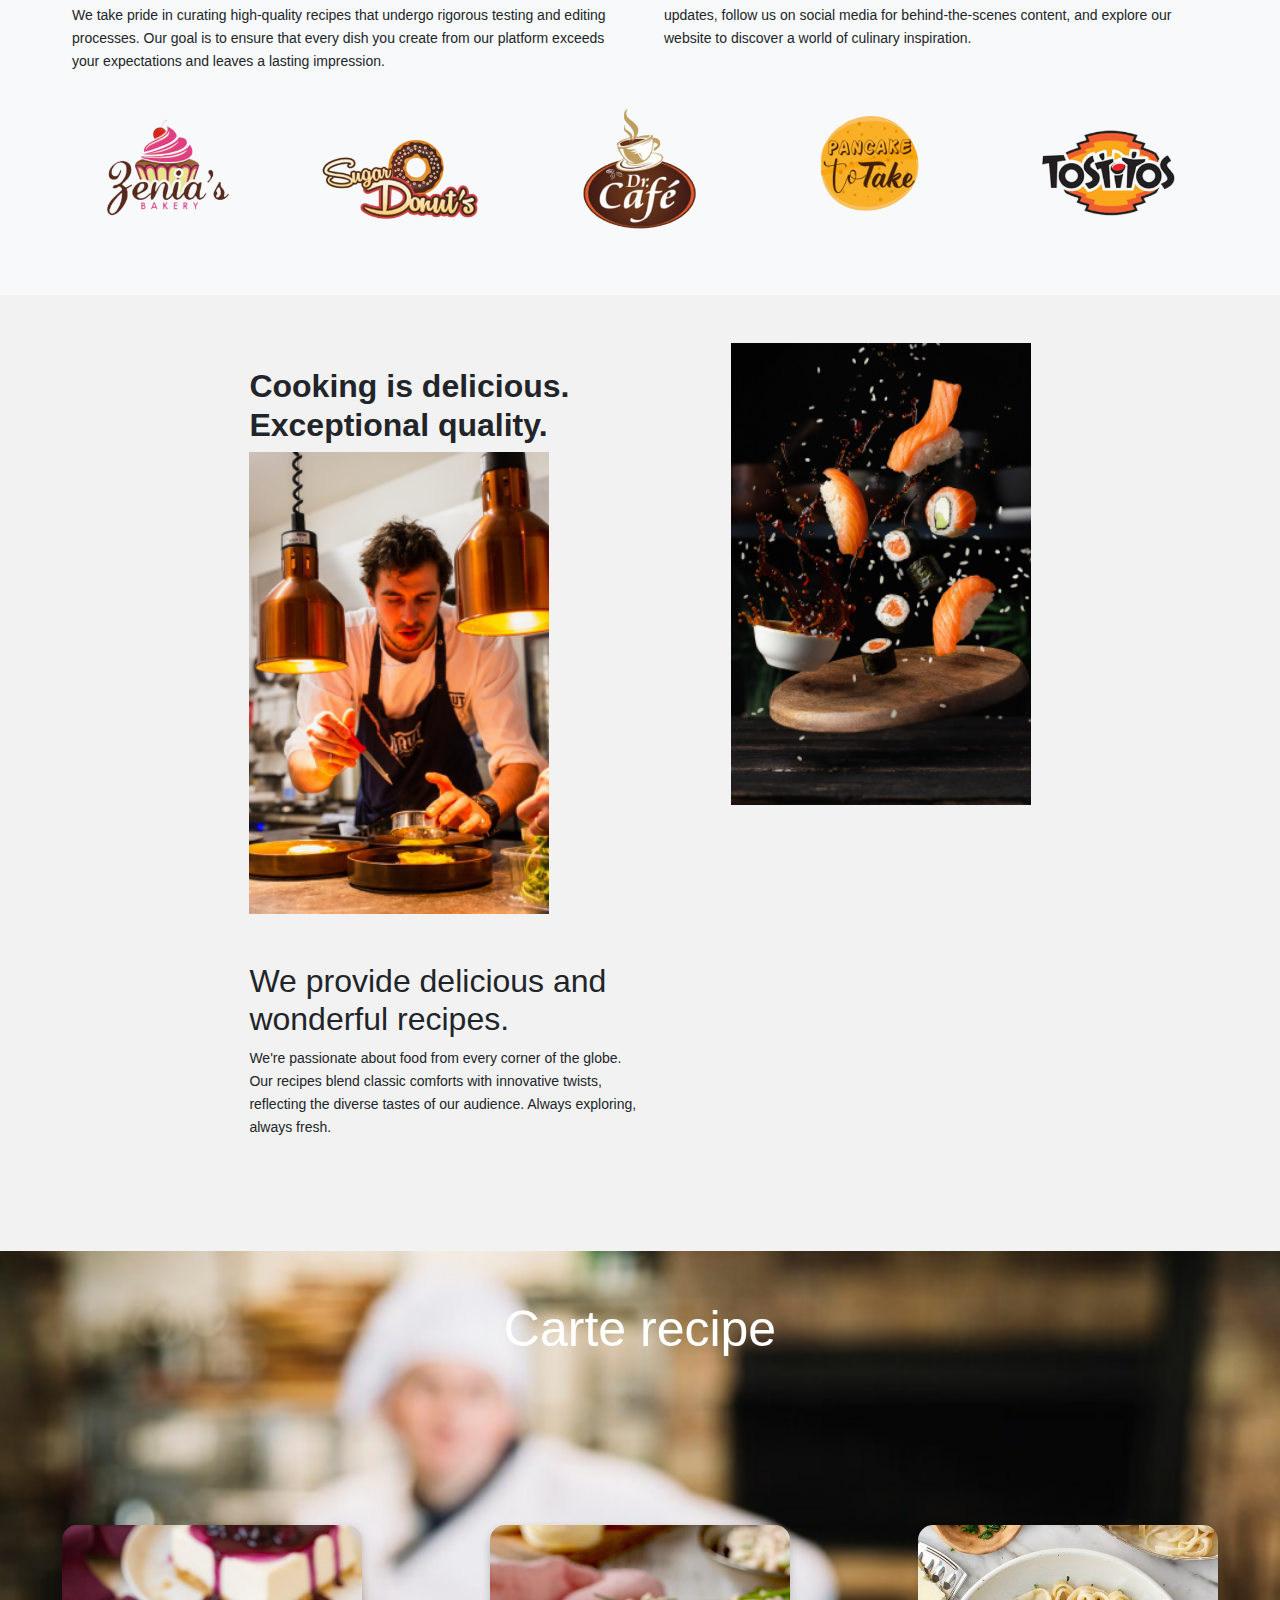
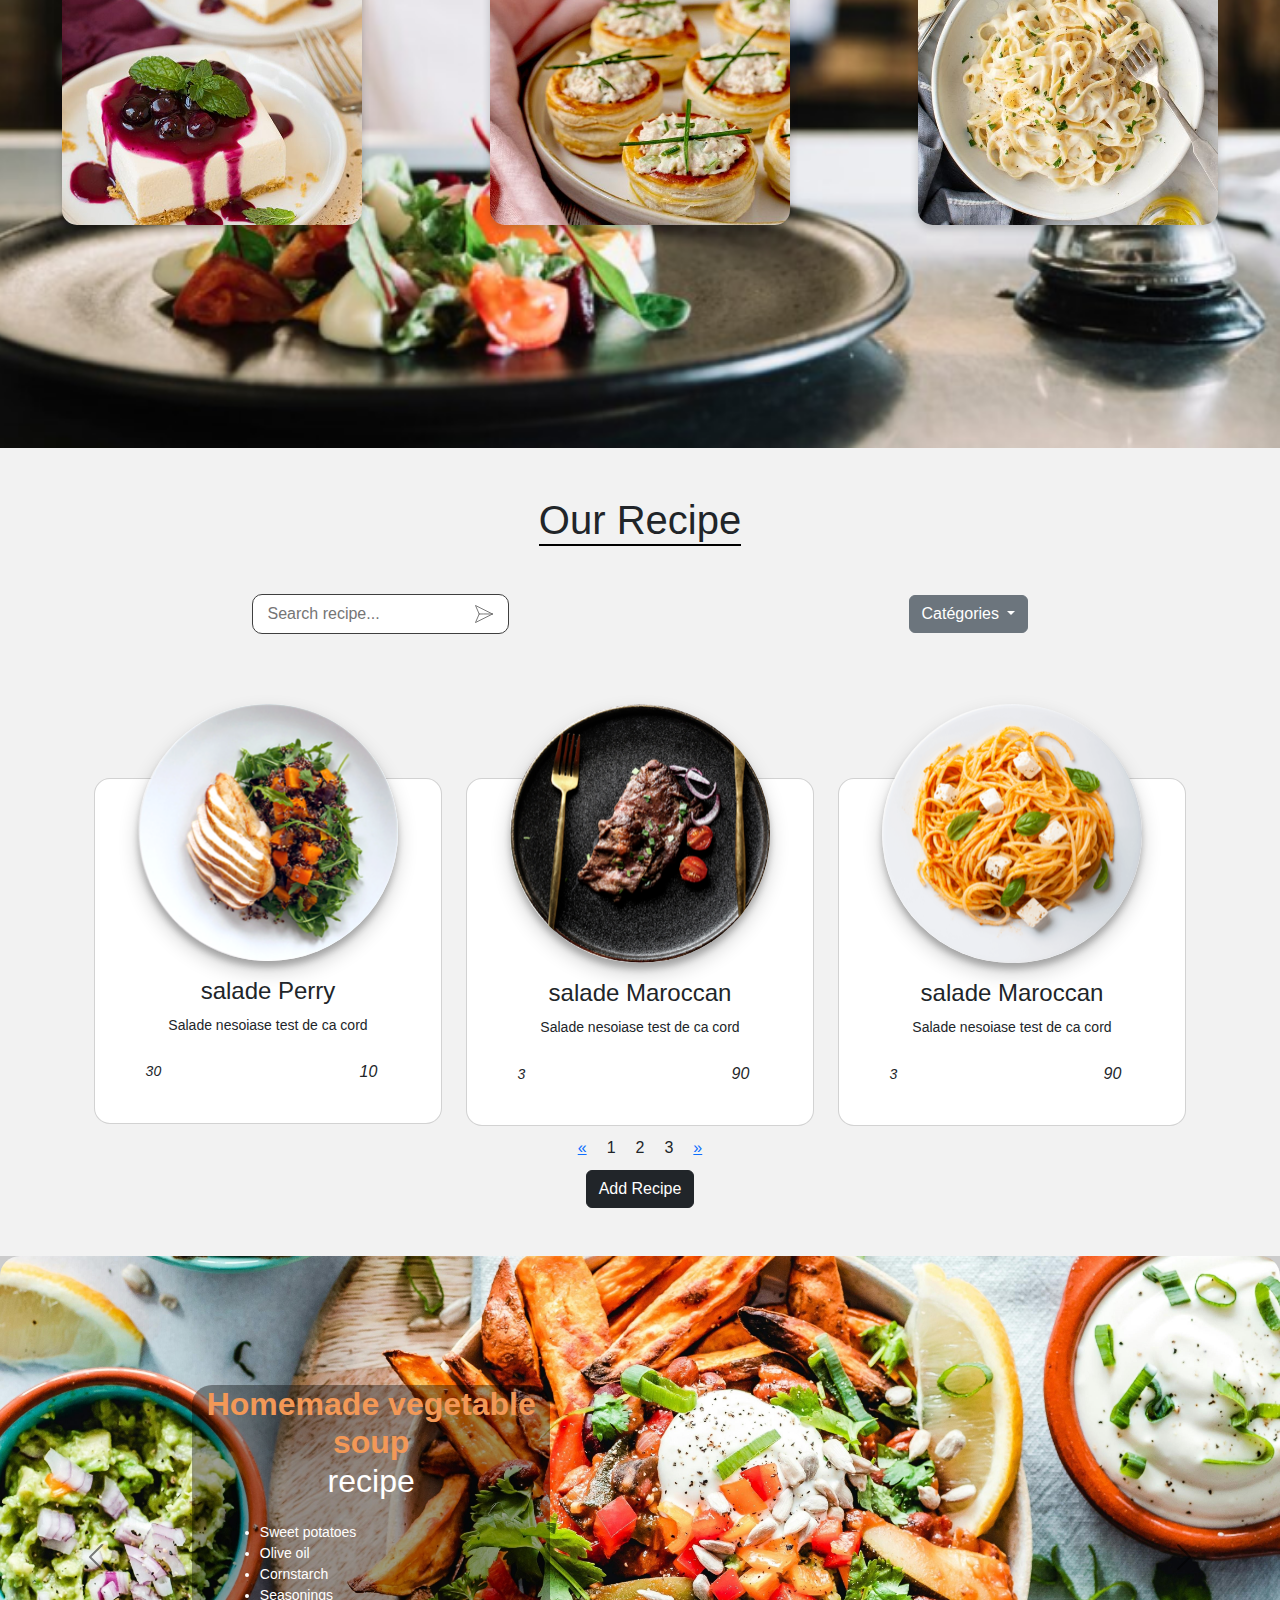
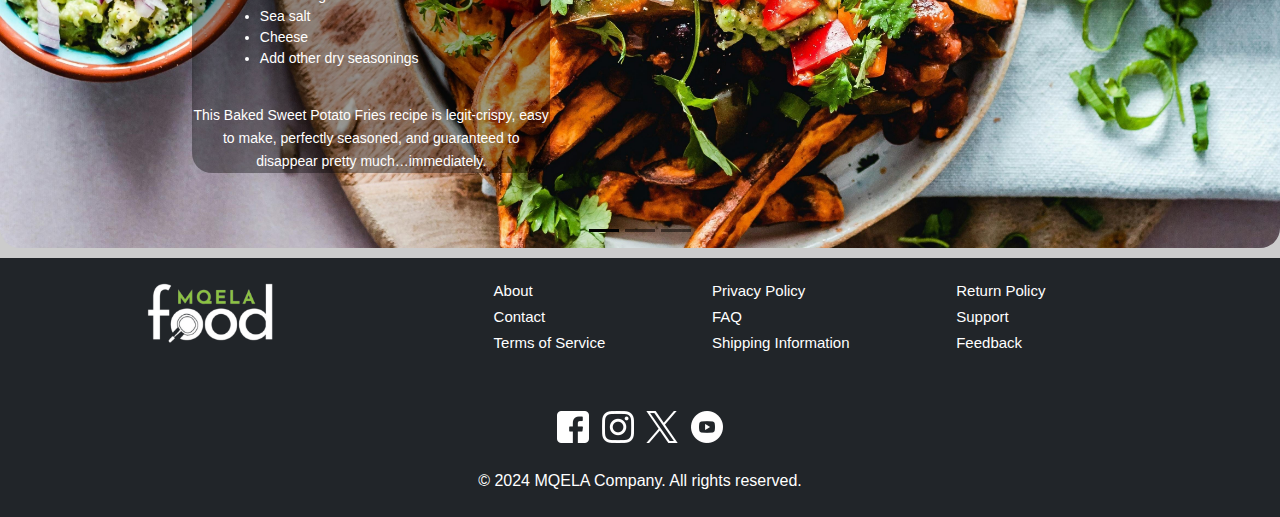
==== commit a1a274cc: "projet final" ====
--- a/index.html
+++ b/index.html
@@ -16,7 +16,6 @@
     <!-- Css link -->
     <link rel="stylesheet" href="style.css">
 
-
 </head>
 
 <body onload="paginationChange()">
@@ -32,7 +31,7 @@
                 </div>
                 <div class="offcanvas-body">
                     <ul class="navbar-nav justify-content-center flex-grow-1 pe-3">
-                        <li class="nav-item active">
+                        <li class="nav-item active-menu">
                             <a class="nav-link text-dark mx-lg-2 mx-4" aria-current="page" href="#">Menu</a>
                         </li>
                         <li class="nav-item dropdown">
@@ -67,7 +66,7 @@
     <section class="container d-flex justify-content-between">
         <div class="menu-search d-flex justify-content-start flex-column mt-4 mx-5 bg-dark w-25 gy-5"
             style="height: 95vh;">
-            <h1 id="title" class="title text-light text-center mb-4 mt-5">Luxary</h1>
+            <h1 id="title" class="text-light text-center mb-4 mt-5">Luxary</h1>
             <div class="div-img">
                 <img id="big-img" class="img-slide" src="images/images/dish/2.png" alt="">
             </div>
@@ -90,7 +89,7 @@
     <section class="about bg-light p-5">
         <div class="title text-center m-3">
             <h1 class="m-4">About us</h1>
-            <h5>Welcome to MQELA FOOD, where culinary inspiration meets gastronomic delight. Our mission is to ignite your passion for cooking and guide you on a flavorful journey through delectable recipes and culinary adventures.</h5>
+            <h4>Welcome to MQELA FOOD, where culinary inspiration meets gastronomic delight. Our mission is to ignite your passion for cooking and guide you on a flavorful journey through delectable recipes and culinary adventures.</h4>
         </div>
         <div class="allcaract d-flex flex-row gy-5 gx-5">
             <div class="col d-flex flex-column gy-5 gx-5">
@@ -395,6 +394,7 @@
                         class="form-control"
                         type="file"
                         id="img-recette"
+                        required
                       />
                     </div>
                     <div class="mb-3">
@@ -406,6 +406,7 @@
                         class="form-control"
                         placeholder="Title"
                         id="title-recette"
+                        required
                       />
                     </div>
                     <div class="mb-3">
@@ -418,6 +419,7 @@
                         class="form-control"
                         rows="3"
                         id="descr-recette"
+                        required
                       ></textarea>
                     </div>
                     <div class="mb-3">
@@ -428,7 +430,7 @@
                             <option value="Burger">Burger</option>
                             <option value="Fast Food">Fast Food</option>
                         </select>
-                      
+
                     </div>
                      <div class="mb-3">
                       <label
@@ -512,57 +514,57 @@
     </div>
     <!-- popuuuuuuuuuuuuuuuuuuup-->
     <div
-      class="modal fade"
-      id="productModal"
-      tabindex="-1"
-      aria-labelledby="productModalLabel"
-      aria-hidden="true"
+            class="modal fade"
+            id="productModal"
+            tabindex="-1"
+            aria-labelledby="productModalLabel"
+            aria-hidden="true"
     >
-      <div class="modal-dialog modal-dialog-centered">
-        <div class="modal-content">
-          <div class="modal-header">
-            <button
-              type="button"
-              class="btn-close"
-              data-bs-dismiss="modal"
-              aria-label="Close"
-            ></button>
-          </div>
-          <div class="img"></div>
-          <div class="title pop-title">
-            <h4>Pan Seared Salmon with Capers</h4>
-          </div>
-          <ul class="tab">
-            <li>
-              <a
-                href="javascript:void(0)"
-                class="tablinks"
-                onclick="salmon(event, 'ingredients')"
-              >
-                <svg
-                  version="1.1"
-                  id="Layer_1"
-                  xmlns="http://www.w3.org/2000/svg"
-                  xmlns:xlink="http://www.w3.org/1999/xlink"
-                  x="0px"
-                  y="0px"
-                  viewBox="0 0 50 50"
-                  style="
+        <div class="modal-dialog modal-dialog-centered">
+            <div class="modal-content">
+                <div class="modal-header">
+                    <button
+                            type="button"
+                            class="btn-close"
+                            data-bs-dismiss="modal"
+                            aria-label="Close"
+                    ></button>
+                </div>
+                <div class="img"></div>
+                <div class="title-popup">
+                    <h4>Pan Seared Salmon with Capers</h4>
+                </div>
+                <ul class="tab">
+                    <li>
+                        <a
+                                href="javascript:void(0)"
+                                class="tablinks"
+                                onclick="salmon(event, 'ingredients')"
+                        >
+                            <svg
+                                    version="1.1"
+                                    id="Layer_1"
+                                    xmlns="http://www.w3.org/2000/svg"
+                                    xmlns:xlink="http://www.w3.org/1999/xlink"
+                                    x="0px"
+                                    y="0px"
+                                    viewBox="0 0 50 50"
+                                    style="
                     enable-background: new 0 0 25 50;
                     width: 50px;
                     height: 50px;
                   "
-                  xml:space="preserve"
-                >
+                                    xml:space="preserve"
+                            >
                   <style type="text/css">
                     .st0 {
-                      fill: #000000;
+                        fill: #000000;
                     }
                   </style>
-                  <g>
+                                <g>
                     <path
-                      class="st0"
-                      d="M24.6,12.2c1.5,0,2.9,0,4.4,0c0.7,0.3,1.3,0.6,1.4,1.4c0.1,0.6,0,1.3,0,1.9c0,0.2,0,0.4,0.1,0.6c1.6,1.9,2.1,4.1,1.8,6.5
+                            class="st0"
+                            d="M24.6,12.2c1.5,0,2.9,0,4.4,0c0.7,0.3,1.3,0.6,1.4,1.4c0.1,0.6,0,1.3,0,1.9c0,0.2,0,0.4,0.1,0.6c1.6,1.9,2.1,4.1,1.8,6.5
               c0,0.1,0.1,0.3,0.2,0.4c1,0.6,2.1,1.4,3.4,1.1c0,0,0,0,0,0c0.5,0,0.9,0.4,0.9,0.9c0,0.9,0,1.8,0,2.7c0,0.6-0.4,0.9-0.9,0.9
               c-0.3,0-0.5,0-0.8,0c-0.2,0.7-0.3,1.3-0.5,1.9c-0.5,1.5-1,2.9-1.5,4.4c-0.3,0.9-0.5,1-1.4,1c-4.6,0-9.2,0-13.8,0
               c-0.5,0-0.9-0.2-1.1-0.6c-0.1-0.2-0.2-0.4-0.3-0.7c-0.6-2-1.5-3.9-1.8-6c-0.7,0-1.4,0.1-1.8-0.7c0-1.1,0-2.2,0-3.3
@@ -580,38 +582,38 @@
                     />
                   </g>
                 </svg>
-              </a>
-            </li>
-            <li>
-              <a
-                href="javascript:void(0)"
-                class="tablinks"
-                onclick="salmon(event, 'directions')"
-              >
-                <svg
-                  version="1.1"
-                  id="Layer_2"
-                  xmlns="http://www.w3.org/2000/svg"
-                  xmlns:xlink="http://www.w3.org/1999/xlink"
-                  x="0px"
-                  y="0px"
-                  viewBox="0 0 50 50"
-                  style="
+                        </a>
+                    </li>
+                    <li>
+                        <a
+                                href="javascript:void(0)"
+                                class="tablinks"
+                                onclick="salmon(event, 'directions')"
+                        >
+                            <svg
+                                    version="1.1"
+                                    id="Layer_2"
+                                    xmlns="http://www.w3.org/2000/svg"
+                                    xmlns:xlink="http://www.w3.org/1999/xlink"
+                                    x="0px"
+                                    y="0px"
+                                    viewBox="0 0 50 50"
+                                    style="
                     enable-background: new 0 0 50 50;
                     width: 50px;
                     height: 50px;
                   "
-                  xml:space="preserve"
-                >
+                                    xml:space="preserve"
+                            >
                   <style type="text/css">
                     .st0 {
-                      fill: #000000;
+                        fill: #000000;
                     }
                   </style>
-                  <g>
+                                <g>
                     <path
-                      class="st0"
-                      d="M13.4,26.9c-0.8-0.3-1.5-0.5-2.2-0.8c-1-0.4-1.5-1.2-1.2-2c0.3-0.8,1.2-1.1,2.2-0.8c1.2,0.3,1.3,0.5,1,1.8
+                            class="st0"
+                            d="M13.4,26.9c-0.8-0.3-1.5-0.5-2.2-0.8c-1-0.4-1.5-1.2-1.2-2c0.3-0.8,1.2-1.1,2.2-0.8c1.2,0.3,1.3,0.5,1,1.8
               c-0.5-0.2-1.1-0.3-1.6-0.5c0,0.1,0,0.1-0.1,0.2c0.7,0.3,1.4,0.5,2.4,0.9c-0.1-0.9-0.2-1.6-0.3-2.3c0-0.2-0.3-0.3-0.5-0.4
               c-0.2-0.2-0.3-0.4-0.5-0.6c0.2-0.2,0.5-0.4,0.7-0.5c0.2-0.1,0.4,0,0.6,0c7.6,0,15.1,0,22.7,0c0.2,0,0.5,0,0.7,0
               c0.2,0.1,0.4,0.3,0.4,0.4c0,0.2-0.2,0.5-0.3,0.6c-1.3,0.2-0.9,1.2-1,2c0,0.2,0,0.4,0.1,0.8c0.7-0.3,1.4-0.5,2.1-0.8
@@ -621,46 +623,46 @@
               c-0.5,1.9,0.1,3.5,1.5,4.8c0.5,0.5,1,0.5,1.7,0.3c-0.4-0.3-0.6-0.6-0.9-0.8c-1.2-1.2-1.5-2.6-1.1-4.3c0.2-0.7,0.4-1.3,0.5-2
               c0.1-1.1,0.2-2.3,0.2-3.5C16.9,23.4,16.6,23.2,16,23.4z"
                     />
-                    <path
-                      class="st0"
-                      d="M36.6,21.1c-7.7,0-15.4,0-23.1,0c0.3-1.2,1-2,1.9-2.7c1.6-1.2,3.4-1.7,5.3-2.1c0.9-0.2,1.8-0.4,2.8-0.6
+                                    <path
+                                            class="st0"
+                                            d="M36.6,21.1c-7.7,0-15.4,0-23.1,0c0.3-1.2,1-2,1.9-2.7c1.6-1.2,3.4-1.7,5.3-2.1c0.9-0.2,1.8-0.4,2.8-0.6
               c-0.2-0.6-0.4-1-0.5-1.4c-0.3-0.8-0.1-1.4,0.8-1.7c1.1-0.5,2.2-0.5,3.3,0c0.8,0.4,1.1,1,0.8,1.8c-0.1,0.4-0.3,0.8-0.5,1.3
               c0.8,0.2,1.5,0.4,2.2,0.6c2,0.4,4,1,5.6,2.3C35.7,19.2,36.4,19.9,36.6,21.1z M21.6,17c-1.9-0.1-5.4,1.6-6,3.1
               c0.7,0.2,1.1-0.1,1.6-0.6c0.5-0.6,1.2-1,1.8-1.4C19.9,17.7,20.8,17.4,21.6,17z"
-                    />
+                                    />
                   </g>
                 </svg>
-              </a>
-            </li>
-            <li>
-              <a
-                href="javascript:void(0)"
-                class="tablinks"
-                onclick="salmon(event, 'time')"
-              >
-                <svg
-                  version="1.1"
-                  id="Layer_3"
-                  xmlns="http://www.w3.org/2000/svg"
-                  xmlns:xlink="http://www.w3.org/1999/xlink"
-                  x="0px"
-                  y="0px"
-                  viewBox="0 0 50 50"
-                  style="
+                        </a>
+                    </li>
+                    <li>
+                        <a
+                                href="javascript:void(0)"
+                                class="tablinks"
+                                onclick="salmon(event, 'time-ing')"
+                        >
+                            <svg
+                                    version="1.1"
+                                    id="Layer_3"
+                                    xmlns="http://www.w3.org/2000/svg"
+                                    xmlns:xlink="http://www.w3.org/1999/xlink"
+                                    x="0px"
+                                    y="0px"
+                                    viewBox="0 0 50 50"
+                                    style="
                     enable-background: new 0 0 50 50;
                     width: 50px;
                     height: 50px;
                   "
-                  xml:space="preserve"
-                >
+                                    xml:space="preserve"
+                            >
                   <style type="text/css">
                     .st0 {
-                      fill: #000000;
+                        fill: #000000;
                     }
                   </style>
-                  <g>
+                                <g>
                     <path
-                      d="M25,12.2c6.6,0,12,5.4,12,12c0,6.6-5.4,12-12,12c-6.6,0-12-5.4-12-12C13,17.6,18.4,12.2,25,12.2z M29.4,15.8
+                            d="M25,12.2c6.6,0,12,5.4,12,12c0,6.6-5.4,12-12,12c-6.6,0-12-5.4-12-12C13,17.6,18.4,12.2,25,12.2z M29.4,15.8
               c-1.2-0.6-2.4-1-3.8-1.1c0,0.4,0,0.7,0,1.1c0,0.5-0.2,0.8-0.6,0.8c-0.4,0-0.6-0.3-0.6-0.8c0-0.4,0-0.7,0-1.1
               c-1.4,0.1-2.6,0.4-3.8,1.1c0.2,0.3,0.4,0.6,0.5,0.9c0,0.1,0,0.3-0.1,0.4c-0.1,0.1-0.3,0-0.4,0c-0.1,0-0.1-0.2-0.2-0.3
               c-0.1-0.2-0.3-0.4-0.4-0.6c-1.1,0.7-2.1,1.6-2.8,2.7c0.3,0.2,0.7,0.4,1,0.6c0.4,0.2,0.5,0.6,0.3,0.9c-0.2,0.3-0.5,0.4-0.9,0.2
@@ -675,163 +677,163 @@
               c-0.4,0.2-0.8,0.2-1-0.2c-0.2-0.3-0.1-0.7,0.3-0.9c0.3-0.2,0.6-0.4,1-0.6c-0.8-1.1-1.7-2-2.8-2.8c-0.1,0.3-0.3,0.5-0.4,0.8
               c-0.1,0.2-0.3,0.4-0.5,0.2c-0.2-0.1-0.2-0.3-0.1-0.5C29.1,16.3,29.3,16.1,29.4,15.8z"
                     />
-                    <path
-                      d="M25,25.5c-0.5,0-1-0.3-1.2-0.8c-0.1-0.1-0.2-0.3-0.3-0.4c-1.2-0.7-2.5-1.4-3.7-2.1c-0.3-0.2-0.5-0.3-0.5-0.7
+                                    <path
+                                            d="M25,25.5c-0.5,0-1-0.3-1.2-0.8c-0.1-0.1-0.2-0.3-0.3-0.4c-1.2-0.7-2.5-1.4-3.7-2.1c-0.3-0.2-0.5-0.3-0.5-0.7
               c-0.1-0.6,0.5-1,1-0.8c0.1,0,0.2,0.1,0.4,0.2c1.2,0.7,2.4,1.3,3.6,2c0.1,0.1,0.3,0.1,0.5,0.1c0.2,0,0.5,0,0.7,0
               c0.2,0,0.3,0,0.5-0.1c1.2-0.7,2.4-1.4,3.7-2c0.2-0.1,0.3-0.2,0.5-0.2c0.4,0,0.7,0.2,0.8,0.6c0.1,0.3,0,0.7-0.4,0.9
               c-0.7,0.4-1.4,0.8-2.1,1.1c-0.6,0.3-1.2,0.7-1.8,1c-0.1,0.1-0.2,0.2-0.3,0.4C26.1,25.2,25.6,25.5,25,25.5z"
-                    />
+                                    />
                   </g>
                 </svg>
-              </a>
-            </li>
-            <li>
-              <a
-                href="javascript:void(0)"
-                class="tablinks"
-                onclick="salmon(event, 'serving')"
-              >
-                <svg
-                  version="1.1"
-                  id="Layer_4"
-                  xmlns="http://www.w3.org/2000/svg"
-                  xmlns:xlink="http://www.w3.org/1999/xlink"
-                  x="0px"
-                  y="0px"
-                  viewBox="0 0 50 50"
-                  style="
+                        </a>
+                    </li>
+                    <li>
+                        <a
+                                href="javascript:void(0)"
+                                class="tablinks"
+                                onclick="salmon(event, 'serving')"
+                        >
+                            <svg
+                                    version="1.1"
+                                    id="Layer_4"
+                                    xmlns="http://www.w3.org/2000/svg"
+                                    xmlns:xlink="http://www.w3.org/1999/xlink"
+                                    x="0px"
+                                    y="0px"
+                                    viewBox="0 0 50 50"
+                                    style="
                     enable-background: new 0 0 50 50;
                     width: 50px;
                     height: 50px;
                   "
-                  xml:space="preserve"
-                >
+                                    xml:space="preserve"
+                            >
                   <style type="text/css">
                     .st0 {
-                      fill: #000000;
+                        fill: #000000;
                     }
                   </style>
-                  <g>
+                                <g>
                     <path
-                      d="M24.2,12.2c0.5,0,1.1,0,1.6,0c0.4,0.1,0.8,0.1,1.1,0.2c3.3,0.6,5.9,2.2,7.8,4.9c0.3,0.4,0.2,0.6-0.2,0.9
+                            d="M24.2,12.2c0.5,0,1.1,0,1.6,0c0.4,0.1,0.8,0.1,1.1,0.2c3.3,0.6,5.9,2.2,7.8,4.9c0.3,0.4,0.2,0.6-0.2,0.9
               c-3.1,1.8-6.1,3.5-9.2,5.3c-0.3,0.1-0.5,0.2-0.8,0.2c-3,0-6,0-9,0c-0.6,0-1.3,0-1.9,0c-0.4,0-0.6-0.2-0.5-0.5
               c0.2-2,0.8-3.9,1.9-5.6c1.9-2.8,4.5-4.5,7.8-5.1C23.3,12.3,23.7,12.3,24.2,12.2z"
                     />
-                    <path
-                      d="M36.9,24.5c-0.1,3.1-1.3,5.8-3.6,8.1c-0.3,0.3-0.5,0.3-0.8,0c-2.2-2.6-4.4-5.3-6.6-7.9c-0.3-0.3-0.2-0.6,0.1-0.8
+                                    <path
+                                            d="M36.9,24.5c-0.1,3.1-1.3,5.8-3.6,8.1c-0.3,0.3-0.5,0.3-0.8,0c-2.2-2.6-4.4-5.3-6.6-7.9c-0.3-0.3-0.2-0.6,0.1-0.8
               c3-1.7,5.9-3.4,8.9-5.1c0.4-0.2,0.6-0.1,0.8,0.3C36.5,20.7,36.9,22.5,36.9,24.5z"
-                    />
-                    <path
-                      d="M18.7,24.4c1.7,0,3.3,0,5,0c0.5,0,0.7,0.3,0.5,0.8c-1.2,3.1-2.3,6.3-3.4,9.4c-0.1,0.4-0.4,0.5-0.8,0.3
+                                    />
+                                    <path
+                                            d="M18.7,24.4c1.7,0,3.3,0,5,0c0.5,0,0.7,0.3,0.5,0.8c-1.2,3.1-2.3,6.3-3.4,9.4c-0.1,0.4-0.4,0.5-0.8,0.3
               c-3.6-1.8-5.8-4.6-6.7-8.5c-0.1-0.4-0.1-0.9-0.2-1.4c0-0.4,0.1-0.6,0.6-0.6C15.3,24.4,17,24.4,18.7,24.4z"
-                    />
-                    <path
-                      d="M25,36c-1.1,0-2.1-0.2-3.2-0.4c-0.4-0.1-0.5-0.3-0.4-0.8c1.1-3,2.2-6.1,3.3-9.1c0.2-0.5,0.6-0.6,0.9-0.2
+                                    />
+                                    <path
+                                            d="M25,36c-1.1,0-2.1-0.2-3.2-0.4c-0.4-0.1-0.5-0.3-0.4-0.8c1.1-3,2.2-6.1,3.3-9.1c0.2-0.5,0.6-0.6,0.9-0.2
               c1.6,2,3.3,3.9,4.9,5.9c0.4,0.5,0.9,1.1,1.3,1.6c0.3,0.3,0.2,0.6-0.1,0.8c-1.8,1.2-3.7,2-5.9,2.1C25.6,36,25.3,36,25,36z"
-                    />
+                                    />
                   </g>
                 </svg>
-              </a>
-            </li>
-            <li>
-              <a
-                href="javascript:void(0)"
-                class="tablinks"
-                onclick="salmon(event, 'nutrition')"
-              >
-                <svg
-                  version="1.1"
-                  id="Layer_5"
-                  xmlns="http://www.w3.org/2000/svg"
-                  xmlns:xlink="http://www.w3.org/1999/xlink"
-                  x="0px"
-                  y="0px"
-                  viewBox="0 0 50 50"
-                  style="
+                        </a>
+                    </li>
+                    <li>
+                        <a
+                                href="javascript:void(0)"
+                                class="tablinks"
+                                onclick="salmon(event, 'nutrition')"
+                        >
+                            <svg
+                                    version="1.1"
+                                    id="Layer_5"
+                                    xmlns="http://www.w3.org/2000/svg"
+                                    xmlns:xlink="http://www.w3.org/1999/xlink"
+                                    x="0px"
+                                    y="0px"
+                                    viewBox="0 0 50 50"
+                                    style="
                     enable-background: new 0 0 50 50;
                     width: 50px;
                     height: 50px;
                   "
-                  xml:space="preserve"
-                >
+                                    xml:space="preserve"
+                            >
                   <style type="text/css">
                     .st0 {
-                      fill: #000000;
+                        fill: #000000;
                     }
                   </style>
-                  <g>
+                                <g>
                     <path
-                      d="M28.3,36c-2.2,0-4.4,0-6.6,0c0-0.6,0-1.2,0-1.7c0-7,0-14,0-20.9c0-0.1,0-0.2,0-0.3c0-0.5,0.3-0.8,0.8-0.8
+                            d="M28.3,36c-2.2,0-4.4,0-6.6,0c0-0.6,0-1.2,0-1.7c0-7,0-14,0-20.9c0-0.1,0-0.2,0-0.3c0-0.5,0.3-0.8,0.8-0.8
               c1.7,0,3.4,0,5.1,0c0.5,0,0.8,0.3,0.8,0.9c0,1.6,0,3.3,0,4.9c0,5.9,0,11.7,0,17.6C28.3,35.7,28.3,35.8,28.3,36z"
                     />
-                    <path
-                      d="M37.1,36c-0.1,0-0.2,0-0.3,0c-2,0-4,0-6,0c-0.3,0-0.4-0.1-0.4-0.4c0-4.6,0-9.2,0-13.9c0-0.7,0.3-1,0.9-1c1.6,0,3.2,0,4.8,0
+                                    <path
+                                            d="M37.1,36c-0.1,0-0.2,0-0.3,0c-2,0-4,0-6,0c-0.3,0-0.4-0.1-0.4-0.4c0-4.6,0-9.2,0-13.9c0-0.7,0.3-1,0.9-1c1.6,0,3.2,0,4.8,0
               c0.6,0,0.9,0.3,0.9,0.9c0,4.6,0,9.2,0,13.8C37.1,35.7,37.1,35.8,37.1,36z"
-                    />
-                    <path
-                      d="M12.9,36c0-0.9,0-1.8,0-2.7c0-2.3,0-4.6,0-6.9c0-0.7,0.3-0.9,0.9-0.9c1.6,0,3.2,0,4.9,0c0.6,0,0.9,0.3,0.9,0.9
+                                    />
+                                    <path
+                                            d="M12.9,36c0-0.9,0-1.8,0-2.7c0-2.3,0-4.6,0-6.9c0-0.7,0.3-0.9,0.9-0.9c1.6,0,3.2,0,4.9,0c0.6,0,0.9,0.3,0.9,0.9
               c0,1.7,0,3.4,0,5.1c0,1.4,0,2.8,0,4.2c0,0.3,0,0.4-0.3,0.4c-2,0-4,0-6,0C13.1,36,13,36,12.9,36z"
-                    />
+                                    />
                   </g>
                 </svg>
-              </a>
-            </li>
-          </ul>
-          <div id="ingredients" class="tabcontent">
-            <!-- <h3>Ingredients</h3>
-            <ul>
-              <li>4 (6 ounce) fillets</li>
-              <li>salmon 2 tablespoons olive oil</li>
-              <li>2 tablespoons capers</li>
-              <li>1/8 teaspoon salt</li>
-              <li>1/8 teaspoon ground black pepper</li>
-              <li>4 slices lemon</li>
-            </ul> -->
-          </div>
-          <div id="directions" class="tabcontent">
-            <!-- <h3>Directions</h3>
-            <p>
-              Preheat a large heavy skillet over medium heat for 3 minutes.
-              <br />
-              <br />
-              Coat salmon with olive oil. Place in skillet, and increase heat to
-              high. Cook for 3 minutes. Sprinkle with capers, and salt and
-              pepper. Turn salmon over, and cook for 5 minutes, or until
-              browned. Salmon is done when it flakes easily with a fork.<br />
-              <br />
-              Transfer salmon to individual plates, and garnish with lemon
-              slices.
-            </p> -->
-          </div>
-          <div id="time" class="tabcontent">
-            <!-- <h3>Esimated Time</h3>
-            <ul>
-              <li>10m preparation time</li>
-              <li>10m cooking time</li>
-              <li>20m total</li>
-            </ul> -->
-          </div>
-          <div id="serving" class="tabcontent">
-            <!--  <h3>Servings</h3>
-            <p>
-              This specific recipe serves up to four people. Adjust it
-              accordingly to suit the specific needs of your party.
-            </p> -->
-          </div>
-          <div id="nutrition" class="tabcontent">
-            <!-- <h3>Nutritional Value</h3>
-            <p><i>Based on a 2000 calorie diet</i></p>
-            <ul>
-              <li>Calories: 371 kcal 19%</li>
-              <li>Fat: 25.1 g 39%</li>
-              <li>Carbs: 1.7g 1%</li>
-              <li>Protein: 33.7 g 67%</li>
-              <li>Cholesterol: 99 mg 33%</li>
-              <li>Sodium: 300 mg 12%</li>
-            </ul> -->
-          </div>
-        </div>
-      </div>
+                        </a>
+                    </li>
+                </ul>
+                <div id="ingredients" class="tabcontent">
+                    <!-- <h3>Ingredients</h3>
+                    <ul>
+                      <li>4 (6 ounce) fillets</li>
+                      <li>salmon 2 tablespoons olive oil</li>
+                      <li>2 tablespoons capers</li>
+                      <li>1/8 teaspoon salt</li>
+                      <li>1/8 teaspoon ground black pepper</li>
+                      <li>4 slices lemon</li>
+                    </ul> -->
+                </div>
+                <div id="directions" class="tabcontent">
+                    <!-- <h3>Directions</h3>
+                    <p>
+                      Preheat a large heavy skillet over medium heat for 3 minutes.
+                      <br />
+                      <br />
+                      Coat salmon with olive oil. Place in skillet, and increase heat to
+                      high. Cook for 3 minutes. Sprinkle with capers, and salt and
+                      pepper. Turn salmon over, and cook for 5 minutes, or until
+                      browned. Salmon is done when it flakes easily with a fork.<br />
+                      <br />
+                      Transfer salmon to individual plates, and garnish with lemon
+                      slices.
+                    </p> -->
+                </div>
+                <div id="time-ing" class="tabcontent">
+                    <!-- <h3>Esimated Time</h3>
+                    <ul>
+                      <li>10m preparation time</li>
+                      <li>10m cooking time</li>
+                      <li>20m total</li>
+                    </ul> -->
+                </div>
+                <div id="serving" class="tabcontent">
+                    <!--  <h3>Servings</h3>
+                    <p>
+                      This specific recipe serves up to four people. Adjust it
+                      accordingly to suit the specific needs of your party.
+                    </p> -->
+                </div>
+                <div id="nutrition" class="tabcontent">
+                    <!-- <h3>Nutritional Value</h3>
+                    <p><i>Based on a 2000 calorie diet</i></p>
+                    <ul>
+                      <li>Calories: 371 kcal 19%</li>
+                      <li>Fat: 25.1 g 39%</li>
+                      <li>Carbs: 1.7g 1%</li>
+                      <li>Protein: 33.7 g 67%</li>
+                      <li>Cholesterol: 99 mg 33%</li>
+                      <li>Sodium: 300 mg 12%</li>
+                    </ul> -->
+                </div>
+            </div>
+        </div>
     </div>
 
     <!--end popuuuuuuuuuuuuuuuuuuup -->
@@ -990,6 +992,7 @@
         integrity="sha384-YvpcrYf0tY3lHB60NNkmXc5s9fDVZLESaAA55NDzOxhy9GkcIdslK1eN7N6jIeHz"
         crossorigin="anonymous"></script>
     <!-- bootstrap js link -->
+    <script src="https://code.jquery.com/jquery-3.6.0.min.js"></script>
 </body>
 
 </html>--- a/style.css
+++ b/style.css
@@ -18,13 +18,13 @@
 .nav-item:hover{
     padding: 1px 0 2px 0;
     border-top: 2px solid black;
-    background-color: #F2F2F2;
+    background-color: #f2f2f29a;
 }
 
 nav{
     background-color: white;
 }
-.active{
+.active-menu{
     padding: 1px 0 2px 0;
     border-top: 2px solid black;
     background-color: #F2F2F2;
@@ -127,7 +127,6 @@
  
   /* Card */
   
-  
   .why-us {
     background: url(images/Bg.png) no-repeat top right/cover;
     width: 100%;
@@ -144,7 +143,7 @@
     justify-content: space-around;
     gap: 5px;
     margin-top: 13%;
-
+    
   }
 
   .card-zineb {
@@ -154,7 +153,7 @@
     perspective: 1000px;
     border-radius: 5%;
   }
-
+  
   .flip-card {
     position: relative;
     width: 100%;
@@ -184,7 +183,7 @@
     object-fit: cover;
     border-radius: 5%;
   }
-
+  
   .card-back {
     background-color: #ebe9e6;
     color: rgb(13, 13, 13);
@@ -423,4 +422,107 @@
     gap: 1%; justify-content:
     center;
     margin-bottom: 2%;
-}+}
+
+/* ----------------popuuuuuuuuuuuuuuuuuup----------------------------- */
+body {
+    font-family: "Open Sans", sans-serif;
+    font-weight: 100;
+}
+body p {
+    font-size: 14px;
+    line-height: 23px;
+}
+body li {
+    font-size: 14px;
+}
+h3 {
+    margin-left: 15px;
+}
+.products-preview {
+    padding-top: 25px;
+}
+.background-image {
+    position: fixed;
+    left: 0;
+    right: 0;
+    z-index: -1;
+    display: block;
+    background-image: url("http://images.media-allrecipes.com/userphotos/560x315/998740.jpg");
+    background-repeat: no-repeat;
+    background-size: cover;
+    width: 100%;
+    height: 100%;
+    -webkit-filter: blur(15px);
+    -moz-filter: blur(15px);
+    -o-filter: blur(15px);
+    -ms-filter: blur(15px);
+    filter: blur(15px);
+}
+.img {
+    background-image: url("images/images/Bg.png");
+    image-rendering: auto;
+    width: 400px;
+    height: 200px;
+    background-size: cover;
+    background-position: center;
+    margin: auto;
+}
+.title-popup {
+    width: 500px;
+    height: 40px;
+    background-color: #e2e2e2;
+    margin: auto;
+}
+.title-popup h4 {
+    margin: 0px;
+    padding-top: 7px;
+    padding-left: 30px;
+    font-weight: 300;
+}
+ul.tab {
+    list-style-type: none;
+    margin: auto;
+    padding: 0px 0px 20px 0px;
+    overflow: hidden;
+    background-color: #f1f1f1;
+    width: 500px;
+    height: 55px;
+}
+ul.tab li {
+    float: left;
+}
+ul.tab li a {
+    display: inline-block;
+    color: black;
+    text-align: center;
+    padding: 14px 16px;
+    text-decoration: none;
+    transition: 0.3s;
+    font-size: 17px;
+}
+ul.tab li a:focus,
+.active {
+    background-color: #ccc;
+}
+ul.tab li a:hover {
+    background-color: #ddd;
+    cursor: pointer;
+}
+.tabcontent {
+    display: none;
+    padding: 6px 12px;
+    background-color: white;
+    border-top: none;
+    width: 476px;
+    margin: auto;
+}
+.tabcontent li {
+    list-style-type: none;
+    line-height: 23px;
+}
+.tabcontent p {
+    margin: 20px;
+}
+
+/* --------end popuuuuuuuup----------------- */